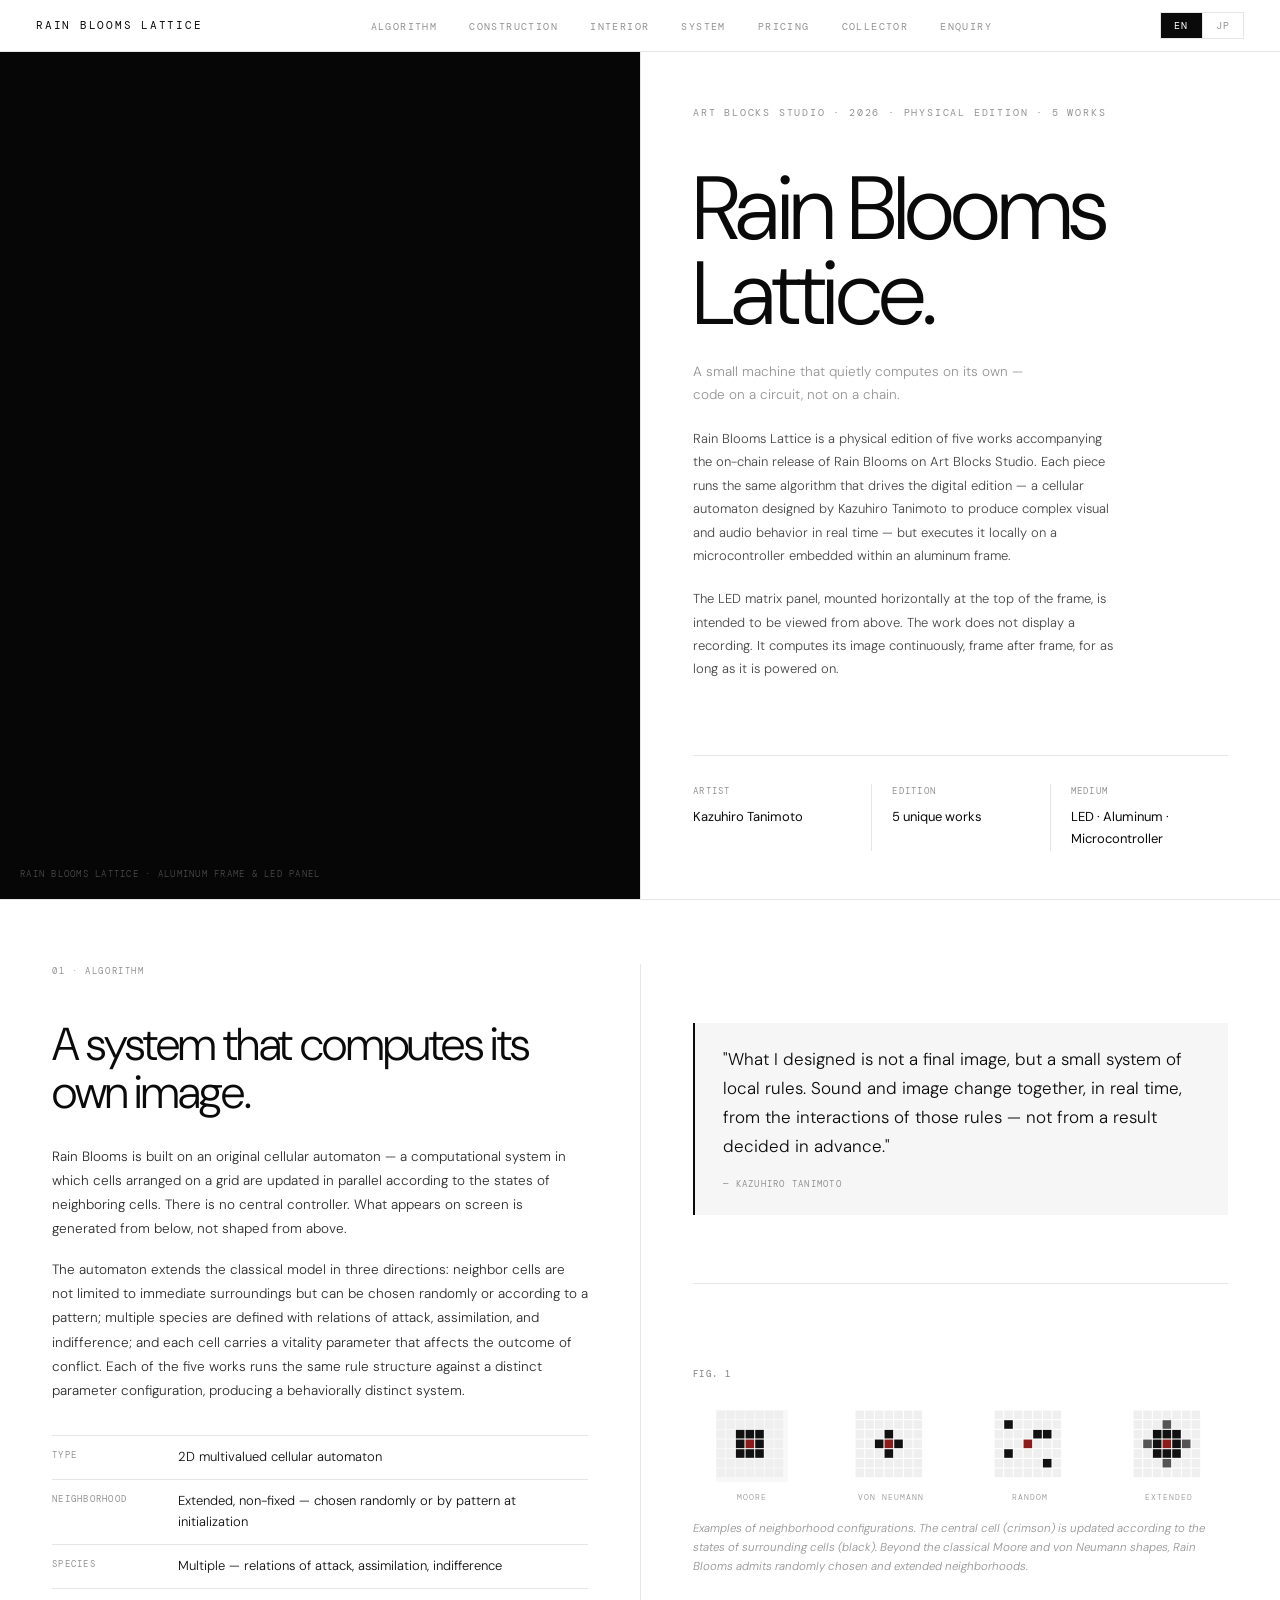
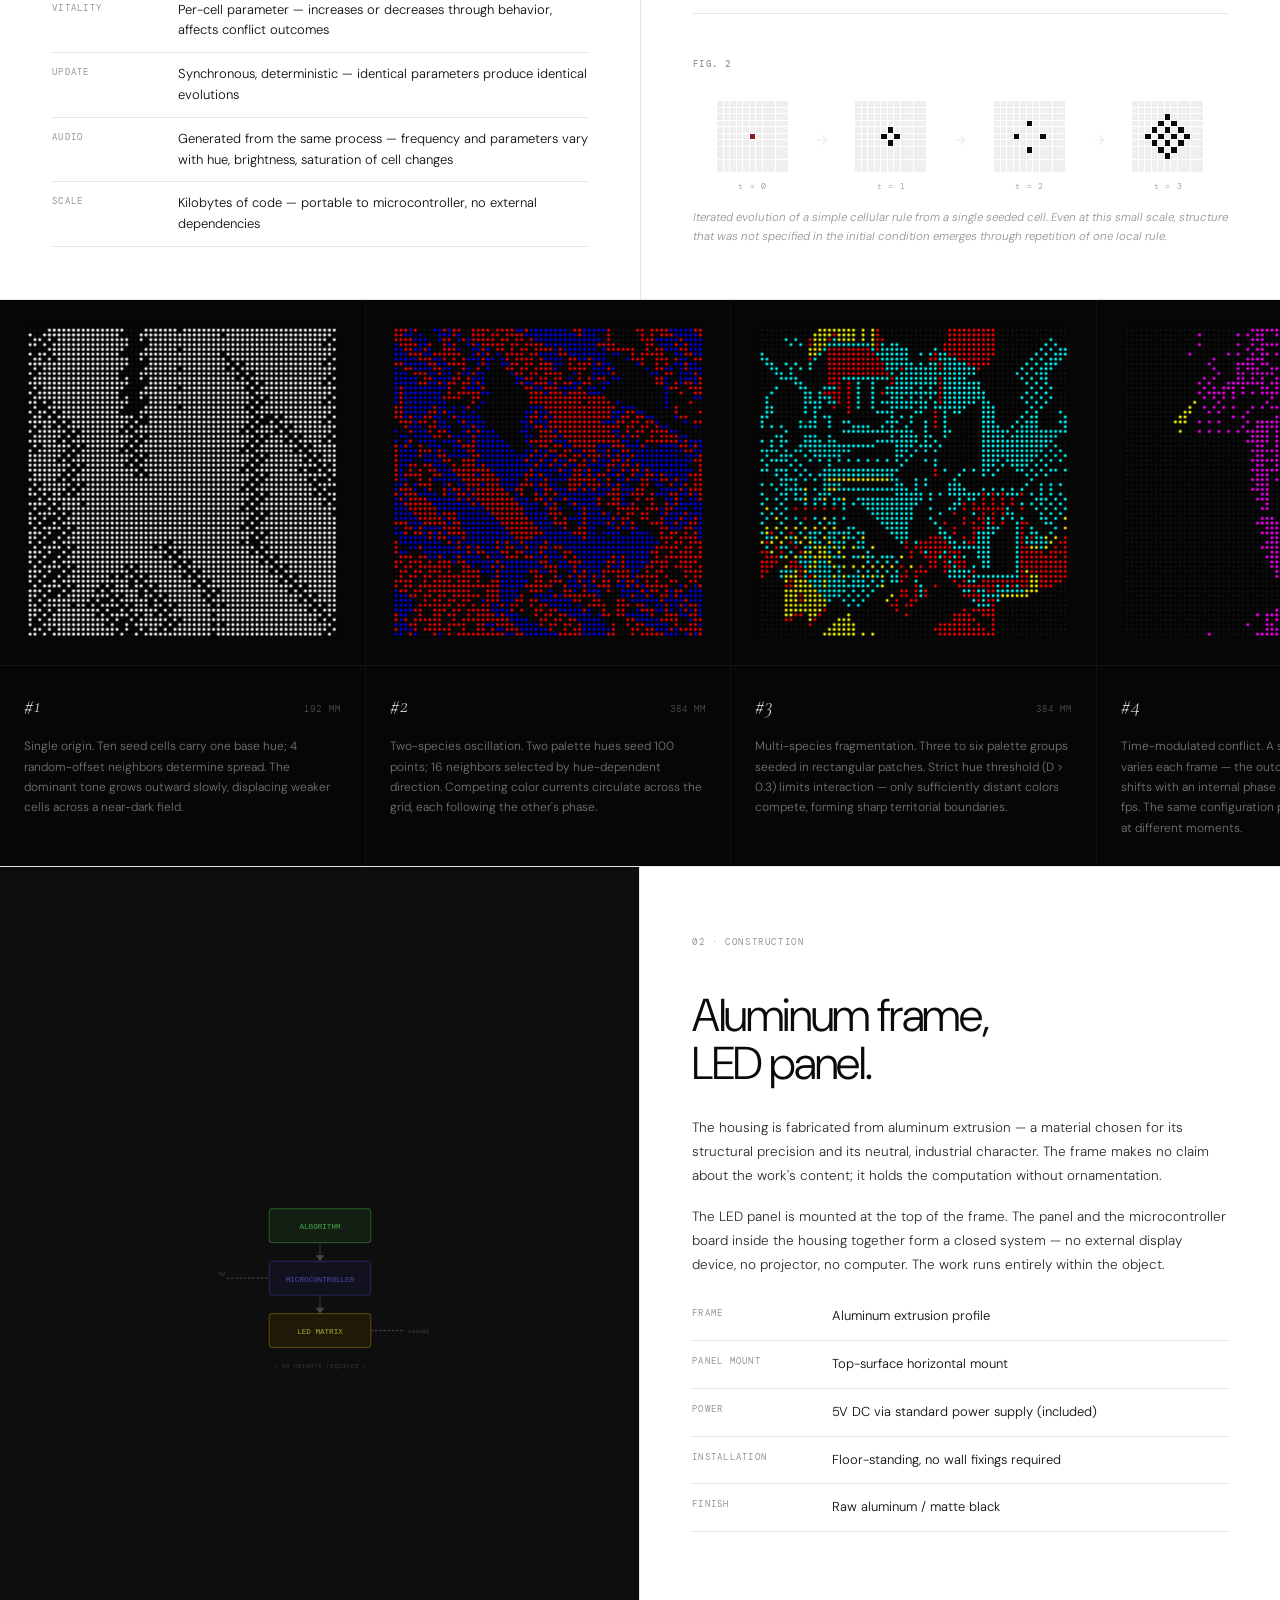
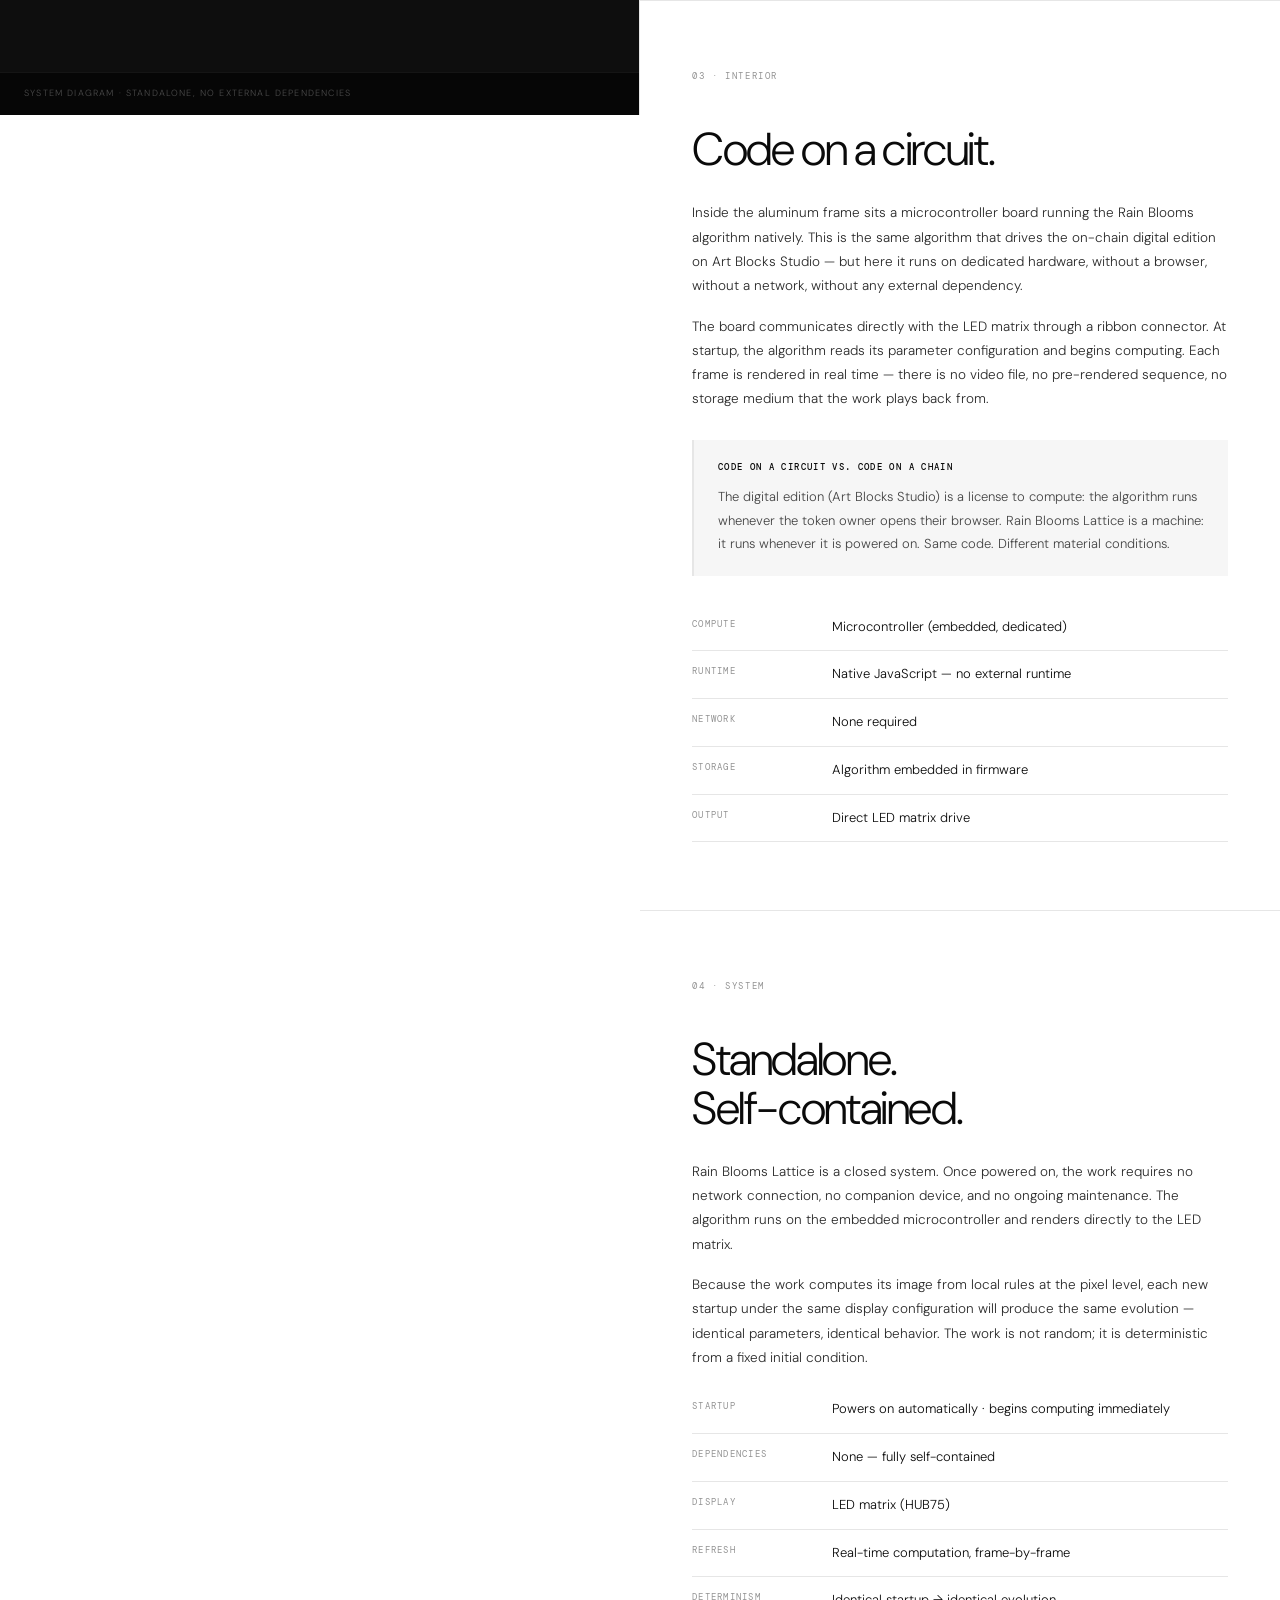
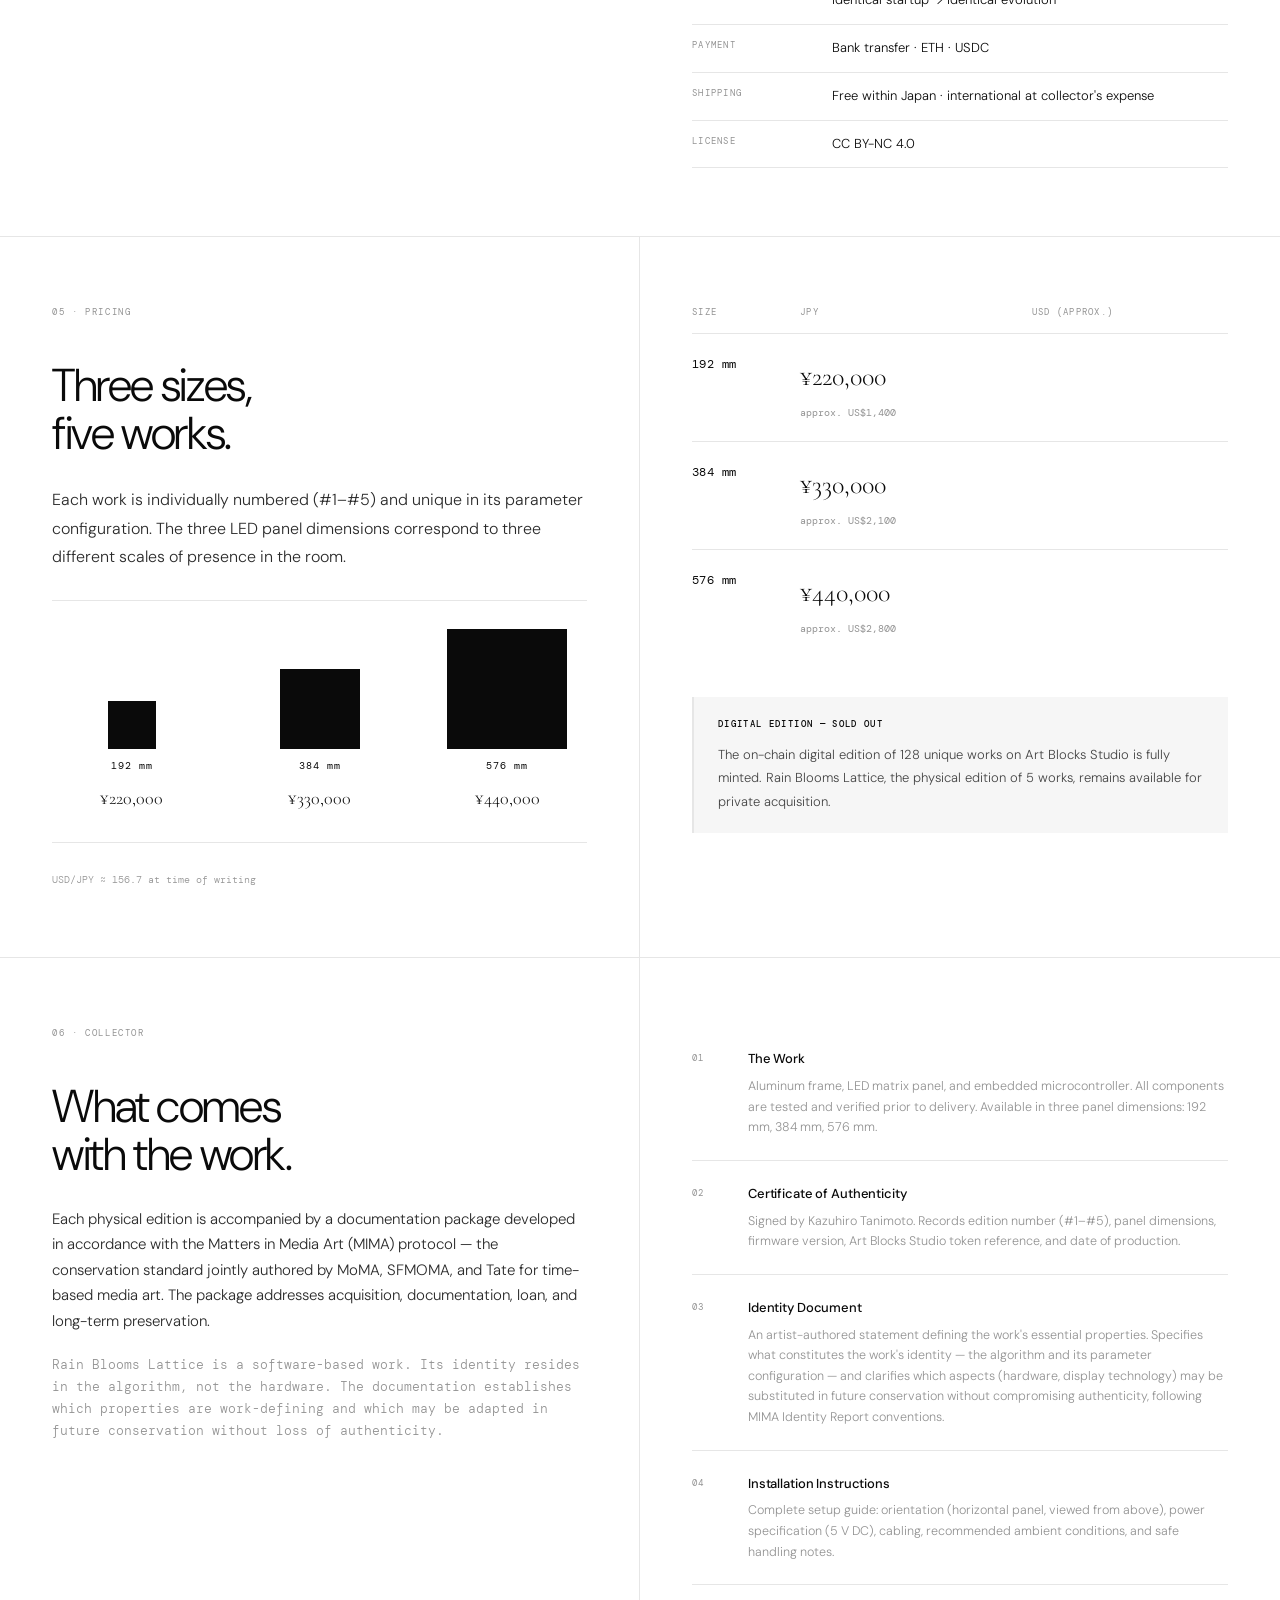
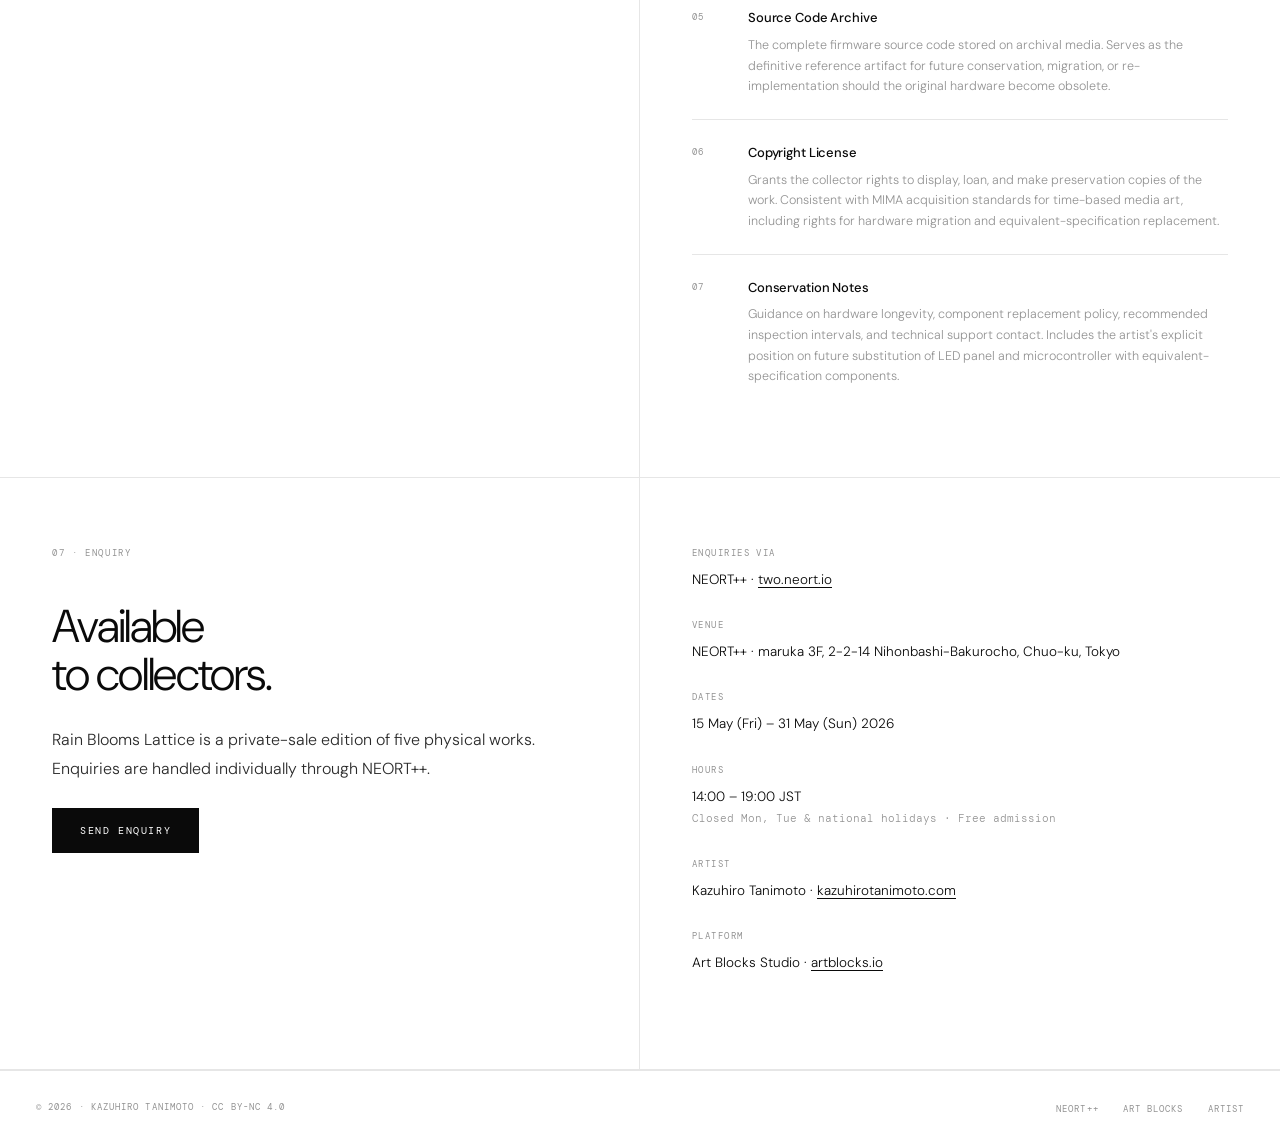
==== index.html @ 887c367a "Add Collector section with MIMA-based documentation package New section (06) between Pricing and Enq" ====
<!DOCTYPE html>
<html lang="en">
<head>
  <meta charset="UTF-8">
  <meta name="viewport" content="width=device-width, initial-scale=1.0">
  <title>Rain Blooms Lattice — Kazuhiro Tanimoto</title>
  <link rel="preconnect" href="https://fonts.googleapis.com">
  <link rel="preconnect" href="https://fonts.gstatic.com" crossorigin>
  <link href="https://fonts.googleapis.com/css2?family=Cormorant+Garamond:ital,wght@0,300;0,400;1,300;1,400&family=DM+Sans:wght@300;400;500&family=DM+Mono:wght@400;500&family=Noto+Sans+JP:wght@300;400;500&display=swap" rel="stylesheet">
  <style>
    *, *::before, *::after { box-sizing: border-box; margin: 0; padding: 0; }

    :root {
      --bg:     #ffffff;
      --fg:     #0a0a0a;
      --muted:  #939393;
      --border: #e6e6e6;
      --panel:  #f6f6f6;
      --dark:   #060606;
      --serif:  'Cormorant Garamond', 'Noto Serif JP', Georgia, serif;
      --sans:   'DM Sans', 'Noto Sans JP', system-ui, sans-serif;
      --mono:   'DM Mono', 'Courier New', monospace;
      --nav-h:  52px;
      --float-pad: 28px; /* padding around floating square */
    }

    html { scroll-behavior: smooth; }
    body {
      background: var(--bg);
      color: var(--fg);
      font-family: var(--sans);
      font-size: 14px;
      font-weight: 300;
      line-height: 1.75;
      -webkit-font-smoothing: antialiased;
    }
    html[lang="ja"] body { font-family: 'Noto Sans JP', 'DM Sans', sans-serif; }
    html[lang="ja"] p    { line-height: 1.95; }

    /* ── NAV ─────────────────────────────────── */
    nav {
      position: fixed;
      inset: 0 0 auto;
      z-index: 200;
      height: var(--nav-h);
      display: flex;
      align-items: center;
      justify-content: space-between;
      padding: 0 36px;
      background: var(--bg);
      border-bottom: 1px solid var(--border);
    }
    .nav-brand {
      font-family: var(--mono);
      font-size: 11px;
      font-weight: 400;
      letter-spacing: 0.16em;
      text-transform: uppercase;
      color: var(--fg);
    }
    .nav-center {
      display: flex;
      gap: 32px;
      list-style: none;
    }
    .nav-center a {
      font-family: var(--mono);
      font-size: 10px;
      font-weight: 400;
      letter-spacing: 0.14em;
      text-transform: uppercase;
      color: var(--muted);
      text-decoration: none;
      transition: color 0.2s;
    }
    .nav-center a:hover { color: var(--fg); }

    /* Language toggle */
    .lang-toggle {
      display: flex;
      border: 1px solid var(--border);
    }
    .lang-btn {
      font-family: var(--mono);
      font-size: 10px;
      font-weight: 400;
      letter-spacing: 0.12em;
      background: none;
      border: none;
      padding: 6px 13px;
      cursor: pointer;
      color: var(--muted);
      transition: background 0.15s, color 0.15s;
    }
    .lang-btn + .lang-btn { border-left: 1px solid var(--border); }
    .lang-btn.active      { background: var(--fg); color: #fff; }
    .lang-btn:not(.active):hover { background: var(--panel); color: var(--fg); }

    /* ── HERO ────────────────────────────────── */
    .hero {
      margin-top: var(--nav-h);
      min-height: calc(100svh - var(--nav-h));
      display: grid;
      grid-template-columns: 1fr 1fr;
      border-bottom: 1px solid var(--border);
    }
    .hero-visual {
      background: var(--dark);
      position: relative;
      overflow: hidden;
      display: flex;
      align-items: center;
      justify-content: center;
    }
    /* Hero video */
    .hero-video {
      position: absolute;
      top: 50%;
      left: 50%;
      transform: translate(-50%, -50%);
      min-width: 100%;
      min-height: 100%;
      width: auto;
      height: auto;
      opacity: 0.92;
    }
    #heroLedCanvas { display: none; }
    .hero-visual-label {
      position: absolute;
      bottom: 16px;
      left: 20px;
      font-family: var(--mono);
      font-size: 9px;
      letter-spacing: 0.14em;
      text-transform: uppercase;
      color: rgba(255,255,255,0.28);
    }

    /* ── ALGORITHM / 5 WORKS ─────────────────── */
    .algo-section {
      border-bottom: 1px solid var(--border);
    }
    .algo-header {
      display: grid;
      grid-template-columns: 1fr 1fr;
      /* No horizontal padding on the container — each column handles its own */
      padding: 64px 0 0;
      border-bottom: 1px solid var(--border);
    }
    .algo-header-left {
      padding: 0 52px 52px 52px;
    }
    .algo-header-right {
      padding: 0 52px 52px 52px;
      border-left: 1px solid var(--border);
      display: flex;
      flex-direction: column;
      justify-content: flex-end;
    }
    /* Horizontal scroll of 5 works */
    .algo-scroll-wrap {
      overflow-x: auto;
      overflow-y: hidden;
      scrollbar-width: none;
      -webkit-overflow-scrolling: touch;
      cursor: grab;
      user-select: none;
    }
    .algo-scroll-wrap:active { cursor: grabbing; }
    .algo-scroll-wrap::-webkit-scrollbar { display: none; }
    .algo-track {
      display: flex;
      width: max-content;
    }
    .algo-work {
      flex-shrink: 0;
      width: calc(100vw / 3.5);
      background: var(--dark);
      position: relative;
      border-right: 1px solid rgba(255,255,255,0.04);
      display: flex;
      flex-direction: column;
    }
    .algo-work-canvas-area {
      width: 100%;
      aspect-ratio: 1;
      position: relative;
      flex-shrink: 0;
    }
    /* Floating square: canvas centered with padding so it floats in black */
    .algo-work-canvas-area canvas {
      position: absolute;
      display: block;
      width: calc(100% - var(--float-pad) * 2);
      aspect-ratio: 1;
      top: 50%;
      left: 50%;
      transform: translate(-50%, -50%);
    }
    .algo-work-footer {
      padding: 20px 24px 28px;
      border-top: 1px solid rgba(255,255,255,0.06);
      flex-shrink: 0;
    }
    .algo-work-meta {
      display: flex;
      align-items: baseline;
      justify-content: space-between;
      margin-bottom: 12px;
    }
    .algo-work-num {
      font-family: var(--serif);
      font-size: 22px;
      font-weight: 300;
      font-style: italic;
      color: rgba(255,255,255,0.85);
    }
    .algo-work-label {
      font-family: var(--mono);
      font-size: 9px;
      letter-spacing: 0.12em;
      text-transform: uppercase;
      color: rgba(255,255,255,0.3);
    }
    .algo-work-desc {
      font-family: var(--sans);
      font-size: 12px;
      font-weight: 300;
      line-height: 1.7;
      color: rgba(255,255,255,0.45);
      margin: 0;
    }
    html[lang="ja"] .algo-work-desc { font-family: 'Noto Sans JP', sans-serif; font-size: 11.5px; }
    /* 5 algorithm descriptions */
    .algo-descriptions {
      margin-top: 40px;
      border-top: 1px solid var(--border);
    }
    .algo-desc-row {
      display: grid;
      grid-template-columns: 36px 1fr;
      gap: 16px;
      align-items: baseline;
      padding: 14px 0;
      border-bottom: 1px solid var(--border);
    }
    .algo-desc-num {
      font-family: var(--serif);
      font-size: 15px;
      font-weight: 300;
      font-style: italic;
      color: var(--muted);
      flex-shrink: 0;
    }
    .algo-desc-text {
      font-family: var(--sans);
      font-size: 13px;
      font-weight: 300;
      color: #3a3a3a;
      line-height: 1.65;
    }
    html[lang="ja"] .algo-desc-text { font-family: 'Noto Sans JP', sans-serif; font-size: 12.5px; }

    /* ── ALGORITHM KEY POINTS ───────────────── */
    .algo-keypoints {
      margin-top: 32px;
      border-top: 1px solid var(--border);
    }
    .algo-kp-row {
      display: grid;
      grid-template-columns: 110px 1fr;
      gap: 16px;
      padding: 11px 0;
      border-bottom: 1px solid var(--border);
    }
    .algo-kp-key {
      font-family: var(--mono);
      font-size: 9px;
      font-weight: 400;
      letter-spacing: 0.14em;
      text-transform: uppercase;
      color: var(--muted);
      padding-top: 1px;
      flex-shrink: 0;
    }
    .algo-kp-val {
      font-family: var(--sans);
      font-size: 13px;
      font-weight: 300;
      color: var(--fg);
      line-height: 1.6;
    }
    html[lang="ja"] .algo-kp-val { font-family: 'Noto Sans JP', sans-serif; font-size: 12.5px; }

    /* ── ALGORITHM FIGURES ───────────────────── */
    .algo-fig-block {
      padding: 0;
    }
    .algo-fig-block + .algo-fig-block {
      margin-top: 36px;
      padding-top: 36px;
      border-top: 1px solid var(--border);
    }
    .fig-tag {
      display: inline-block;
      font-family: var(--mono);
      font-size: 9px;
      font-weight: 500;
      letter-spacing: 0.16em;
      text-transform: uppercase;
      color: var(--muted);
      margin-bottom: 28px;
    }
    /* FIG.1: 4 neighborhood grids in a row */
    .fig1-grids {
      display: flex;
      gap: 20px;
      align-items: flex-start;
      margin-bottom: 16px;
    }
    .fig1-item {
      display: flex;
      flex-direction: column;
      align-items: center;
      gap: 8px;
      flex: 1;
    }
    .fig1-item svg { display: block; width: 100%; max-width: 72px; }
    .fig1-item-label {
      font-family: var(--mono);
      font-size: 8px;
      letter-spacing: 0.12em;
      text-transform: uppercase;
      color: var(--muted);
      text-align: center;
    }
    /* FIG.2: evolution sequence */
    .fig2-sequence {
      display: flex;
      align-items: center;
      gap: 0;
      margin-bottom: 16px;
      overflow: hidden;
    }
    .fig2-step {
      display: flex;
      flex-direction: column;
      align-items: center;
      gap: 6px;
      flex: 1;
    }
    .fig2-step canvas {
      display: block;
      width: 100%;
      max-width: 72px;
      aspect-ratio: 1;
      image-rendering: pixelated;
    }
    .fig2-step-label {
      font-family: var(--mono);
      font-size: 8px;
      letter-spacing: 0.10em;
      color: var(--muted);
    }
    .fig2-arrow {
      font-size: 14px;
      color: var(--border);
      flex-shrink: 0;
      padding: 0 4px;
      padding-bottom: 14px; /* align with canvas center */
    }
    .fig-caption-text {
      font-family: var(--sans);
      font-size: 11.5px;
      font-weight: 300;
      color: var(--muted);
      line-height: 1.65;
      font-style: italic;
    }
    @media (max-width: 900px) {
      .algo-figs { grid-template-columns: 1fr; }
      .algo-fig-block { padding: 40px 24px; }
      .algo-fig-block + .algo-fig-block { border-left: none; border-top: 1px solid var(--border); }
    }

    .hero-content {
      display: flex;
      flex-direction: column;
      justify-content: space-between;
      padding: 52px 52px 48px;
      border-left: 1px solid var(--border);
    }
    .hero-eyebrow {
      font-family: var(--mono);
      font-size: 10px;
      font-weight: 400;
      letter-spacing: 0.18em;
      text-transform: uppercase;
      color: var(--muted);
      margin-bottom: 44px;
    }
    .hero-title {
      font-family: var(--sans);
      font-size: clamp(64px, 7vw, 112px);
      font-weight: 300;
      line-height: 0.95;
      letter-spacing: -0.03em;
    }
    .hero-title em { font-style: normal; font-weight: 300; }
    .hero-sub {
      font-family: var(--sans);
      font-size: 13.5px;
      font-weight: 300;
      color: var(--muted);
      margin-top: 24px;
      max-width: 360px;
      line-height: 1.75;
    }
    html[lang="ja"] .hero-sub { font-family: 'Noto Sans JP', sans-serif; }
    .hero-desc {
      font-family: var(--sans);
      font-size: 13px;
      font-weight: 300;
      color: #444;
      line-height: 1.8;
      margin-top: 20px;
      max-width: 420px;
    }
    html[lang="ja"] .hero-desc { font-family: 'Noto Sans JP', sans-serif; font-size: 12.5px; }
    .hero-stats {
      display: grid;
      grid-template-columns: repeat(3, 1fr);
      border-top: 1px solid var(--border);
      padding-top: 28px;
    }
    .stat + .stat { border-left: 1px solid var(--border); padding-left: 20px; }
    .stat-label {
      font-family: var(--mono);
      font-size: 9px;
      font-weight: 400;
      letter-spacing: 0.14em;
      text-transform: uppercase;
      color: var(--muted);
      margin-bottom: 6px;
    }
    .stat-value { font-family: var(--sans); font-size: 13px; font-weight: 400; }

    /* ── STICKY SPLIT ────────────────────────── */
    .split-wrap {
      display: grid;
      grid-template-columns: 1fr 1fr;
      border-bottom: 1px solid var(--border);
    }
    .split-left {
      position: sticky;
      top: var(--nav-h);
      height: calc(100svh - var(--nav-h));
      overflow: hidden;
      border-right: 1px solid var(--border);
    }
    .split-image {
      position: absolute;
      inset: 0;
      opacity: 0;
      transition: opacity 0.45s ease;
      background: #060606;
    }
    .split-image.active { opacity: 1; }

    /* Floating square: padding so canvas floats in black */
    .split-image canvas {
      position: absolute;
      display: block;
      width: calc(100% - var(--float-pad) * 2);
      aspect-ratio: 1;
      top: 50%;
      left: 50%;
      transform: translate(-50%, -50%);
    }
    .img-placeholder {
      position: absolute;
      inset: 0;
      display: flex;
      align-items: center;
      justify-content: center;
    }
    .split-image-caption {
      position: absolute;
      bottom: 0; left: 0; right: 0;
      padding: 13px 24px;
      border-top: 1px solid rgba(255,255,255,0.06);
      font-size: 9px;
      letter-spacing: 0.13em;
      text-transform: uppercase;
      color: rgba(255,255,255,0.28);
      background: #060606;
    }

    /* ── CONTENT SECTIONS ────────────────────── */
    .content-section {
      padding: 68px 52px;
      border-bottom: 1px solid var(--border);
    }
    .content-section:last-child { border-bottom: none; }

    .sec-label {
      font-family: var(--mono);
      font-size: 9px;
      font-weight: 400;
      letter-spacing: 0.18em;
      text-transform: uppercase;
      color: var(--muted);
      margin-bottom: 40px;
    }
    h2 {
      font-family: var(--sans);
      font-size: clamp(34px, 3.6vw, 56px);
      font-weight: 300;
      line-height: 1.05;
      letter-spacing: -0.03em;
      margin-bottom: 28px;
    }
    html[lang="ja"] h2 {
      font-family: 'Noto Sans JP', sans-serif;
      font-size: clamp(26px, 2.8vw, 42px);
      letter-spacing: -0.01em;
      font-weight: 300;
    }
    h2 em { font-style: normal; font-weight: 300; }
    html[lang="ja"] h2 em { font-style: normal; }
    p {
      font-family: var(--sans);
      margin-bottom: 16px;
      font-size: 13.5px;
      font-weight: 300;
      line-height: 1.8;
      color: #2a2a2a;
    }
    html[lang="ja"] p { font-family: 'Noto Sans JP', sans-serif; font-size: 13px; }
    p:last-child { margin-bottom: 0; }

    .spec-row {
      display: grid;
      grid-template-columns: 140px 1fr;
      border-bottom: 1px solid var(--border);
      padding: 12px 0;
      font-size: 13px;
    }
    .spec-row:first-child { border-top: 1px solid var(--border); }
    .spec-key {
      font-family: var(--mono);
      font-size: 9px;
      font-weight: 400;
      letter-spacing: 0.14em;
      text-transform: uppercase;
      color: var(--muted);
      padding-top: 1px;
    }
    .spec-row span:last-child { font-family: var(--sans); font-weight: 300; color: var(--fg); }

    .note-box {
      background: var(--panel);
      border-left: 2px solid var(--border);
      padding: 20px 24px;
      margin: 28px 0;
    }
    .note-box-label {
      font-family: var(--mono);
      font-size: 9px;
      font-weight: 500;
      letter-spacing: 0.15em;
      text-transform: uppercase;
      color: var(--fg);
      margin-bottom: 10px;
    }
    .note-box p { font-size: 13px; margin-bottom: 0; color: #444; }

    blockquote {
      border-left: 2px solid var(--fg);
      padding: 22px 28px;
      background: var(--panel);
      margin: 28px 0;
    }
    blockquote p {
      font-family: var(--sans);
      font-size: 17px;
      font-weight: 300;
      font-style: normal;
      line-height: 1.7;
      color: var(--fg);
    }
    html[lang="ja"] blockquote p {
      font-family: 'Noto Sans JP', sans-serif;
      font-size: 14px;
      font-style: normal;
    }
    blockquote cite {
      display: block;
      margin-top: 16px;
      font-family: var(--mono);
      font-size: 9px;
      font-weight: 400;
      letter-spacing: 0.14em;
      text-transform: uppercase;
      color: var(--muted);
      font-style: normal;
    }

    .neighbor-grid {
      display: grid;
      grid-template-columns: repeat(4, 1fr);
      gap: 12px;
      margin: 28px 0;
    }
    .neighbor-item { text-align: center; }
    .neighbor-canvas { display: block; margin: 0 auto 8px; }
    .neighbor-label {
      font-family: var(--mono);
      font-size: 9px;
      font-weight: 400;
      letter-spacing: 0.10em;
      text-transform: uppercase;
      color: var(--muted);
    }

    /* ── PRICING ─────────────────────────────── */
    .pricing-section {
      display: grid;
      grid-template-columns: 1fr 1fr;
      border-bottom: 1px solid var(--border);
    }
    .pricing-left { padding: 68px 52px; border-right: 1px solid var(--border); }
    .pricing-right { padding: 68px 52px; }

    .size-diagram {
      display: flex;
      align-items: flex-end;
      gap: 28px;
      padding: 28px 0;
      border-top: 1px solid var(--border);
      border-bottom: 1px solid var(--border);
      margin: 28px 0;
    }
    .size-item { display: flex; flex-direction: column; align-items: center; gap: 8px; flex: 1; }
    .size-box { background: var(--fg); }
    .size-label-mm { font-family: var(--mono); font-size: 10px; font-weight: 400; letter-spacing: 0.10em; color: var(--fg); }
    .size-label-price { font-family: var(--serif); font-size: 18px; font-weight: 300; color: var(--fg); }

    .price-table { width: 100%; border-collapse: collapse; }
    .price-table thead th {
      font-family: var(--mono);
      font-size: 9px;
      font-weight: 400;
      letter-spacing: 0.14em;
      text-transform: uppercase;
      color: var(--muted);
      text-align: left;
      padding-bottom: 12px;
      border-bottom: 1px solid var(--border);
    }
    .price-table tbody tr { border-bottom: 1px solid var(--border); }
    .price-table tbody tr:last-child { border-bottom: none; }
    .price-table td { padding: 20px 0; vertical-align: top; font-family: var(--sans); font-size: 13px; font-weight: 300; }
    .price-table td:first-child { font-family: var(--mono); font-size: 12px; font-weight: 400; letter-spacing: 0.04em; }
    .price-big { font-family: var(--serif); font-size: 26px; font-weight: 300; color: var(--fg); }
    .price-small { font-family: var(--mono); font-size: 10px; font-weight: 400; color: var(--muted); margin-top: 4px; }

    /* ── COLLECTOR ───────────────────────────── */
    .collector-section {
      display: grid;
      grid-template-columns: 1fr 1fr;
      border-bottom: 1px solid var(--border);
    }
    .collector-left { padding: 68px 52px; border-right: 1px solid var(--border); }
    .collector-right { padding: 68px 52px; }
    .collector-items { display: flex; flex-direction: column; gap: 0; }
    .collector-item {
      padding: 22px 0;
      border-bottom: 1px solid var(--border);
      display: grid;
      grid-template-columns: 36px 1fr;
      gap: 0 20px;
    }
    .collector-item:last-child { border-bottom: none; }
    .collector-item-num {
      font-family: var(--mono);
      font-size: 9px;
      font-weight: 400;
      color: var(--muted);
      letter-spacing: 0.08em;
      padding-top: 3px;
    }
    .collector-item-body {}
    .collector-item-title {
      font-family: var(--sans);
      font-size: 13px;
      font-weight: 500;
      letter-spacing: -0.01em;
      color: var(--fg);
      margin-bottom: 5px;
    }
    .collector-item-desc {
      font-family: var(--sans);
      font-size: 12.5px;
      font-weight: 300;
      line-height: 1.65;
      color: var(--muted);
    }
    html[lang="ja"] .collector-item-title,
    html[lang="ja"] .collector-item-desc { font-family: 'Noto Sans JP', sans-serif; }

    /* ── ENQUIRY ─────────────────────────────── */
    .enquiry-section {
      display: grid;
      grid-template-columns: 1fr 1fr;
      border-bottom: 1px solid var(--border);
    }
    .enquiry-left { padding: 68px 52px; border-right: 1px solid var(--border); }
    .enquiry-right { padding: 68px 52px; }

    .field { margin-bottom: 28px; }
    .field-label {
      font-family: var(--mono);
      font-size: 9px;
      font-weight: 400;
      letter-spacing: 0.16em;
      text-transform: uppercase;
      color: var(--muted);
      margin-bottom: 7px;
    }
    .field-val { font-family: var(--sans); font-size: 13.5px; font-weight: 300; line-height: 1.6; }
    .field-val a { color: var(--fg); text-underline-offset: 3px; }
    .field-val a:hover { color: var(--muted); }

    .cta {
      display: inline-block;
      background: var(--fg);
      color: #fff;
      font-family: var(--mono);
      font-size: 10px;
      font-weight: 400;
      letter-spacing: 0.16em;
      text-transform: uppercase;
      text-decoration: none;
      padding: 14px 28px;
      margin-top: 8px;
      transition: background 0.2s;
    }
    .cta:hover { background: #333; }

    /* ── FOOTER ──────────────────────────────── */
    footer {
      padding: 24px 36px;
      display: flex;
      align-items: center;
      justify-content: space-between;
      border-top: 1px solid var(--border);
    }
    .footer-copy { font-family: var(--mono); font-size: 9px; font-weight: 400; letter-spacing: 0.12em; text-transform: uppercase; color: var(--muted); }
    .footer-links { display: flex; gap: 24px; list-style: none; }
    .footer-links a { font-family: var(--mono); font-size: 9px; font-weight: 400; letter-spacing: 0.12em; text-transform: uppercase; color: var(--muted); text-decoration: none; }
    .footer-links a:hover { color: var(--fg); }

    /* ── MOBILE ──────────────────────────────── */
    @media (max-width: 900px) {
      nav { padding: 0 20px; }
      .nav-center { display: none; }
      .hero, .split-wrap, .pricing-section, .collector-section, .enquiry-section { grid-template-columns: 1fr; }
      .split-left { position: relative; height: 80vw; border-right: none; border-bottom: 1px solid var(--border); }
      .hero-content, .content-section, .pricing-left, .pricing-right, .collector-left, .collector-right, .enquiry-left, .enquiry-right { padding: 48px 24px; }
      .hero-visual { min-height: 70vw; }
      .hero-content { border-left: none; border-top: 1px solid var(--border); }
      .pricing-left { border-right: none; border-bottom: 1px solid var(--border); }
      .collector-left { border-right: none; border-bottom: 1px solid var(--border); }
      .enquiry-left { border-right: none; border-bottom: 1px solid var(--border); }
      .algo-header { grid-template-columns: 1fr; padding: 48px 24px 40px; }
      .algo-header-right { border-left: none; border-top: 1px solid var(--border); padding: 28px 0 0; margin-top: 28px; }
      .algo-work { width: min(80vw, 380px); }
      .algo-scroll-hint { padding: 14px 24px; }
      footer { flex-direction: column; gap: 14px; padding: 24px; }
    }
  </style>
</head>
<body>

<!-- NAV -->
<nav>
  <span class="nav-brand">Rain Blooms Lattice</span>
  <ul class="nav-center">
    <li><a href="#algorithm" data-i18n="nav.algorithm">Algorithm</a></li>
    <li><a href="#construction" data-i18n="nav.construction">Construction</a></li>
    <li><a href="#interior" data-i18n="nav.interior">Interior</a></li>
    <li><a href="#system" data-i18n="nav.system">System</a></li>
    <li><a href="#pricing" data-i18n="nav.pricing">Pricing</a></li>
    <li><a href="#collector" data-i18n="nav.collector">Collector</a></li>
    <li><a href="#enquiry" data-i18n="nav.enquiry">Enquiry</a></li>
  </ul>
  <div class="lang-toggle">
    <button class="lang-btn active" onclick="setLang('en')">EN</button>
    <button class="lang-btn" onclick="setLang('ja')">JP</button>
  </div>
</nav>

<!-- HERO: Physical appearance of the sculpture -->
<section class="hero">
  <div class="hero-visual">
    <video class="hero-video" autoplay muted loop playsinline preload="auto">
      <source src="hero.mp4" type="video/mp4">
    </video>
    <canvas id="heroLedCanvas" style="display:none;"></canvas>
    <div class="hero-visual-label" data-i18n="hero.caption">Rain Blooms Lattice · aluminum frame & LED panel</div>
  </div>
  <div class="hero-content">
    <div>
      <div class="hero-eyebrow" data-i18n="hero.eyebrow">Art Blocks Studio · 2026 · Physical Edition · 5 works</div>
      <h1 class="hero-title">Rain Blooms<br><em>Lattice</em>.</h1>
      <p class="hero-sub" data-i18n="hero.sub">A small machine that quietly computes on its own — code on a circuit, not on a chain.</p>
      <p class="hero-desc" data-i18n="hero.desc.1">Rain Blooms Lattice is a physical edition of five works accompanying the on-chain release of Rain Blooms on Art Blocks Studio. Each piece runs the same algorithm that drives the digital edition — a cellular automaton designed by Kazuhiro Tanimoto to produce complex visual and audio behavior in real time — but executes it locally on a microcontroller embedded within an aluminum frame.</p>
      <p class="hero-desc" data-i18n="hero.desc.2">The LED matrix panel, mounted horizontally at the top of the frame, is intended to be viewed from above. The work does not display a recording. It computes its image continuously, frame after frame, for as long as it is powered on.</p>
    </div>
    <div class="hero-stats">
      <div class="stat">
        <div class="stat-label" data-i18n="hero.stat.artist">Artist</div>
        <div class="stat-value">Kazuhiro Tanimoto</div>
      </div>
      <div class="stat">
        <div class="stat-label" data-i18n="hero.stat.edition">Edition</div>
        <div class="stat-value" data-i18n="hero.stat.editionVal">5 unique works</div>
      </div>
      <div class="stat">
        <div class="stat-label" data-i18n="hero.stat.medium">Medium</div>
        <div class="stat-value" data-i18n="hero.stat.mediumVal">LED · Aluminum · Microcontroller</div>
      </div>
    </div>
  </div>
</section>

<!-- ALGORITHM: 5 works horizontal scroll -->
<section class="algo-section" id="algorithm">
  <div class="algo-header">
    <div class="algo-header-left">
      <div class="sec-label">01 · <span data-i18n="nav.algorithm">Algorithm</span></div>
      <h2 data-i18n="s5.h2">A system that <em>computes its own image.</em></h2>
      <p data-i18n="algo.overview.1">Rain Blooms is built on an original cellular automaton — a computational system in which cells arranged on a grid are updated in parallel according to the states of neighboring cells. There is no central controller supervising the whole system. What appears on screen is generated from below, not shaped from above.</p>
      <p data-i18n="algo.overview.2">The automaton extends the classical model in three directions: neighbor cells are not limited to immediate surroundings but can be chosen randomly or according to a pattern; multiple species are defined with relations of attack, assimilation, and indifference; and each cell carries a vitality parameter that affects the outcome of conflict. Each of the five works runs the same rule structure against a distinct parameter configuration, producing a behaviorally distinct system.</p>

      <div class="algo-keypoints">
        <div class="algo-kp-row"><span class="algo-kp-key" data-i18n="kp.type">Type</span><span class="algo-kp-val" data-i18n="kp.typeVal">2D multivalued cellular automaton</span></div>
        <div class="algo-kp-row"><span class="algo-kp-key" data-i18n="kp.neighborhood">Neighborhood</span><span class="algo-kp-val" data-i18n="kp.neighborhoodVal">Extended, non-fixed — chosen randomly or by pattern at initialization</span></div>
        <div class="algo-kp-row"><span class="algo-kp-key" data-i18n="kp.species">Species</span><span class="algo-kp-val" data-i18n="kp.speciesVal">Multiple — relations of attack, assimilation, indifference</span></div>
        <div class="algo-kp-row"><span class="algo-kp-key" data-i18n="kp.vitality">Vitality</span><span class="algo-kp-val" data-i18n="kp.vitalityVal">Per-cell parameter — increases or decreases through behavior, affects conflict outcomes</span></div>
        <div class="algo-kp-row"><span class="algo-kp-key" data-i18n="kp.update">Update</span><span class="algo-kp-val" data-i18n="kp.updateVal">Synchronous, deterministic — identical parameters produce identical evolutions</span></div>
        <div class="algo-kp-row"><span class="algo-kp-key" data-i18n="kp.audio">Audio</span><span class="algo-kp-val" data-i18n="kp.audioVal">Generated from the same process — frequency and parameters vary with hue, brightness, saturation of cell changes</span></div>
        <div class="algo-kp-row"><span class="algo-kp-key" data-i18n="kp.scale">Scale</span><span class="algo-kp-val" data-i18n="kp.scaleVal">Kilobytes of code — portable to microcontroller, no external dependencies</span></div>
      </div>
    </div>
    <div class="algo-header-right">
      <blockquote>
        <p data-i18n="s5.quote">"What I designed is not a final image, but a small system of local rules. Sound and image change together, in real time, from the interactions of those rules — not from a result decided in advance."</p>
        <cite>— Kazuhiro Tanimoto</cite>
      </blockquote>

      <div style="margin-top:40px;border-top:1px solid var(--border);padding-top:36px;">
      <!-- FIG.1: Neighborhood configurations -->
      <div class="algo-fig-block" style="margin-top:40px;padding:0;border:none;">
      <span class="fig-tag">FIG. 1</span>
      <div class="fig1-grids">

        <!-- MOORE -->
        <div class="fig1-item">
          <svg viewBox="0 0 67 67" fill="none" xmlns="http://www.w3.org/2000/svg">
            <rect width="67" height="67" fill="#f8f8f8"/>
            <!-- empty grid: all 49 cells light -->
            <!-- Row 0 -->
            <rect x="0.5" y="0.5" width="8" height="8" fill="#efefef"/><rect x="9.5" y="0.5" width="8" height="8" fill="#efefef"/><rect x="18.5" y="0.5" width="8" height="8" fill="#efefef"/><rect x="27.5" y="0.5" width="8" height="8" fill="#efefef"/><rect x="36.5" y="0.5" width="8" height="8" fill="#efefef"/><rect x="45.5" y="0.5" width="8" height="8" fill="#efefef"/><rect x="54.5" y="0.5" width="8" height="8" fill="#efefef"/>
            <!-- Row 1 -->
            <rect x="0.5" y="9.5" width="8" height="8" fill="#efefef"/><rect x="9.5" y="9.5" width="8" height="8" fill="#efefef"/><rect x="18.5" y="9.5" width="8" height="8" fill="#efefef"/><rect x="27.5" y="9.5" width="8" height="8" fill="#efefef"/><rect x="36.5" y="9.5" width="8" height="8" fill="#efefef"/><rect x="45.5" y="9.5" width="8" height="8" fill="#efefef"/><rect x="54.5" y="9.5" width="8" height="8" fill="#efefef"/>
            <!-- Row 2: Moore active -->
            <rect x="0.5" y="18.5" width="8" height="8" fill="#efefef"/><rect x="9.5" y="18.5" width="8" height="8" fill="#efefef"/><rect x="18.5" y="18.5" width="8" height="8" fill="#111"/><rect x="27.5" y="18.5" width="8" height="8" fill="#111"/><rect x="36.5" y="18.5" width="8" height="8" fill="#111"/><rect x="45.5" y="18.5" width="8" height="8" fill="#efefef"/><rect x="54.5" y="18.5" width="8" height="8" fill="#efefef"/>
            <!-- Row 3: center -->
            <rect x="0.5" y="27.5" width="8" height="8" fill="#efefef"/><rect x="9.5" y="27.5" width="8" height="8" fill="#efefef"/><rect x="18.5" y="27.5" width="8" height="8" fill="#111"/><rect x="27.5" y="27.5" width="8" height="8" fill="#8b1c1c"/><rect x="36.5" y="27.5" width="8" height="8" fill="#111"/><rect x="45.5" y="27.5" width="8" height="8" fill="#efefef"/><rect x="54.5" y="27.5" width="8" height="8" fill="#efefef"/>
            <!-- Row 4: Moore active -->
            <rect x="0.5" y="36.5" width="8" height="8" fill="#efefef"/><rect x="9.5" y="36.5" width="8" height="8" fill="#efefef"/><rect x="18.5" y="36.5" width="8" height="8" fill="#111"/><rect x="27.5" y="36.5" width="8" height="8" fill="#111"/><rect x="36.5" y="36.5" width="8" height="8" fill="#111"/><rect x="45.5" y="36.5" width="8" height="8" fill="#efefef"/><rect x="54.5" y="36.5" width="8" height="8" fill="#efefef"/>
            <!-- Row 5 -->
            <rect x="0.5" y="45.5" width="8" height="8" fill="#efefef"/><rect x="9.5" y="45.5" width="8" height="8" fill="#efefef"/><rect x="18.5" y="45.5" width="8" height="8" fill="#efefef"/><rect x="27.5" y="45.5" width="8" height="8" fill="#efefef"/><rect x="36.5" y="45.5" width="8" height="8" fill="#efefef"/><rect x="45.5" y="45.5" width="8" height="8" fill="#efefef"/><rect x="54.5" y="45.5" width="8" height="8" fill="#efefef"/>
            <!-- Row 6 -->
            <rect x="0.5" y="54.5" width="8" height="8" fill="#efefef"/><rect x="9.5" y="54.5" width="8" height="8" fill="#efefef"/><rect x="18.5" y="54.5" width="8" height="8" fill="#efefef"/><rect x="27.5" y="54.5" width="8" height="8" fill="#efefef"/><rect x="36.5" y="54.5" width="8" height="8" fill="#efefef"/><rect x="45.5" y="54.5" width="8" height="8" fill="#efefef"/><rect x="54.5" y="54.5" width="8" height="8" fill="#efefef"/>
          </svg>
          <span class="fig1-item-label">Moore</span>
        </div>

        <!-- VON NEUMANN -->
        <div class="fig1-item">
          <svg viewBox="0 0 67 67" fill="none" xmlns="http://www.w3.org/2000/svg">
            <!-- all empty -->
            <rect x="0.5" y="0.5" width="8" height="8" fill="#efefef"/><rect x="9.5" y="0.5" width="8" height="8" fill="#efefef"/><rect x="18.5" y="0.5" width="8" height="8" fill="#efefef"/><rect x="27.5" y="0.5" width="8" height="8" fill="#efefef"/><rect x="36.5" y="0.5" width="8" height="8" fill="#efefef"/><rect x="45.5" y="0.5" width="8" height="8" fill="#efefef"/><rect x="54.5" y="0.5" width="8" height="8" fill="#efefef"/>
            <rect x="0.5" y="9.5" width="8" height="8" fill="#efefef"/><rect x="9.5" y="9.5" width="8" height="8" fill="#efefef"/><rect x="18.5" y="9.5" width="8" height="8" fill="#efefef"/><rect x="27.5" y="9.5" width="8" height="8" fill="#efefef"/><rect x="36.5" y="9.5" width="8" height="8" fill="#efefef"/><rect x="45.5" y="9.5" width="8" height="8" fill="#efefef"/><rect x="54.5" y="9.5" width="8" height="8" fill="#efefef"/>
            <rect x="0.5" y="18.5" width="8" height="8" fill="#efefef"/><rect x="9.5" y="18.5" width="8" height="8" fill="#efefef"/><rect x="18.5" y="18.5" width="8" height="8" fill="#efefef"/><rect x="27.5" y="18.5" width="8" height="8" fill="#111"/><rect x="36.5" y="18.5" width="8" height="8" fill="#efefef"/><rect x="45.5" y="18.5" width="8" height="8" fill="#efefef"/><rect x="54.5" y="18.5" width="8" height="8" fill="#efefef"/>
            <rect x="0.5" y="27.5" width="8" height="8" fill="#efefef"/><rect x="9.5" y="27.5" width="8" height="8" fill="#efefef"/><rect x="18.5" y="27.5" width="8" height="8" fill="#111"/><rect x="27.5" y="27.5" width="8" height="8" fill="#8b1c1c"/><rect x="36.5" y="27.5" width="8" height="8" fill="#111"/><rect x="45.5" y="27.5" width="8" height="8" fill="#efefef"/><rect x="54.5" y="27.5" width="8" height="8" fill="#efefef"/>
            <rect x="0.5" y="36.5" width="8" height="8" fill="#efefef"/><rect x="9.5" y="36.5" width="8" height="8" fill="#efefef"/><rect x="18.5" y="36.5" width="8" height="8" fill="#efefef"/><rect x="27.5" y="36.5" width="8" height="8" fill="#111"/><rect x="36.5" y="36.5" width="8" height="8" fill="#efefef"/><rect x="45.5" y="36.5" width="8" height="8" fill="#efefef"/><rect x="54.5" y="36.5" width="8" height="8" fill="#efefef"/>
            <rect x="0.5" y="45.5" width="8" height="8" fill="#efefef"/><rect x="9.5" y="45.5" width="8" height="8" fill="#efefef"/><rect x="18.5" y="45.5" width="8" height="8" fill="#efefef"/><rect x="27.5" y="45.5" width="8" height="8" fill="#efefef"/><rect x="36.5" y="45.5" width="8" height="8" fill="#efefef"/><rect x="45.5" y="45.5" width="8" height="8" fill="#efefef"/><rect x="54.5" y="45.5" width="8" height="8" fill="#efefef"/>
            <rect x="0.5" y="54.5" width="8" height="8" fill="#efefef"/><rect x="9.5" y="54.5" width="8" height="8" fill="#efefef"/><rect x="18.5" y="54.5" width="8" height="8" fill="#efefef"/><rect x="27.5" y="54.5" width="8" height="8" fill="#efefef"/><rect x="36.5" y="54.5" width="8" height="8" fill="#efefef"/><rect x="45.5" y="54.5" width="8" height="8" fill="#efefef"/><rect x="54.5" y="54.5" width="8" height="8" fill="#efefef"/>
          </svg>
          <span class="fig1-item-label">Von Neumann</span>
        </div>

        <!-- RANDOM -->
        <div class="fig1-item">
          <svg viewBox="0 0 67 67" fill="none" xmlns="http://www.w3.org/2000/svg">
            <rect x="0.5" y="0.5" width="8" height="8" fill="#efefef"/><rect x="9.5" y="0.5" width="8" height="8" fill="#efefef"/><rect x="18.5" y="0.5" width="8" height="8" fill="#efefef"/><rect x="27.5" y="0.5" width="8" height="8" fill="#efefef"/><rect x="36.5" y="0.5" width="8" height="8" fill="#efefef"/><rect x="45.5" y="0.5" width="8" height="8" fill="#efefef"/><rect x="54.5" y="0.5" width="8" height="8" fill="#efefef"/>
            <rect x="0.5" y="9.5" width="8" height="8" fill="#efefef"/><rect x="9.5" y="9.5" width="8" height="8" fill="#111"/><rect x="18.5" y="9.5" width="8" height="8" fill="#efefef"/><rect x="27.5" y="9.5" width="8" height="8" fill="#efefef"/><rect x="36.5" y="9.5" width="8" height="8" fill="#efefef"/><rect x="45.5" y="9.5" width="8" height="8" fill="#efefef"/><rect x="54.5" y="9.5" width="8" height="8" fill="#efefef"/>
            <rect x="0.5" y="18.5" width="8" height="8" fill="#efefef"/><rect x="9.5" y="18.5" width="8" height="8" fill="#efefef"/><rect x="18.5" y="18.5" width="8" height="8" fill="#efefef"/><rect x="27.5" y="18.5" width="8" height="8" fill="#efefef"/><rect x="36.5" y="18.5" width="8" height="8" fill="#111"/><rect x="45.5" y="18.5" width="8" height="8" fill="#111"/><rect x="54.5" y="18.5" width="8" height="8" fill="#efefef"/>
            <rect x="0.5" y="27.5" width="8" height="8" fill="#efefef"/><rect x="9.5" y="27.5" width="8" height="8" fill="#efefef"/><rect x="18.5" y="27.5" width="8" height="8" fill="#efefef"/><rect x="27.5" y="27.5" width="8" height="8" fill="#8b1c1c"/><rect x="36.5" y="27.5" width="8" height="8" fill="#efefef"/><rect x="45.5" y="27.5" width="8" height="8" fill="#efefef"/><rect x="54.5" y="27.5" width="8" height="8" fill="#efefef"/>
            <rect x="0.5" y="36.5" width="8" height="8" fill="#efefef"/><rect x="9.5" y="36.5" width="8" height="8" fill="#111"/><rect x="18.5" y="36.5" width="8" height="8" fill="#efefef"/><rect x="27.5" y="36.5" width="8" height="8" fill="#efefef"/><rect x="36.5" y="36.5" width="8" height="8" fill="#efefef"/><rect x="45.5" y="36.5" width="8" height="8" fill="#efefef"/><rect x="54.5" y="36.5" width="8" height="8" fill="#efefef"/>
            <rect x="0.5" y="45.5" width="8" height="8" fill="#efefef"/><rect x="9.5" y="45.5" width="8" height="8" fill="#efefef"/><rect x="18.5" y="45.5" width="8" height="8" fill="#efefef"/><rect x="27.5" y="45.5" width="8" height="8" fill="#efefef"/><rect x="36.5" y="45.5" width="8" height="8" fill="#efefef"/><rect x="45.5" y="45.5" width="8" height="8" fill="#111"/><rect x="54.5" y="45.5" width="8" height="8" fill="#efefef"/>
            <rect x="0.5" y="54.5" width="8" height="8" fill="#efefef"/><rect x="9.5" y="54.5" width="8" height="8" fill="#efefef"/><rect x="18.5" y="54.5" width="8" height="8" fill="#efefef"/><rect x="27.5" y="54.5" width="8" height="8" fill="#efefef"/><rect x="36.5" y="54.5" width="8" height="8" fill="#efefef"/><rect x="45.5" y="54.5" width="8" height="8" fill="#efefef"/><rect x="54.5" y="54.5" width="8" height="8" fill="#efefef"/>
          </svg>
          <span class="fig1-item-label">Random</span>
        </div>

        <!-- EXTENDED -->
        <div class="fig1-item">
          <svg viewBox="0 0 67 67" fill="none" xmlns="http://www.w3.org/2000/svg">
            <rect x="0.5" y="0.5" width="8" height="8" fill="#efefef"/><rect x="9.5" y="0.5" width="8" height="8" fill="#efefef"/><rect x="18.5" y="0.5" width="8" height="8" fill="#efefef"/><rect x="27.5" y="0.5" width="8" height="8" fill="#efefef"/><rect x="36.5" y="0.5" width="8" height="8" fill="#efefef"/><rect x="45.5" y="0.5" width="8" height="8" fill="#efefef"/><rect x="54.5" y="0.5" width="8" height="8" fill="#efefef"/>
            <!-- row 1: extended top (col 3) -->
            <rect x="0.5" y="9.5" width="8" height="8" fill="#efefef"/><rect x="9.5" y="9.5" width="8" height="8" fill="#efefef"/><rect x="18.5" y="9.5" width="8" height="8" fill="#efefef"/><rect x="27.5" y="9.5" width="8" height="8" fill="#555"/><rect x="36.5" y="9.5" width="8" height="8" fill="#efefef"/><rect x="45.5" y="9.5" width="8" height="8" fill="#efefef"/><rect x="54.5" y="9.5" width="8" height="8" fill="#efefef"/>
            <!-- row 2: Moore -->
            <rect x="0.5" y="18.5" width="8" height="8" fill="#efefef"/><rect x="9.5" y="18.5" width="8" height="8" fill="#efefef"/><rect x="18.5" y="18.5" width="8" height="8" fill="#111"/><rect x="27.5" y="18.5" width="8" height="8" fill="#111"/><rect x="36.5" y="18.5" width="8" height="8" fill="#111"/><rect x="45.5" y="18.5" width="8" height="8" fill="#efefef"/><rect x="54.5" y="18.5" width="8" height="8" fill="#efefef"/>
            <!-- row 3: center + Moore + extended L/R -->
            <rect x="0.5" y="27.5" width="8" height="8" fill="#efefef"/><rect x="9.5" y="27.5" width="8" height="8" fill="#555"/><rect x="18.5" y="27.5" width="8" height="8" fill="#111"/><rect x="27.5" y="27.5" width="8" height="8" fill="#8b1c1c"/><rect x="36.5" y="27.5" width="8" height="8" fill="#111"/><rect x="45.5" y="27.5" width="8" height="8" fill="#555"/><rect x="54.5" y="27.5" width="8" height="8" fill="#efefef"/>
            <!-- row 4: Moore -->
            <rect x="0.5" y="36.5" width="8" height="8" fill="#efefef"/><rect x="9.5" y="36.5" width="8" height="8" fill="#efefef"/><rect x="18.5" y="36.5" width="8" height="8" fill="#111"/><rect x="27.5" y="36.5" width="8" height="8" fill="#111"/><rect x="36.5" y="36.5" width="8" height="8" fill="#111"/><rect x="45.5" y="36.5" width="8" height="8" fill="#efefef"/><rect x="54.5" y="36.5" width="8" height="8" fill="#efefef"/>
            <!-- row 5: extended bottom -->
            <rect x="0.5" y="45.5" width="8" height="8" fill="#efefef"/><rect x="9.5" y="45.5" width="8" height="8" fill="#efefef"/><rect x="18.5" y="45.5" width="8" height="8" fill="#efefef"/><rect x="27.5" y="45.5" width="8" height="8" fill="#555"/><rect x="36.5" y="45.5" width="8" height="8" fill="#efefef"/><rect x="45.5" y="45.5" width="8" height="8" fill="#efefef"/><rect x="54.5" y="45.5" width="8" height="8" fill="#efefef"/>
            <rect x="0.5" y="54.5" width="8" height="8" fill="#efefef"/><rect x="9.5" y="54.5" width="8" height="8" fill="#efefef"/><rect x="18.5" y="54.5" width="8" height="8" fill="#efefef"/><rect x="27.5" y="54.5" width="8" height="8" fill="#efefef"/><rect x="36.5" y="54.5" width="8" height="8" fill="#efefef"/><rect x="45.5" y="54.5" width="8" height="8" fill="#efefef"/><rect x="54.5" y="54.5" width="8" height="8" fill="#efefef"/>
          </svg>
          <span class="fig1-item-label">Extended</span>
        </div>

      </div>
      <p class="fig-caption-text" data-i18n="fig1.caption">Examples of neighborhood configurations. The central cell (crimson) is updated according to the states of surrounding cells (black). Beyond the classical Moore and von Neumann shapes, Rain Blooms admits randomly chosen and extended neighborhoods.</p>
    </div>

    <!-- FIG.2: Iterated evolution -->
    <div class="algo-fig-block">
      <span class="fig-tag">FIG. 2</span>
      <div class="fig2-sequence">
        <div class="fig2-step"><canvas id="fig2c0" width="88" height="88"></canvas><span class="fig2-step-label">t = 0</span></div>
        <span class="fig2-arrow">→</span>
        <div class="fig2-step"><canvas id="fig2c1" width="88" height="88"></canvas><span class="fig2-step-label">t = 1</span></div>
        <span class="fig2-arrow">→</span>
        <div class="fig2-step"><canvas id="fig2c2" width="88" height="88"></canvas><span class="fig2-step-label">t = 2</span></div>
        <span class="fig2-arrow">→</span>
        <div class="fig2-step"><canvas id="fig2c3" width="88" height="88"></canvas><span class="fig2-step-label">t = 3</span></div>
      </div>
      <p class="fig-caption-text" data-i18n="fig2.caption">Iterated evolution of a simple cellular rule from a single seeded cell. Even at this small scale, structure that was not specified in the initial condition emerges through repetition of one local rule.</p>
    </div>
      </div><!-- /fig-wrapper -->

    </div><!-- /algo-header-right -->
  </div><!-- /algo-header -->

  <!-- Horizontal scroll: 5 works -->
  <div class="algo-scroll-wrap" id="algoScrollWrap">
    <div class="algo-track">

      <div class="algo-work">
        <div class="algo-work-canvas-area"><canvas id="work1Canvas"></canvas></div>
        <div class="algo-work-footer">
          <div class="algo-work-meta">
            <span class="algo-work-num">#1</span>
            <span class="algo-work-label" data-i18n="algo.size.sm">192 mm</span>
          </div>
          <p class="algo-work-desc" data-i18n="algo.desc.1">Single origin. Ten seed cells carry one base hue; 4 random-offset neighbors determine spread. The dominant tone grows outward slowly, displacing weaker cells across a near-dark field.</p>
        </div>
      </div>

      <div class="algo-work">
        <div class="algo-work-canvas-area"><canvas id="work2Canvas"></canvas></div>
        <div class="algo-work-footer">
          <div class="algo-work-meta">
            <span class="algo-work-num">#2</span>
            <span class="algo-work-label" data-i18n="algo.size.md">384 mm</span>
          </div>
          <p class="algo-work-desc" data-i18n="algo.desc.2">Two-species oscillation. Two palette hues seed 100 points; 16 neighbors selected by hue-dependent direction. Competing color currents circulate across the grid, each following the other's phase.</p>
        </div>
      </div>

      <div class="algo-work">
        <div class="algo-work-canvas-area"><canvas id="work3Canvas"></canvas></div>
        <div class="algo-work-footer">
          <div class="algo-work-meta">
            <span class="algo-work-num">#3</span>
            <span class="algo-work-label" data-i18n="algo.size.md">384 mm</span>
          </div>
          <p class="algo-work-desc" data-i18n="algo.desc.3">Multi-species fragmentation. Three to six palette groups seeded in rectangular patches. Strict hue threshold (D &gt; 0.3) limits interaction — only sufficiently distant colors compete, forming sharp territorial boundaries.</p>
        </div>
      </div>

      <div class="algo-work">
        <div class="algo-work-canvas-area"><canvas id="work4Canvas"></canvas></div>
        <div class="algo-work-footer">
          <div class="algo-work-meta">
            <span class="algo-work-num">#4</span>
            <span class="algo-work-label" data-i18n="algo.size.lg">576 mm</span>
          </div>
          <p class="algo-work-desc" data-i18n="algo.desc.4">Time-modulated conflict. A sinusoidal energy function P varies each frame — the outcome of every encounter shifts with an internal phase accumulator, running at 7 fps. The same configuration produces different winners at different moments.</p>
        </div>
      </div>

      <div class="algo-work">
        <div class="algo-work-canvas-area"><canvas id="work5Canvas"></canvas></div>
        <div class="algo-work-footer">
          <div class="algo-work-meta">
            <span class="algo-work-num">#5</span>
            <span class="algo-work-label" data-i18n="algo.size.lg">576 mm</span>
          </div>
          <p class="algo-work-desc" data-i18n="algo.desc.5">Color assimilation. 32 neighbors, dual phase accumulators, proximity-sensitive blending — similar saturation and brightness merge gradually via lerp; hue-distant cells compete. Boundaries dissolve into layered gradients over time.</p>
        </div>
      </div>

    </div>
  </div>
</section>

<!-- STICKY SPLIT -->
<div class="split-wrap">
  <div class="split-left" id="splitLeft">

    <!-- 1: Construction – frame diagram (first visible) -->
    <div class="split-image" data-img="construction">
      <div class="img-placeholder" style="background:#131313;">
        <svg viewBox="0 0 200 360" width="160" fill="none" xmlns="http://www.w3.org/2000/svg">
          <!-- LED panel top -->
          <rect x="18" y="8" width="164" height="164" fill="#111" stroke="#444" stroke-width="1.5"/>
          <rect x="28" y="18" width="144" height="144" fill="#0a0a0a"/>
          <rect x="28" y="18" width="144" height="144" fill="url(#pg)" opacity="0.7"/>
          <defs>
            <radialGradient id="pg" cx="50%" cy="50%" r="50%">
              <stop offset="0%" stop-color="#2a7a5a" stop-opacity="0.8"/>
              <stop offset="50%" stop-color="#1a3860" stop-opacity="0.4"/>
              <stop offset="100%" stop-color="#000" stop-opacity="0"/>
            </radialGradient>
          </defs>
          <!-- left leg -->
          <rect x="28" y="172" width="14" height="176" fill="#2e2e2e" stroke="#444" stroke-width="0.5"/>
          <!-- right leg -->
          <rect x="158" y="172" width="14" height="176" fill="#2e2e2e" stroke="#444" stroke-width="0.5"/>
          <!-- cross braces -->
          <rect x="28" y="232" width="144" height="9" fill="#252525" stroke="#444" stroke-width="0.5"/>
          <rect x="28" y="300" width="144" height="9" fill="#252525" stroke="#444" stroke-width="0.5"/>
          <!-- feet -->
          <rect x="20" y="346" width="30" height="6" rx="1" fill="#3a3a3a"/>
          <rect x="150" y="346" width="30" height="6" rx="1" fill="#3a3a3a"/>
          <!-- dimension arrow left -->
          <line x1="5" y1="8" x2="5" y2="172" stroke="#555" stroke-width="0.5" stroke-dasharray="2 2"/>
          <line x1="1" y1="8" x2="9" y2="8" stroke="#555" stroke-width="0.5"/>
          <line x1="1" y1="172" x2="9" y2="172" stroke="#555" stroke-width="0.5"/>
          <text x="3" y="95" fill="#555" font-family="JetBrains Mono,monospace" font-size="6" text-anchor="middle" transform="rotate(-90,3,95)">192–576 mm</text>
          <!-- label -->
          <text x="100" y="358" fill="#444" font-family="JetBrains Mono,monospace" font-size="7" text-anchor="middle" letter-spacing="1">ALUMINUM FRAME</text>
        </svg>
      </div>
      <div class="split-image-caption" data-i18n="img.construction">Aluminum frame · floor-standing · three heights</div>
    </div>

    <!-- 4: Interior – back side photo -->
    <div class="split-image" data-img="interior">
      <img src="interior.jpg" alt="Rain Blooms Lattice — back panel" style="position:absolute;top:50%;left:50%;transform:translate(-50%,-50%);width:72%;height:auto;display:block;">
      <div class="split-image-caption" data-i18n="img.interior">Interior · microcontroller & LED driver board</div>
    </div>

    <!-- 4: System – block diagram -->
    <div class="split-image" data-img="system">
      <div class="img-placeholder" style="background:#0e0e0e;">
        <svg viewBox="0 0 260 210" width="220" fill="none" xmlns="http://www.w3.org/2000/svg">
          <rect x="70" y="8" width="120" height="40" rx="3" fill="#121f12" stroke="#2e6e2e" stroke-width="1"/>
          <text x="130" y="32" fill="#4aaa4a" font-family="JetBrains Mono,monospace" font-size="9" text-anchor="middle">ALGORITHM</text>
          <line x1="130" y1="48" x2="130" y2="66" stroke="#444" stroke-width="1"/>
          <polygon points="125,63 135,63 130,70" fill="#444"/>
          <rect x="70" y="70" width="120" height="40" rx="3" fill="#12121f" stroke="#2e2e6e" stroke-width="1"/>
          <text x="130" y="94" fill="#4a4aaa" font-family="JetBrains Mono,monospace" font-size="9" text-anchor="middle">MICROCONTROLLER</text>
          <line x1="130" y1="110" x2="130" y2="128" stroke="#444" stroke-width="1"/>
          <polygon points="125,125 135,125 130,132" fill="#444"/>
          <rect x="70" y="132" width="120" height="40" rx="3" fill="#1f1a08" stroke="#6e5a0e" stroke-width="1"/>
          <text x="130" y="156" fill="#aaaa3a" font-family="JetBrains Mono,monospace" font-size="9" text-anchor="middle">LED MATRIX</text>
          <!-- 5V -->
          <line x1="20" y1="90" x2="70" y2="90" stroke="#555" stroke-width="1" stroke-dasharray="3 2"/>
          <text x="18" y="87" fill="#444" font-family="JetBrains Mono,monospace" font-size="7" text-anchor="end">5V</text>
          <!-- output -->
          <line x1="190" y1="152" x2="230" y2="152" stroke="#555" stroke-width="1" stroke-dasharray="3 2"/>
          <text x="234" y="155" fill="#444" font-family="JetBrains Mono,monospace" font-size="7">visual</text>
          <!-- no network -->
          <text x="130" y="196" fill="#333" font-family="JetBrains Mono,monospace" font-size="8" text-anchor="middle">— no network required —</text>
        </svg>
      </div>
      <div class="split-image-caption" data-i18n="img.system">System diagram · standalone, no external dependencies</div>
    </div>

  </div><!-- /split-left -->

  <div class="split-right">

    <!-- 02 CONSTRUCTION -->
    <div class="content-section" id="construction" data-section="construction">
      <div class="sec-label">02 · <span data-i18n="nav.construction">Construction</span></div>
      <h2 data-i18n="s3.h2">Aluminum frame,<br><em>LED panel.</em></h2>
      <p data-i18n="s3.p1">The housing is fabricated from aluminum extrusion — a material chosen for its structural precision and its neutral, industrial character. The frame makes no claim about the work's content; it holds the computation without ornamentation.</p>
      <p data-i18n="s3.p2">The LED panel is mounted at the top of the frame. The panel and the microcontroller board inside the housing together form a closed system — no external display device, no projector, no computer. The work runs entirely within the object.</p>
      <div class="spec-row"><span class="spec-key" data-i18n="spec.frame">Frame</span><span data-i18n="spec.frameVal2">Aluminum extrusion profile</span></div>
      <div class="spec-row"><span class="spec-key" data-i18n="spec.mount">Panel mount</span><span data-i18n="spec.mountVal">Top-surface horizontal mount</span></div>
      <div class="spec-row"><span class="spec-key" data-i18n="spec.power">Power</span><span data-i18n="spec.powerVal">5V DC via standard power supply (included)</span></div>
      <div class="spec-row"><span class="spec-key" data-i18n="spec.install">Installation</span><span data-i18n="spec.installVal">Floor-standing, no wall fixings required</span></div>
      <div class="spec-row"><span class="spec-key" data-i18n="spec.finish">Finish</span><span data-i18n="spec.finishVal">Raw aluminum / matte black</span></div>
    </div>

    <!-- 03 INTERIOR -->
    <div class="content-section" id="interior" data-section="interior">
      <div class="sec-label">03 · <span data-i18n="nav.interior">Interior</span></div>
      <h2 data-i18n="s4.h2">Code on a <em>circuit.</em></h2>
      <p data-i18n="s4.p1">Inside the aluminum frame sits a microcontroller board running the Rain Blooms algorithm natively. This is the same algorithm that drives the on-chain digital edition on Art Blocks Studio — but here it runs on dedicated hardware, without a browser, without a network, without any external dependency.</p>
      <p data-i18n="s4.p2">The board communicates directly with the LED matrix through a ribbon connector. At startup, the algorithm reads its parameter configuration and begins computing. Each frame is rendered in real time — there is no video file, no pre-rendered sequence, no storage medium that the work plays back from.</p>
      <div class="note-box">
        <div class="note-box-label" data-i18n="s4.note.label">Code on a circuit vs. code on a chain</div>
        <p data-i18n="s4.note.body">The digital edition (Art Blocks Studio) is a license to compute: the algorithm runs whenever the token owner opens their browser. Rain Blooms Lattice is a machine: it runs whenever it is powered on. Same code. Different material conditions.</p>
      </div>
      <div class="spec-row"><span class="spec-key" data-i18n="spec.compute">Compute</span><span data-i18n="spec.computeVal">Microcontroller (embedded, dedicated)</span></div>
      <div class="spec-row"><span class="spec-key" data-i18n="spec.runtime">Runtime</span><span data-i18n="spec.runtimeVal">Native JavaScript — no external runtime</span></div>
      <div class="spec-row"><span class="spec-key" data-i18n="spec.network">Network</span><span data-i18n="spec.networkVal">None required</span></div>
      <div class="spec-row"><span class="spec-key" data-i18n="spec.storage">Storage</span><span data-i18n="spec.storageVal">Algorithm embedded in firmware</span></div>
      <div class="spec-row"><span class="spec-key" data-i18n="spec.output">Output</span><span data-i18n="spec.outputVal">Direct LED matrix drive</span></div>
    </div>

    <!-- 04 SYSTEM -->
    <div class="content-section" id="system" data-section="system">
      <div class="sec-label">04 · <span data-i18n="nav.system">System</span></div>
      <h2 data-i18n="s6.h2">Standalone.<br><em>Self-contained.</em></h2>
      <p data-i18n="s6.p1">Rain Blooms Lattice is a closed system. Once powered on, the work requires no network connection, no companion device, and no ongoing maintenance. The algorithm runs on the embedded microcontroller and renders directly to the LED matrix.</p>
      <p data-i18n="s6.p2">Because the work computes its image from local rules at the pixel level, each new startup under the same display configuration will produce the same evolution — identical parameters, identical behavior. The work is not random; it is deterministic from a fixed initial condition.</p>
      <div class="spec-row"><span class="spec-key" data-i18n="spec.startup">Startup</span><span data-i18n="spec.startupVal">Powers on automatically · begins computing immediately</span></div>
      <div class="spec-row"><span class="spec-key" data-i18n="spec.deps">Dependencies</span><span data-i18n="spec.depsVal">None — fully self-contained</span></div>
      <div class="spec-row"><span class="spec-key" data-i18n="spec.display">Display</span><span>LED matrix (HUB75)</span></div>
      <div class="spec-row"><span class="spec-key" data-i18n="spec.refresh">Refresh</span><span data-i18n="spec.refreshVal">Real-time computation, frame-by-frame</span></div>
      <div class="spec-row"><span class="spec-key" data-i18n="spec.determinism">Determinism</span><span data-i18n="spec.determinismVal">Identical startup → identical evolution</span></div>
      <div class="spec-row"><span class="spec-key" data-i18n="spec.payment">Payment</span><span data-i18n="spec.paymentVal">Bank transfer · ETH · USDC</span></div>
      <div class="spec-row"><span class="spec-key" data-i18n="spec.shipping">Shipping</span><span data-i18n="spec.shippingVal">Free within Japan · international at collector's expense</span></div>
      <div class="spec-row"><span class="spec-key">License</span><span>CC BY-NC 4.0</span></div>
    </div>

  </div><!-- /split-right -->
</div>

<!-- PRICING -->
<section class="pricing-section" id="pricing">
  <div class="pricing-left">
    <div class="sec-label">05 · <span data-i18n="nav.pricing">Pricing</span></div>
    <h2 data-i18n="p.h2">Three sizes,<br><em>five works.</em></h2>
    <p style="font-size:16px;" data-i18n="p.desc">Each work is individually numbered (#1–#5) and unique in its parameter configuration. The three LED panel dimensions correspond to three different scales of presence in the room.</p>
    <div class="size-diagram">
      <div class="size-item">
        <div class="size-box" style="width:48px;height:48px;"></div>
        <div class="size-label-mm">192 mm</div>
        <div class="size-label-price">¥220,000</div>
      </div>
      <div class="size-item">
        <div class="size-box" style="width:80px;height:80px;"></div>
        <div class="size-label-mm">384 mm</div>
        <div class="size-label-price">¥330,000</div>
      </div>
      <div class="size-item">
        <div class="size-box" style="width:120px;height:120px;"></div>
        <div class="size-label-mm">576 mm</div>
        <div class="size-label-price">¥440,000</div>
      </div>
    </div>
    <p style="font-family:var(--mono);font-size:10px;color:var(--muted);" data-i18n="p.rate">USD/JPY ≈ 156.7 at time of writing</p>
  </div>
  <div class="pricing-right">
    <table class="price-table">
      <thead>
        <tr>
          <th data-i18n="th.size">Size</th>
          <th>JPY</th>
          <th data-i18n="th.usd">USD (approx.)</th>
        </tr>
      </thead>
      <tbody>
        <tr>
          <td>192 mm</td>
          <td><div class="price-big">¥220,000</div><div class="price-small">approx. US$1,400</div></td>
          <td></td>
        </tr>
        <tr>
          <td>384 mm</td>
          <td><div class="price-big">¥330,000</div><div class="price-small">approx. US$2,100</div></td>
          <td></td>
        </tr>
        <tr>
          <td>576 mm</td>
          <td><div class="price-big">¥440,000</div><div class="price-small">approx. US$2,800</div></td>
          <td></td>
        </tr>
      </tbody>
    </table>
    <div class="note-box" style="margin-top:40px;">
      <div class="note-box-label" data-i18n="p.note.label">Digital Edition — Sold Out</div>
      <p data-i18n="p.note.body">The on-chain digital edition of 128 unique works on Art Blocks Studio is fully minted. Rain Blooms Lattice, the physical edition of 5 works, remains available for private acquisition.</p>
    </div>
  </div>
</section>

<!-- COLLECTOR PACKAGE -->
<section class="collector-section" id="collector">
  <div class="collector-left">
    <div class="sec-label">06 · <span data-i18n="nav.collector">Collector</span></div>
    <h2 data-i18n="col.h2">What comes<br><em>with the work.</em></h2>
    <p style="font-size:15px;line-height:1.7;margin-top:24px;" data-i18n="col.desc">Each physical edition is accompanied by a documentation package developed in accordance with the Matters in Media Art (MIMA) protocol — the conservation standard jointly authored by MoMA, SFMOMA, and Tate for time-based media art. The package addresses acquisition, documentation, loan, and long-term preservation.</p>
    <p style="font-size:13px;font-family:var(--mono);color:var(--muted);margin-top:20px;line-height:1.7;" data-i18n="col.note">Rain Blooms Lattice is a software-based work. Its identity resides in the algorithm, not the hardware. The documentation establishes which properties are work-defining and which may be adapted in future conservation without loss of authenticity.</p>
  </div>
  <div class="collector-right">
    <div class="collector-items">

      <div class="collector-item">
        <div class="collector-item-num">01</div>
        <div class="collector-item-body">
          <div class="collector-item-title" data-i18n="col.i1.title">The Work</div>
          <div class="collector-item-desc" data-i18n="col.i1.desc">Aluminum frame, LED matrix panel, and embedded microcontroller. All components are tested and verified prior to delivery. Available in three panel dimensions: 192 mm, 384 mm, 576 mm.</div>
        </div>
      </div>

      <div class="collector-item">
        <div class="collector-item-num">02</div>
        <div class="collector-item-body">
          <div class="collector-item-title" data-i18n="col.i2.title">Certificate of Authenticity</div>
          <div class="collector-item-desc" data-i18n="col.i2.desc">Signed by Kazuhiro Tanimoto. Records edition number (#1–#5), panel dimensions, firmware version, Art Blocks Studio token reference, and date of production.</div>
        </div>
      </div>

      <div class="collector-item">
        <div class="collector-item-num">03</div>
        <div class="collector-item-body">
          <div class="collector-item-title" data-i18n="col.i3.title">Identity Document</div>
          <div class="collector-item-desc" data-i18n="col.i3.desc">An artist-authored statement defining the work's essential properties. Specifies what constitutes the work's identity — the algorithm and its parameter configuration — and clarifies which aspects (hardware, display technology) may be substituted in future conservation without compromising authenticity, following MIMA Identity Report conventions.</div>
        </div>
      </div>

      <div class="collector-item">
        <div class="collector-item-num">04</div>
        <div class="collector-item-body">
          <div class="collector-item-title" data-i18n="col.i4.title">Installation Instructions</div>
          <div class="collector-item-desc" data-i18n="col.i4.desc">Complete setup guide: orientation (horizontal panel, viewed from above), power specification (5 V DC), cabling, recommended ambient conditions, and safe handling notes.</div>
        </div>
      </div>

      <div class="collector-item">
        <div class="collector-item-num">05</div>
        <div class="collector-item-body">
          <div class="collector-item-title" data-i18n="col.i5.title">Source Code Archive</div>
          <div class="collector-item-desc" data-i18n="col.i5.desc">The complete firmware source code stored on archival media. Serves as the definitive reference artifact for future conservation, migration, or re-implementation should the original hardware become obsolete.</div>
        </div>
      </div>

      <div class="collector-item">
        <div class="collector-item-num">06</div>
        <div class="collector-item-body">
          <div class="collector-item-title" data-i18n="col.i6.title">Copyright License</div>
          <div class="collector-item-desc" data-i18n="col.i6.desc">Grants the collector rights to display, loan, and make preservation copies of the work. Consistent with MIMA acquisition standards for time-based media art, including rights for hardware migration and equivalent-specification replacement.</div>
        </div>
      </div>

      <div class="collector-item">
        <div class="collector-item-num">07</div>
        <div class="collector-item-body">
          <div class="collector-item-title" data-i18n="col.i7.title">Conservation Notes</div>
          <div class="collector-item-desc" data-i18n="col.i7.desc">Guidance on hardware longevity, component replacement policy, recommended inspection intervals, and technical support contact. Includes the artist's explicit position on future substitution of LED panel and microcontroller with equivalent-specification components.</div>
        </div>
      </div>

    </div>
  </div>
</section>

<!-- ENQUIRY -->
<section class="enquiry-section" id="enquiry">
  <div class="enquiry-left">
    <div class="sec-label">07 · <span data-i18n="nav.enquiry">Enquiry</span></div>
    <h2 data-i18n="e.h2">Available<br><em>to collectors.</em></h2>
    <p style="font-size:16px;" data-i18n="e.desc">Rain Blooms Lattice is a private-sale edition of five physical works. Enquiries are handled individually through NEORT++.</p>
    <a href="mailto:info@neort.io" class="cta" data-i18n="e.cta">Send enquiry</a>
  </div>
  <div class="enquiry-right">
    <div class="field">
      <div class="field-label" data-i18n="e.via">Enquiries via</div>
      <div class="field-val">NEORT++ · <a href="https://two.neort.io/en/exhibitions/rain_blooms">two.neort.io</a></div>
    </div>
    <div class="field">
      <div class="field-label" data-i18n="e.venue">Venue</div>
      <div class="field-val" data-i18n="e.venueVal">NEORT++ · maruka 3F, 2-2-14 Nihonbashi-Bakurocho, Chuo-ku, Tokyo</div>
    </div>
    <div class="field">
      <div class="field-label" data-i18n="e.dates">Dates</div>
      <div class="field-val" data-i18n="e.datesVal">15 May (Fri) – 31 May (Sun) 2026</div>
    </div>
    <div class="field">
      <div class="field-label" data-i18n="e.hours">Hours</div>
      <div class="field-val">14:00 – 19:00 JST<br><span style="font-family:var(--mono);font-size:11px;color:var(--muted);" data-i18n="e.closed">Closed Mon, Tue & national holidays · Free admission</span></div>
    </div>
    <div class="field">
      <div class="field-label" data-i18n="e.artist">Artist</div>
      <div class="field-val">Kazuhiro Tanimoto · <a href="https://kazuhirotanimoto.com">kazuhirotanimoto.com</a></div>
    </div>
    <div class="field">
      <div class="field-label" data-i18n="e.platform">Platform</div>
      <div class="field-val">Art Blocks Studio · <a href="https://artblocks.io">artblocks.io</a></div>
    </div>
  </div>
</section>

<footer>
  <span class="footer-copy">© 2026 · Kazuhiro Tanimoto · CC BY-NC 4.0</span>
  <ul class="footer-links">
    <li><a href="https://two.neort.io/en/exhibitions/rain_blooms">NEORT++</a></li>
    <li><a href="https://artblocks.io">Art Blocks</a></li>
    <li><a href="https://kazuhirotanimoto.com" data-i18n="footer.artist">Artist</a></li>
  </ul>
</footer>

<script>
// ── Translations ──────────────────────────────────────
const T = {
  en: {
    'nav.appearance': 'Appearance',
    'nav.construction': 'Construction',
    'nav.algorithm': 'Algorithm',
    'nav.system': 'System',
    'nav.pricing': 'Pricing',
    'nav.collector': 'Collector',
    'nav.enquiry': 'Enquiry',
    'col.h2': 'What comes<br><em>with the work.</em>',
    'col.desc': 'Each physical edition is accompanied by a documentation package developed in accordance with the Matters in Media Art (MIMA) protocol — the conservation standard jointly authored by MoMA, SFMOMA, and Tate for time-based media art. The package addresses acquisition, documentation, loan, and long-term preservation.',
    'col.note': 'Rain Blooms Lattice is a software-based work. Its identity resides in the algorithm, not the hardware. The documentation establishes which properties are work-defining and which may be adapted in future conservation without loss of authenticity.',
    'col.i1.title': 'The Work',
    'col.i1.desc': 'Aluminum frame, LED matrix panel, and embedded microcontroller. All components are tested and verified prior to delivery. Available in three panel dimensions: 192 mm, 384 mm, 576 mm.',
    'col.i2.title': 'Certificate of Authenticity',
    'col.i2.desc': 'Signed by Kazuhiro Tanimoto. Records edition number (#1–#5), panel dimensions, firmware version, Art Blocks Studio token reference, and date of production.',
    'col.i3.title': 'Identity Document',
    'col.i3.desc': 'An artist-authored statement defining the work\'s essential properties. Specifies what constitutes the work\'s identity — the algorithm and its parameter configuration — and clarifies which aspects (hardware, display technology) may be substituted in future conservation without compromising authenticity, following MIMA Identity Report conventions.',
    'col.i4.title': 'Installation Instructions',
    'col.i4.desc': 'Complete setup guide: orientation (horizontal panel, viewed from above), power specification (5 V DC), cabling, recommended ambient conditions, and safe handling notes.',
    'col.i5.title': 'Source Code Archive',
    'col.i5.desc': 'The complete firmware source code stored on archival media. Serves as the definitive reference artifact for future conservation, migration, or re-implementation should the original hardware become obsolete.',
    'col.i6.title': 'Copyright License',
    'col.i6.desc': 'Grants the collector rights to display, loan, and make preservation copies of the work. Consistent with MIMA acquisition standards for time-based media art, including rights for hardware migration and equivalent-specification replacement.',
    'col.i7.title': 'Conservation Notes',
    'col.i7.desc': 'Guidance on hardware longevity, component replacement policy, recommended inspection intervals, and technical support contact. Includes the artist\'s explicit position on future substitution of LED panel and microcontroller with equivalent-specification components.',
    'nav.viewing': 'Viewing',
    'nav.interior': 'Interior',
    'hero.caption': 'Live simulation · cellular automaton',
    'hero.eyebrow': 'Art Blocks Studio · 2026 · Physical Edition · 5 works',
    'hero.sub': 'A small machine that quietly computes on its own — code on a circuit, not on a chain.',
    'hero.stat.artist': 'Artist',
    'hero.stat.edition': 'Edition',
    'hero.stat.editionVal': '5 unique works',
    'hero.stat.medium': 'Medium',
    'hero.stat.mediumVal': 'LED · Aluminum · Microcontroller',
    'img.appearance': 'Rain Blooms Lattice · LED panel surface · live computation',
    'img.topdown': 'Top-down view · viewed like a basin from above',
    'img.construction': 'Aluminum frame · floor-standing · three heights',
    'img.interior': 'Interior · microcontroller & LED driver board',
    'img.algorithm': 'Cellular automaton · multi-species · real-time',
    'img.system': 'System diagram · standalone, no external dependencies',
    's1.h2': 'The work on its <em>surface.</em>',
    's1.p1': 'Rain Blooms Lattice is a floor-standing sculpture — an aluminum frame mounting an LED matrix panel at its top. The frame stands directly on the floor and is intended to be viewed from above, like a small basin in which the system is computing itself.',
    's1.p2': 'The LED surface is the work. It is not a screen playing a video — it is a computational process running live. Each moment of the image is computed directly by the microcontroller inside the frame, frame after frame, in real time.',
    's1.p3': 'The panel glows with dense, shifting color — patterns of cells interacting, proliferating, collapsing. The image is never repeated and never recorded. It exists only as the system runs.',
    's2.h2': 'Viewed from <em>above.</em>',
    's2.p1': 'Unlike a wall-hung screen, Rain Blooms Lattice sits on the floor with its panel facing upward. The viewer stands over the work and looks down into a field of computation — a posture that recalls looking into a tide pool or a petri dish in which something is growing.',
    's2.p2': 'Three heights are offered across the edition — Rain Blooms Lattice #1 through #5 — corresponding to three different LED panel sizes. Height and panel size scale together, so the proportions of the piece remain consistent across the edition.',
    's2.note.label': 'On the viewing posture',
    's2.note.body': 'The artist designed the upward-facing orientation deliberately: to position the viewer as an observer of a process, not a reader of a surface. The work does not face you — you look into it.',
    's3.h2': 'Aluminum frame,<br><em>LED panel.</em>',
    's3.p1': 'The housing is fabricated from aluminum extrusion — a material chosen for its structural precision and its neutral, industrial character. The frame makes no claim about the work\'s content; it holds the computation without ornamentation.',
    's3.p2': 'The LED panel is mounted at the top of the frame. The panel and the microcontroller board inside the housing together form a closed system — no external display device, no projector, no computer. The work runs entirely within the object.',
    's4.h2': 'Code on a <em>circuit.</em>',
    's4.p1': 'Inside the aluminum frame sits a microcontroller board running the Rain Blooms algorithm natively. This is the same algorithm that drives the on-chain digital edition on Art Blocks Studio — but here it runs on dedicated hardware, without a browser, without a network, without any external dependency.',
    's4.p2': 'The board communicates directly with the LED matrix through a ribbon connector. At startup, the algorithm reads its parameter configuration and begins computing. Each frame is rendered in real time — there is no video file, no pre-rendered sequence, no storage medium that the work plays back from.',
    's4.note.label': 'Code on a circuit vs. code on a chain',
    's4.note.body': 'The digital edition (Art Blocks Studio) is a license to compute: the algorithm runs whenever the token owner opens their browser. Rain Blooms Lattice is a machine: it runs whenever it is powered on. Same code. Different material conditions.',
    's5.h2': 'A system that <em>computes its own image.</em>',
    's5.quote': '"What I designed is not a final image, but a small system of local rules. Sound and image change together, in real time, from the interactions of those rules — not from a result decided in advance."',
    's5.p1': 'Rain Blooms is built on an original cellular automaton — a computational system in which cells arranged on a grid are updated in parallel according to the states of neighboring cells. There is no central controller. Complex phenomena arise from the repeated application of one local rule set.',
    's5.p2': 'The cellular automaton in Rain Blooms extends the classical model in several ways:',
    's5.note.label': 'Determinism',
    's5.note.body': 'Within each configuration the process is fully <strong>deterministic</strong>: identical conditions produce identical evolutions. Variation across the edition comes from differences in the underlying parameter sets, not from runtime randomness.',
    's6.h2': 'Standalone.<br><em>Self-contained.</em>',
    's6.p1': 'Rain Blooms Lattice is a closed system. Once powered on, the work requires no network connection, no companion device, and no ongoing maintenance. The algorithm runs on the embedded microcontroller and renders directly to the LED matrix.',
    's6.p2': 'Because the work computes its image from local rules at the pixel level, each new startup under the same display configuration will produce the same evolution — identical parameters, identical behavior. The work is not random; it is deterministic from a fixed initial condition.',
    'spec.surface': 'Surface', 'spec.surfaceVal': 'LED matrix panel',
    'spec.sizes': 'Sizes', 'spec.frame': 'Frame',
    'spec.frameVal': 'Aluminum extrusion, floor-standing', 'spec.frameVal2': 'Aluminum extrusion profile',
    'spec.lifespan': 'Lifespan', 'spec.lifespanVal': '100,000+ hour LED rated lifespan',
    'spec.orientation': 'Orientation', 'spec.orientationVal': 'Horizontal, top surface, viewed from above',
    'spec.size1': '192 mm panel · lowest height', 'spec.size2': '384 mm panel · mid height', 'spec.size3': '576 mm panel · tallest height',
    'spec.mount': 'Panel mount', 'spec.mountVal': 'Top-surface horizontal mount',
    'spec.power': 'Power', 'spec.powerVal': '5V DC via standard power supply (included)',
    'spec.install': 'Installation', 'spec.installVal': 'Floor-standing, no wall fixings required',
    'spec.finish': 'Finish', 'spec.finishVal': 'Raw aluminum / matte black',
    'spec.compute': 'Compute', 'spec.computeVal': 'Microcontroller (embedded, dedicated)',
    'spec.runtime': 'Runtime', 'spec.runtimeVal': 'Native JavaScript — no external runtime',
    'spec.network': 'Network', 'spec.networkVal': 'None required',
    'spec.storage': 'Storage', 'spec.storageVal': 'Algorithm embedded in firmware',
    'spec.output': 'Output', 'spec.outputVal': 'Direct LED matrix drive',
    'spec.neighbors': 'Neighbors', 'spec.neighborsVal': 'Not limited to immediate surroundings — randomly chosen or patterned extended neighborhoods',
    'spec.species': 'Species', 'spec.speciesVal': 'Multiple species with relations including attack, assimilation, and indifference',
    'spec.vitality': 'Vitality', 'spec.vitalityVal': 'Each cell carries a vitality parameter affecting outcomes of conflict',
    'spec.injection': 'Injection', 'spec.injectionVal': 'Geometric shapes periodically introduced — immediately absorbed into the automaton',
    'spec.startup': 'Startup', 'spec.startupVal': 'Powers on automatically · begins computing immediately',
    'spec.deps': 'Dependencies', 'spec.depsVal': 'None — fully self-contained',
    'spec.display': 'Display', 'spec.refresh': 'Refresh', 'spec.refreshVal': 'Real-time computation, frame-by-frame',
    'spec.determinism': 'Determinism', 'spec.determinismVal': 'Identical startup → identical evolution',
    'spec.payment': 'Payment', 'spec.paymentVal': 'Bank transfer · ETH · USDC',
    'spec.shipping': 'Shipping', 'spec.shippingVal': 'Free within Japan · international at collector\'s expense',
    'p.h2': 'Three sizes,<br><em>five works.</em>',
    'p.desc': 'Each work is individually numbered (#1–#5) and unique in its parameter configuration. The three LED panel dimensions correspond to three different scales of presence in the room.',
    'p.rate': 'USD/JPY ≈ 156.7 at time of writing',
    'th.size': 'Size', 'th.usd': 'USD (approx.)',
    'p.note.label': 'Digital Edition — Sold Out',
    'p.note.body': 'The on-chain digital edition of 128 unique works on Art Blocks Studio is fully minted. Rain Blooms Lattice, the physical edition of 5 works, remains available for private acquisition.',
    'e.h2': 'Available<br><em>to collectors.</em>',
    'e.desc': 'Rain Blooms Lattice is a private-sale edition of five physical works. Enquiries are handled individually through NEORT++.',
    'e.cta': 'Send enquiry',
    'e.via': 'Enquiries via', 'e.venue': 'Venue',
    'e.venueVal': 'NEORT++ · maruka 3F, 2-2-14 Nihonbashi-Bakurocho, Chuo-ku, Tokyo',
    'e.dates': 'Dates', 'e.datesVal': '15 May (Fri) – 31 May (Sun) 2026',
    'e.hours': 'Hours', 'e.closed': 'Closed Mon, Tue & national holidays · Free admission',
    'e.artist': 'Artist', 'e.platform': 'Platform',
    'footer.artist': 'Artist',
    'algo.size.sm': '192 mm',
    'algo.size.md': '384 mm',
    'algo.size.lg': '576 mm',
    'algo.hint': 'scroll to view all 5 works',
    'hero.caption': 'Rain Blooms Lattice · aluminum frame & LED panel',
    'hero.desc.1': 'Rain Blooms Lattice is a physical edition of five works accompanying the on-chain release of Rain Blooms on Art Blocks Studio. Each piece runs the same algorithm that drives the digital edition — a cellular automaton designed by Kazuhiro Tanimoto to produce complex visual and audio behavior in real time — but executes it locally on a microcontroller embedded within an aluminum frame.',
    'hero.desc.2': 'The LED matrix panel, mounted horizontally at the top of the frame, is intended to be viewed from above. The work does not display a recording. It computes its image continuously, frame after frame, for as long as it is powered on.',
    'kp.type': 'Type', 'kp.typeVal': '2D multivalued cellular automaton',
    'kp.neighborhood': 'Neighborhood', 'kp.neighborhoodVal': 'Extended, non-fixed — chosen randomly or by pattern at initialization',
    'kp.species': 'Species', 'kp.speciesVal': 'Multiple — relations of attack, assimilation, indifference',
    'kp.vitality': 'Vitality', 'kp.vitalityVal': 'Per-cell parameter — increases or decreases through behavior, affects conflict outcomes',
    'kp.update': 'Update', 'kp.updateVal': 'Synchronous, deterministic — identical parameters produce identical evolutions',
    'kp.audio': 'Audio', 'kp.audioVal': 'Generated from the same process — frequency and parameters vary with hue, brightness, saturation of cell changes',
    'kp.scale': 'Scale', 'kp.scaleVal': 'Kilobytes of code — portable to microcontroller, no external dependencies',
    'fig1.caption': 'Examples of neighborhood configurations. The central cell (crimson) is updated according to the states of surrounding cells (black). Beyond the classical Moore and von Neumann shapes, Rain Blooms admits randomly chosen and extended neighborhoods.',
    'fig2.caption': 'Iterated evolution of a simple cellular rule from a single seeded cell. Even at this small scale, structure that was not specified in the initial condition emerges through repetition of one local rule.',
    'algo.overview.1': 'Rain Blooms is built on an original cellular automaton — a computational system in which cells arranged on a grid are updated in parallel according to the states of neighboring cells. There is no central controller. What appears on screen is generated from below, not shaped from above.',
    'algo.overview.2': 'The automaton extends the classical model in three directions: neighbor cells are not limited to immediate surroundings but can be chosen randomly or according to a pattern; multiple species are defined with relations of attack, assimilation, and indifference; and each cell carries a vitality parameter that affects the outcome of conflict. Each of the five works runs the same rule structure against a distinct parameter configuration, producing a behaviorally distinct system.',
    'algo.desc.1': 'Single origin. Ten seed cells carry one base hue; 4 random-offset neighbors determine spread. The dominant tone grows outward slowly, displacing weaker cells across a near-dark field.',
    'algo.desc.2': 'Two-species oscillation. Two palette hues seed 100 points; 16 neighbors selected by hue-dependent direction. Competing color currents circulate across the grid, each following the other\'s phase.',
    'algo.desc.3': 'Multi-species fragmentation. Three to six palette groups seeded in rectangular patches. Strict hue threshold (D > 0.3) limits interaction — only sufficiently distant colors compete, forming sharp territorial boundaries.',
    'algo.desc.4': 'Time-modulated conflict. A sinusoidal energy function P varies each frame — the outcome of every encounter shifts with an internal phase accumulator, running at 7 fps. The same configuration produces different winners at different moments.',
    'algo.desc.5': 'Color assimilation. 32 neighbors, dual phase accumulators, proximity-sensitive blending — similar saturation and brightness merge gradually via lerp; hue-distant cells compete. Boundaries dissolve into layered gradients over time.',
  },
  ja: {
    'nav.appearance': '外観',
    'nav.construction': '構造',
    'nav.algorithm': 'アルゴリズム',
    'nav.system': 'システム',
    'nav.pricing': '価格',
    'nav.collector': 'コレクター',
    'nav.enquiry': 'お問い合わせ',
    'col.h2': '作品とともに<br><em>届くもの。</em>',
    'col.desc': 'Rain Blooms Latticeの各フィジカルエディションには、MoMA・SFMOMA・テートが共同策定したタイムベース・メディアアートの保存標準「Matters in Media Art（MIMA）」プロトコルに準拠したドキュメンテーション・パッケージが付属します。取得・ドキュメンテーション・貸借・長期保存の4段階に対応しています。',
    'col.note': 'Rain Blooms Latticeはソフトウェアベースの作品です。作品の同一性はハードウェアではなくアルゴリズムに宿ります。付属文書は、作品を定義する本質的特性と、将来の保存・修復において真正性を損なわずに変更可能な範囲を明示します。',
    'col.i1.title': '作品本体',
    'col.i1.desc': 'アルミフレーム、LEDマトリクスパネル、組み込みマイコン一式。納品前に全コンポーネントの動作確認済み。パネルサイズは192 mm・384 mm・576 mmの3種。',
    'col.i2.title': '真正性証明書',
    'col.i2.desc': '谷本和寛による直筆署名入り。エディション番号（#1〜#5）、パネル寸法、ファームウェアバージョン、Art Blocks Studioトークン参照番号、製作年月日を記載。',
    'col.i3.title': '作品同一性文書（Identity Document）',
    'col.i3.desc': 'アーティストが著作した作品の本質的特性を定義する文書。作品の同一性を構成するもの——アルゴリズムとそのパラメータ設定——を明示し、将来の保存において真正性を損なわずに代替・変更可能な要素（ハードウェア、表示技術等）の範囲をMIMAのIdentity Report規約に基づき記述。',
    'col.i4.title': '展示インストラクション',
    'col.i4.desc': '完全な設置ガイド：設置方向（水平設置・上面から鑑賞）、電源仕様（DC 5V）、配線、推奨鑑賞環境、取り扱い注意事項を収録。',
    'col.i5.title': 'ソースコードアーカイブ',
    'col.i5.desc': 'ファームウェアの完全なソースコードを保存メディアに収録。オリジナルのハードウェアが将来的に陳腐化した際の保存・マイグレーション・再実装のための一次資料として機能。',
    'col.i6.title': '著作権ライセンス',
    'col.i6.desc': '展示・貸出・保存目的の複製に関するコレクターの権利を定める。MIMAのタイムベース・メディアアート取得標準に準拠し、ハードウェアの移行・同等仕様部品への交換権を含む。',
    'col.i7.title': '保存ノート',
    'col.i7.desc': 'ハードウェアの耐久性、部品交換方針、推奨点検インターバル、テクニカルサポート連絡先に関するガイダンス。LEDパネルおよびマイコンを将来的に同等仕様のコンポーネントへ交換することについてのアーティストの明示的な見解を含む。',
    'nav.viewing': '鑑賞',
    'nav.interior': '内部',
    'hero.caption': 'ライブシミュレーション · セルオートマトン',
    'hero.eyebrow': 'Art Blocks Studio · 2026 · フィジカルエディション · 5作品',
    'hero.sub': 'ひっそりと自律計算するマシン——チェーン上のコードではなく、回路上のコード。',
    'hero.stat.artist': 'アーティスト',
    'hero.stat.edition': 'エディション',
    'hero.stat.editionVal': '5点（固有）',
    'hero.stat.medium': 'メディウム',
    'hero.stat.mediumVal': 'LED · アルミ · マイコン',
    'img.appearance': 'Rain Blooms Lattice · LEDパネル表面 · リアルタイム計算',
    'img.topdown': '上面視点 · 水盤のように上から覗き込む',
    'img.construction': 'アルミフレーム · 自立型 · 3サイズ',
    'img.interior': '内部 · マイコン基板とLEDドライバ',
    'img.algorithm': 'セルオートマトン · 多種 · リアルタイム',
    'img.system': 'システム構成図 · スタンドアロン、外部依存なし',
    's1.h2': '<em>表面</em>における作品。',
    's1.p1': 'Rain Blooms Latticeは床置き型の彫刻作品です——アルミフレームの上面にLEDマトリクスパネルを搭載しています。フレームは直接床に置かれ、上から覗き込むように鑑賞します。まるでシステムが自律計算している小さな水盤のように。',
    's1.p2': 'LED表面そのものが作品です。映像を再生しているスクリーンではありません——コンピューテーションがリアルタイムで走り続けているプロセスです。画像の各フレームは、フレーム内部のマイコンがリアルタイムで直接計算します。',
    's1.p3': 'パネルは密で変化し続ける色彩で輝きます——セルが相互作用し、増殖し、崩壊するパターン。その画像は繰り返されることなく、記録されることもなく、システムが動き続ける間だけ存在します。',
    's2.h2': '<em>上から</em>鑑賞する。',
    's2.p1': '壁掛けスクリーンとは異なり、Rain Blooms Latticeは床に置かれ、パネルを上向きにしています。鑑賞者は作品の上に立ち、コンピューテーションの広がりを俯瞰します——潮だまりやペトリ皿を覗き込むような姿勢です。',
    's2.p2': 'エディション全体で3つの高さが提供されます——Rain Blooms Lattice #1から#5——それぞれ異なるサイズのLEDパネルに対応しています。高さとパネルサイズは比例して変化するため、作品全体のプロポーションはエディション全体で統一されています。',
    's2.note.label': '鑑賞姿勢について',
    's2.note.body': 'アーティストは上向きの配置を意図的に設計しました。鑑賞者を表面の「読み手」ではなく、プロセスの「観察者」として位置づけるために。作品はあなたに向き合いません——あなたが中を覗き込むのです。',
    's3.h2': 'アルミフレーム、<br><em>LEDパネル。</em>',
    's3.p1': 'ハウジングはアルミ押出材で製作されています——構造的精度とニュートラルな工業的性格のために選ばれた素材です。フレームは作品の内容について何も主張しません。装飾なしに計算を保持するだけです。',
    's3.p2': 'LEDパネルはフレーム上部に取り付けられています。パネルとハウジング内部のマイコン基板が合わさって閉じたシステムを形成します——外部ディスプレイデバイス、プロジェクター、コンピューターは不要です。作品はオブジェクトの中で完全に動作します。',
    's4.h2': '回路上の<em>コード。</em>',
    's4.p1': 'アルミフレームの内部には、Rain Bloomsのアルゴリズムをネイティブで実行するマイコン基板が収められています。これはArt Blocks StudioのオンチェインデジタルエディションをDriveするのと同じアルゴリズムです——しかしここでは専用ハードウェア上で動作し、ブラウザも、ネットワークも、外部依存も一切必要ありません。',
    's4.p2': '基板はリボンコネクターを通じてLEDマトリクスと直接通信します。起動時に、アルゴリズムはパラメーター設定を読み込み、計算を開始します。各フレームはリアルタイムでレンダリングされます——映像ファイルも、事前レンダリングされたシーケンスも、再生用ストレージも存在しません。',
    's4.note.label': '回路上のコード vs. チェーン上のコード',
    's4.note.body': 'デジタルエディション（Art Blocks Studio）は計算するためのライセンスです：トークン保有者がブラウザを開くたびにアルゴリズムが実行されます。Rain Blooms Latticeはマシンです：電源が入るたびに動作します。同じコード。異なる物質的条件。',
    's5.h2': '<em>自らのイメージを計算する</em>システム。',
    's5.quote': '「私がデザインしたのは完成した画像ではなく、ローカルルールの小さなシステムです。サウンドとイメージはリアルタイムで、それらのルールの相互作用から変化します——事前に決定された結果からではなく。」',
    's5.p1': 'Rain Bloomsはオリジナルのセルオートマトンを基盤としています——グリッド上に配置されたセルが、隣接セルの状態に従って並列に更新される計算システムです。中央コントローラーは存在しません。複雑な現象は一つのローカルルールセットの繰り返し適用から生じます。',
    's5.p2': 'Rain Bloomsのセルオートマトンは古典的なモデルをいくつかの点で拡張しています：',
    's5.note.label': '決定論',
    's5.note.body': '各コンフィギュレーション内では、プロセスは完全に<strong>決定論的</strong>です：同一の条件は同一の進化を生み出します。エディション全体での変化は、ランタイムのランダム性からではなく、基礎となるパラメーターセットの差異から生じます。',
    's6.h2': 'スタンドアロン。<br><em>完全自己完結。</em>',
    's6.p1': 'Rain Blooms Latticeは閉じたシステムです。電源を入れれば、ネットワーク接続も、コンパニオンデバイスも、継続的なメンテナンスも不要です。アルゴリズムは内蔵マイコン上で実行され、LEDマトリクスへ直接レンダリングします。',
    's6.p2': '作品はピクセルレベルのローカルルールからイメージを計算するため、同じ表示設定での新しい起動ごとに同一の進化を生み出します——同一のパラメーター、同一の動作。作品はランダムではありません；固定された初期条件からの決定論的プロセスです。',
    'spec.surface': '表面', 'spec.surfaceVal': 'LEDマトリクスパネル',
    'spec.sizes': 'サイズ', 'spec.frame': 'フレーム',
    'spec.frameVal': 'アルミ押出材、床置き自立型', 'spec.frameVal2': 'アルミ押出材プロファイル',
    'spec.lifespan': '寿命', 'spec.lifespanVal': 'LED定格寿命 100,000時間以上',
    'spec.orientation': '配置', 'spec.orientationVal': '水平（上面、上から鑑賞）',
    'spec.size1': '192mmパネル · 最低高', 'spec.size2': '384mmパネル · 中高', 'spec.size3': '576mmパネル · 最高',
    'spec.mount': 'パネル取付', 'spec.mountVal': '上面水平マウント',
    'spec.power': '電源', 'spec.powerVal': '5V DC（電源アダプター付属）',
    'spec.install': '設置', 'spec.installVal': '床置き自立型、壁固定不要',
    'spec.finish': '仕上げ', 'spec.finishVal': 'ロウアルミニウム / マットブラック',
    'spec.compute': '演算', 'spec.computeVal': 'マイコン（組み込み、専用）',
    'spec.runtime': 'ランタイム', 'spec.runtimeVal': 'ネイティブJavaScript — 外部ランタイム不要',
    'spec.network': 'ネットワーク', 'spec.networkVal': '不要',
    'spec.storage': 'ストレージ', 'spec.storageVal': 'アルゴリズムはファームウェアに組み込み済み',
    'spec.output': '出力', 'spec.outputVal': 'LEDマトリクス直接ドライブ',
    'spec.neighbors': '近傍', 'spec.neighborsVal': '直近セルに限定されない——ランダムまたはパターン化された拡張近傍を選択',
    'spec.species': '種', 'spec.speciesVal': '複数の種が定義され、攻撃・同化・無関心などの関係を持つ',
    'spec.vitality': 'バイタリティ', 'spec.vitalityVal': '各セルが種間の競合結果に影響するバイタリティパラメーターを持つ',
    'spec.injection': '注入', 'spec.injectionVal': '幾何形状が定期的に導入——即座にオートマトンに吸収される',
    'spec.startup': '起動', 'spec.startupVal': '自動起動 · 即座に計算開始',
    'spec.deps': '依存関係', 'spec.depsVal': 'なし——完全自己完結',
    'spec.display': 'ディスプレイ', 'spec.refresh': 'リフレッシュ', 'spec.refreshVal': 'リアルタイム計算、フレームバイフレーム',
    'spec.determinism': '決定論', 'spec.determinismVal': '同一起動 → 同一進化',
    'spec.payment': '支払い', 'spec.paymentVal': '銀行振込 · ETH · USDC',
    'spec.shipping': '配送', 'spec.shippingVal': '国内送料無料 · 海外はコレクター負担',
    'p.h2': '3サイズ、<br><em>5点の作品。</em>',
    'p.desc': '各作品は個別に番号付け（#1–#5）され、パラメーター構成がユニークです。3つのLEDパネルサイズは、空間における3つの異なる存在感のスケールに対応します。',
    'p.rate': '参考レート：USD/JPY ≈ 156.7（執筆時点）',
    'th.size': 'サイズ', 'th.usd': 'USD（概算）',
    'p.note.label': 'デジタルエディション — 完売',
    'p.note.body': 'Art Blocks Studioでのオンチェインデジタルエディション（128点）は完全にミント済みです。フィジカルエディション Rain Blooms Lattice（5点）は引き続きプライベートセールにてご購入いただけます。',
    'e.h2': 'コレクター向けに<br><em>販売中。</em>',
    'e.desc': 'Rain Blooms Latticeは5点のフィジカルエディションのプライベートセールです。お問い合わせはNEORT++を通じて個別に承ります。',
    'e.cta': 'お問い合わせ',
    'e.via': 'お問い合わせ先', 'e.venue': '会場',
    'e.venueVal': 'NEORT++ · まるか3F、東京都中央区日本橋馬喰町2-2-14',
    'e.dates': '会期', 'e.datesVal': '2026年5月15日（金）– 5月31日（日）',
    'e.hours': '開館時間', 'e.closed': '月・火・祝日休館 · 入場無料',
    'e.artist': 'アーティスト', 'e.platform': 'プラットフォーム',
    'footer.artist': 'アーティスト',
    'algo.size.sm': '192 mm',
    'algo.size.md': '384 mm',
    'algo.size.lg': '576 mm',
    'algo.hint': '← → スクロールして5点の作品を見る',
    'hero.caption': 'Rain Blooms Lattice · アルミフレーム & LEDパネル',
    'hero.desc.1': 'Rain Blooms LatticeはArt Blocks StudioでのRain Bloomsのオンチェーンリリースに伴うフィジカルエディション、5点の作品です。各作品はデジタルエディションと同じアルゴリズムを実行します——谷本和弘がリアルタイムで複雑な映像と音響の挙動を生み出すために設計したセルオートマトン——ただしアルミフレームに内蔵されたマイコン上でローカルに実行されます。',
    'hero.desc.2': 'フレーム上部に水平に取り付けられたLEDマトリクスパネルは、上から覗き込むように鑑賞されることを想定しています。この作品は映像を再生しません。電源が入っている限り、フレームごとに継続的にイメージを計算し続けます。',
    'kp.type': '種別', 'kp.typeVal': '2次元多値セルオートマトン',
    'kp.neighborhood': '近傍', 'kp.neighborhoodVal': '拡張・非固定——初期化時にランダムまたはパターンで選択',
    'kp.species': '種', 'kp.speciesVal': '複数——攻撃・同化・無関心の関係',
    'kp.vitality': 'バイタリティ', 'kp.vitalityVal': 'セルごとのパラメーター——挙動を通じて増減し、種間競合の結果に影響',
    'kp.update': '更新', 'kp.updateVal': '同期・決定論的——同一パラメーターは同一進化を生む',
    'kp.audio': '音響', 'kp.audioVal': '同一プロセスから生成——セル変化の色相・明度・彩度に応じて周波数等のパラメーターが変化',
    'kp.scale': 'スケール', 'kp.scaleVal': '数KB〜数十KBのコード——マイコンへの移植が可能、外部依存なし',
    'fig1.caption': '近傍配置の例。中心セル（深紅）は周囲のセル（黒）の状態に従って更新される。古典的なMooreおよびvon Neumann形状に加え、Rain Bloomsはランダムに選択された拡張近傍も採用する。',
    'fig2.caption': '単一のシードセルからの単純なセルルールの反復進化。この小さなスケールでも、初期条件で指定されていなかった構造が一つのローカルルールの繰り返しによって出現する。',
    'algo.overview.1': 'Rain Bloomsはオリジナルのセルオートマトンを基盤としている。グリッド上に配置されたセルが、隣接セルの状態に従って並列に更新される計算システムだ。中央コントローラーは存在しない。画面に現れるものは上から形作られるのではなく、下から生成される。',
    'algo.overview.2': 'オートマトンは古典的なモデルを3つの方向に拡張している。近傍セルは直近に限定されず、ランダムにまたはパターンに従って選択できる。攻撃・同化・無関心の関係を持つ複数の種が定義される。そして各セルは、種間の競合結果に影響するバイタリティパラメーターを持つ。5つの作品はそれぞれ同じルール構造を異なるパラメーター設定に対して実行し、挙動的に異なるシステムを生み出す。',
    'algo.desc.1': '単一起点。10のシードセルが一つの基本色相を持ち、4つのランダムオフセット近傍が拡散を決定する。支配的な色調がゆっくりと外側へ広がり、ほぼ暗黒のフィールド上で弱いセルを置き換えていく。',
    'algo.desc.2': '2色振動。2つのパレット色相が100点をシードし、16近傍を色相依存の方向で選択する。競合する色の流れがグリッドを循環し、互いの位相を追いかける。',
    'algo.desc.3': '多種断片化。3〜6のパレットグループを矩形パッチでシード。厳格な色相閾値（D &gt; 0.3）が相互作用を制限し、十分に離れた色同士のみが競合して鮮明な領域境界を形成する。',
    'algo.desc.4': '時間変調競合。正弦波エネルギー関数Pがフレームごとに変化——各衝突の結果が内部位相アキュムレータとともに変動し、7fpsで動作する。同じ設定でも異なる瞬間に異なる勝者を生む。',
    'algo.desc.5': '色同化。32近傍、2つの位相アキュムレータ、近接感応ブレンド——似た彩度・明度のセルはlerpで徐々に融合し、色相の離れたセルは競合する。境界は時間とともに重層グラデーションへと溶けていく。',
  }
};

// ── Language switcher ─────────────────────────────────
let currentLang = localStorage.getItem('rbl-lang') || 'en';

function setLang(lang) {
  currentLang = lang;
  localStorage.setItem('rbl-lang', lang);
  document.documentElement.lang = lang;

  // Update buttons
  document.querySelectorAll('.lang-btn').forEach(btn => {
    btn.classList.toggle('active', btn.textContent.toLowerCase() === lang ||
      (lang === 'ja' && btn.textContent === 'JP') ||
      (lang === 'en' && btn.textContent === 'EN'));
  });

  // Translate all i18n elements
  document.querySelectorAll('[data-i18n]').forEach(el => {
    const key = el.dataset.i18n;
    const val = T[lang][key];
    if (val !== undefined) el.innerHTML = val;
  });
}

// Apply on load
setLang(currentLang);

// ── Work Cellular Automata (actual algorithms per work) ──
(function(){
  // Shared utilities
  function mkRand(seed){
    return ()=>{
      seed|=0;seed=(seed+0x6d2b79f5)|0;
      let t=Math.imul(seed^(seed>>>15),1|seed);
      t^=t+Math.imul(t^(t>>>7),61|t);
      return((t^(t>>>14))>>>0)/4294967296;
    };
  }
  function rng(lo,hi,R){return lo+(hi-lo)*R();}
  function toHSV({r,g,b}){
    const mx=Math.max(r,g,b),mn=Math.min(r,g,b),q=mx-mn;
    let h=0,s=mx===0?0:q/mx;
    if(q>0){h=mx===r?(g-b)/q+(g<b?6:0):mx===g?(b-r)/q+2:(r-g)/q+4;h/=6;}
    return{h,s,v:mx};
  }
  function toRGB(h,s,v){
    const i=Math.floor(h*6),f=h*6-i,p=v*(1-s),q=v*(1-f*s),t=v*(1-(1-f)*s);
    return[{r:v,g:t,b:p},{r:q,g:v,b:p},{r:p,g:v,b:t},{r:p,g:q,b:v},{r:t,g:p,b:v},{r:v,g:p,b:q}][i%6];
  }
  function hdiff(a,b){const c=Math.abs(a-b);return Math.min(c,1-c);}
  function clamp(v,lo,hi){return Math.max(lo,Math.min(hi,v));}
  function quant6(v,bits){const m=(1<<bits)-1;return Math.round(Math.floor(clamp(v,0,1)*m)/m*255);}
  function quant7(v){return Math.round(Math.round(v/255*7)/7*255);}
  function dispCh(v,bits,mult){return Math.min(255,Math.round(quant7(quant6(v,bits))*mult));}
  function modRange(v,range){const r=Math.floor(range),d=r*2+1;return((((v+r)%d)+d)%d)-r;}
  const SIN=new Array(1024);for(let i=0;i<1024;i++)SIN[i]=Math.sin(i/1024*Math.PI*2);
  function sinLerp(a){
    const w=(a/(Math.PI*2)-Math.floor(a/(Math.PI*2)))*1024;
    const c=Math.floor(w),d=w-c,e=(c+1)&1023;
    return SIN[c&1023]+(SIN[e]-SIN[c&1023])*d;
  }
  function sin6(a){const s=sinLerp(a),s2=s*s;return s2*s2*s2;}
  function setupCv(canvas){
    const dpr=Math.min(devicePixelRatio||1,2);
    const rect=canvas.getBoundingClientRect();
    const css=Math.round(rect.width||canvas.offsetWidth||320);
    canvas.width=css*dpr;canvas.height=css*dpr;
    return{ctx:canvas.getContext('2d'),sz:css*dpr};
  }
  function dot(ctx,x,y,k,r,g,b){
    const rad=(k*Math.sqrt(1.2/Math.PI))/2;
    ctx.fillStyle=(r===0&&g===0&&b===0)?'rgb(16,16,16)':`rgb(${r},${g},${b})`;
    ctx.beginPath();ctx.arc(x*k+k/2,y*k+k/2,rad,0,Math.PI*2);ctx.fill();
  }
  function seedPatches(n,R,palettes,w,alpha0){
    const cv=document.createElement('canvas');cv.width=n;cv.height=n;
    const ctx=cv.getContext('2d');
    ctx.fillStyle=`rgba(0,0,0,${alpha0})`;ctx.fillRect(0,0,n,n);
    for(let i=0;i<w;i++){
      const W=Math.floor(rng(1,10,R)*3),H=Math.floor(rng(1,10,R)*3);
      const X=Math.floor(rng(0,n-W,R)),Y=Math.floor(rng(0,n-H,R));
      const P=palettes[Math.floor(rng(0,palettes.length,R))];
      const C=toRGB((P.h+rng(-P.rh,P.rh,R)+1)%1,clamp(P.s+rng(-P.rs,P.rs,R),0,1),clamp(P.v+rng(-P.rv,P.rv,R),0,1));
      ctx.fillStyle=`rgba(${Math.floor(C.r*255)},${Math.floor(C.g*255)},${Math.floor(C.b*255)},${rng(0,1,R)})`;
      ctx.clearRect(X,Y,W,H);ctx.fillRect(X,Y,W,H);
    }
    const I=cv.getContext('2d').getImageData(0,0,n,n).data;
    const g=new Array(n*n);
    for(let i=0;i<n*n;i++){const q=i*4;g[i]={r:I[q]/255,g:I[q+1]/255,b:I[q+2]/255,a:I[q+3]/255};}
    return g;
  }

  // ── Work 1 ──────────────────────────────────────────
  class Work1{
    constructor(cv){this.cv=cv;this._on=true;this._r();this._t=performance.now();requestAnimationFrame(this._f=this._f.bind(this));}
    _r(){
      const{ctx,sz}=setupCv(this.cv);this.ctx=ctx;this.sz=sz;
      const R=mkRand(Math.floor(Math.random()*1e9));
      const n=this.n=64,k=this.k=sz/n;
      const m=Math.floor(Math.pow(rng(1,2,R),2));
      this.o=Array.from({length:4},()=>[Math.floor(rng(0,m*2+1,R))-m,Math.floor(rng(0,m*2+1,R))-m]);
      const base=toRGB(0.5,0.01,1);
      this.g=new Array(n*n);
      for(let i=0;i<n*n;i++)this.g[i]={r:0,g:0,b:0,a:0.99};
      for(let i=0;i<10;i++){const x=Math.floor(rng(0,n,R)),y=Math.floor(rng(0,n,R));this.g[y*n+x]={r:base.r,g:base.g,b:base.b,a:1};}
      this.f=0;
    }
    _s(){
      const{n,g,o}=this;const a=new Array(n*n),hsv=new Array(n*n);
      for(let i=0;i<n*n;i++)hsv[i]=g[i].a>0?toHSV(g[i]):null;
      for(let y=n-1;y>=0;y--)for(let x=n-1;x>=0;x--){
        const e=y*n+x;let z={...g[e]};
        if(g[e].a>0){let h=hsv[e].h;
          for(let i=0;i<4;i++){const A=clamp(z.a,0,1),j=((y+o[i][1]+n)%n)*n+((x+o[i][0]+n)%n),N=g[j];
            if(N.a>0){const H=hsv[j],D=hdiff(h,H.h);if(D>0){if(A<clamp(N.a,0,1)){z.r=N.r;z.g=N.g;z.b=N.b;h=H.h;}else z.a+=N.a;}}
          }
        }a[e]=z;
      }this.g=a;
    }
    _d(){
      const{ctx,n,k,g,sz}=this;ctx.fillStyle='rgb(4,4,4)';ctx.fillRect(0,0,sz,sz);
      for(let i=0;i<n*n;i++){const c=g[i],b=clamp(c.a,0,1)*0.2;
        dot(ctx,i%n,Math.floor(i/n),k,dispCh(c.r*b,5,15),dispCh(c.g*b,6,15),dispCh(c.b*b,5,15));}
    }
    _f(now){if(!this._on)return;if(now-this._t>=100){this._s();this._d();if(++this.f>=60)this._r();this._t=now;}requestAnimationFrame(this._f);}
    destroy(){this._on=false;}
  }

  // ── Work 2 ──────────────────────────────────────────
  class Work2{
    constructor(cv){this.cv=cv;this._on=true;this._r();this._t=performance.now();requestAnimationFrame(this._f=this._f.bind(this));}
    _r(){
      const{ctx,sz}=setupCv(this.cv);this.ctx=ctx;this.sz=sz;
      const R=mkRand(Math.floor(Math.random()*1e9));
      const n=this.n=64,k=this.k=sz/n;
      const m=Math.floor(Math.pow(rng(1,2,R),2));
      this.o=Array.from({length:16},()=>[Math.floor(rng(0,m*2+1,R))-m,Math.floor(rng(0,m*2+1,R))-m]);
      const p=[{h:rng(0,1,R)},{h:rng(0,1,R)}];
      const cv2=document.createElement('canvas');cv2.width=n;cv2.height=n;
      const w=cv2.getContext('2d');w.fillStyle='rgba(0,0,0,0.5)';w.fillRect(0,0,n,n);
      for(let i=0;i<100;i++){
        const P=p[Math.floor(rng(0,2,R))],C=toRGB(P.h,1,1);
        const x=Math.floor(rng(0,n-1,R)),y=Math.floor(rng(0,n-1,R));
        w.clearRect(x,y,1,1);
        w.fillStyle=`rgba(${Math.floor(C.r*255)},${Math.floor(C.g*255)},${Math.floor(C.b*255)},1)`;
        w.fillRect(x,y,1,1);
      }
      const I=w.getImageData(0,0,n,n).data;
      this.g=new Array(n*n);
      for(let i=0;i<n*n;i++){const q=i*4;this.g[i]={r:I[q]/255,g:I[q+1]/255,b:I[q+2]/255,a:I[q+3]/255};}
      this.f=0;
    }
    _s(){
      const{n,g,o}=this;const a=new Array(n*n),b=new Array(n*n);
      for(let i=0;i<n*n;i++)b[i]=g[i].a>0?toHSV(g[i]):null;
      for(let y=n-1;y>=0;y--)for(let x=n-1;x>=0;x--){
        const e=y*n+x;let z={...g[e]};
        if(g[e].a>0){let h=b[e],H=h.h,S=h.s;
          for(let i=0;i<4;i++){
            const A=clamp(z.a,0,1),O=o[i+Math.floor((H*4)%4)*4];
            const M=sin6(H*58.7*i)+0.5+H*2,L=1+Math.floor((1-S)*4);
            const j=((y+modRange(Math.round(O[1]*M),L)+n)%n)*n+((x+modRange(Math.round(O[0]*M),L)+n)%n),N=g[j];
            if(N.a>0){const B=b[j],D=hdiff(H,B.h);
              if(D>0){if(A<clamp(N.a,0,1)){z.r=N.r;z.g=N.g;z.b=N.b;z.a-=0.004;h=B;H=h.h;S=h.s;}else z.a+=N.a;z.a+=D*0.1*N.a;}
            }
          }
          z.a=Math.min(1,Math.max(0.5,z.a-0.004));
        }a[e]=z;
      }this.g=a;
    }
    _d(){
      const{ctx,n,k,g,sz}=this;ctx.fillStyle='rgb(4,4,4)';ctx.fillRect(0,0,sz,sz);
      for(let i=0;i<n*n;i++){const c=g[i],b=clamp(c.a,0,1)*0.15;
        dot(ctx,i%n,Math.floor(i/n),k,dispCh(c.r*b,5,20),dispCh(c.g*b,6,20),dispCh(c.b*b,5,20));}
    }
    _f(now){if(!this._on)return;if(now-this._t>=100){this._s();this._d();if(++this.f>=60)this._r();this._t=now;}requestAnimationFrame(this._f);}
    destroy(){this._on=false;}
  }

  // ── Work 3 ──────────────────────────────────────────
  class Work3{
    constructor(cv){this.cv=cv;this._on=true;this._r();this._t=performance.now();requestAnimationFrame(this._f=this._f.bind(this));}
    _r(){
      const{ctx,sz}=setupCv(this.cv);this.ctx=ctx;this.sz=sz;
      const R=mkRand(Math.floor(Math.random()*1e9));
      const n=this.n=64,k=this.k=sz/n;
      const m=Math.floor(Math.pow(rng(1,2,R),2));
      this.o=Array.from({length:16},()=>[Math.floor(rng(0,m*2+1,R))-m,Math.floor(rng(0,m*2+1,R))-m]);
      const p=Array.from({length:Math.floor(rng(3,6,R))},()=>({h:rng(0,1,R),s:rng(0.7,1,R),v:rng(0.5,0.5,R),rh:rng(0.02,0.12,R),rs:rng(0.02,0.18,R),rv:rng(0.3,0.5,R)}));
      this.g=seedPatches(n,R,p,30,0.5);this.f=0;
    }
    _s(){
      const{n,g,o}=this;const a=new Array(n*n),b=new Array(n*n);
      for(let i=0;i<n*n;i++)b[i]=g[i].a>0?toHSV(g[i]):null;
      for(let y=n-1;y>=0;y--)for(let x=n-1;x>=0;x--){
        const e=y*n+x;let z={...g[e]};
        if(g[e].a>0){let h=b[e],H=h.h,S=h.s;
          for(let i=0;i<4;i++){
            const A=clamp(z.a,0,1),O=o[i+Math.floor((H*4)%4)*4];
            const M=sin6(H*58.7*i)+0.5+H*2,L=1+Math.floor((1-S)*4);
            const j=((y+modRange(Math.round(O[1]*M),L)+n)%n)*n+((x+modRange(Math.round(O[0]*M),L)+n)%n),N=g[j];
            if(N.a>0){const B=b[j],D=hdiff(H,B.h);
              if(D>0.3){if(A<clamp(N.a,0,1)){z.r=N.r;z.g=N.g;z.b=N.b;z.a-=0.004;h=B;H=h.h;S=h.s;}else z.a+=N.a;z.a+=D*0.1*N.a;}
            }
          }
          z.a=Math.min(1,Math.max(0.5,z.a-0.004));
        }a[e]=z;
      }this.g=a;
    }
    _d(){
      const{ctx,n,k,g,sz}=this;ctx.fillStyle='rgb(4,4,4)';ctx.fillRect(0,0,sz,sz);
      for(let i=0;i<n*n;i++){const c=g[i],b=clamp(c.a,0,1)*0.3;
        if(Math.max(c.r,c.g,c.b)*b<=0.1){dot(ctx,i%n,Math.floor(i/n),k,0,0,0);continue;}
        dot(ctx,i%n,Math.floor(i/n),k,dispCh(c.r*b,5,10),dispCh(c.g*b,6,10),dispCh(c.b*b,5,10));}
    }
    _f(now){if(!this._on)return;if(now-this._t>=100){this._s();this._d();if(++this.f>=100)this._r();this._t=now;}requestAnimationFrame(this._f);}
    destroy(){this._on=false;}
  }

  // ── Work 4 ──────────────────────────────────────────
  class Work4{
    constructor(cv){this.cv=cv;this._on=true;this._r();this._t=performance.now();requestAnimationFrame(this._f=this._f.bind(this));}
    _r(){
      const{ctx,sz}=setupCv(this.cv);this.ctx=ctx;this.sz=sz;
      const R=mkRand(Math.floor(Math.random()*1e9));
      const n=this.n=64,k=this.k=sz/n;
      const m=Math.floor(Math.pow(rng(1,1.3,R),2));
      this.o=Array.from({length:16},()=>[Math.floor(rng(0,m*2+1,R))-m,Math.floor(rng(0,m*2+1,R))-m]);
      this.u=Math.pow(10,rng(2,2,R));this.v=Math.pow(10,rng(2,2,R));
      const p=Array.from({length:Math.floor(rng(3,6,R))},()=>({h:rng(0,1,R),s:rng(0.7,1,R),v:rng(0.5,0.5,R),rh:rng(0.02,0.12,R),rs:rng(0.02,0.18,R),rv:rng(0.3,0.5,R)}));
      this.g=seedPatches(n,R,p,30,1.0);this.f=0;
    }
    _s(){
      const{n,g,o,u,v,f}=this;const T=f*0.00264+153.3694;
      const a=new Array(n*n),b=new Array(n*n);
      for(let i=0;i<n*n;i++)b[i]=g[i].a>0?toHSV(g[i]):null;
      for(let y=n-1;y>=0;y--)for(let x=n-1;x>=0;x--){
        const e=y*n+x;let z={...g[e]};
        if(g[e].a>0){let h=b[e],H=h.h,S=h.s,V=h.v;
          for(let i=0;i<4;i++){
            const A=clamp(z.a,0,1),O=o[i];
            const M=sin6(H*58.7*i+S*60.7+V*18.7)+0.5+H*2;
            const j=((y+Math.round(O[1]*M)+n)%n)*n+((x+Math.round(O[0]*M)+n)%n),N=g[j];
            if(N.a>0){const Bh=b[j],D=hdiff(H,Bh.h);
              if(D>0.05&&D<0.4){
                const L=sin6(Bh.h*5.87*(i*2)+Bh.s*6.07+Bh.v*1.87+T)+Math.floor((Bh.s+Bh.v)*1.5+1);
                const W2=H<0.5?v:u;
                const hd=Bh.h-H,hdw=hd-Math.floor(hd+0.5);
                const P=L*Math.pow(clamp(N.a,0,1),3)-M*A*A*A+sinLerp(hdw*Math.PI*6)*W2;
                if(P>0){z.r=N.r;z.g=N.g;z.b=N.b;z.a-=0.004;h=Bh;H=h.h;S=h.s;V=h.v;}else z.a+=N.a;
                z.a+=D*0.1*N.a;
              }
            }
          }
          z.a=Math.min(1,Math.max(0.5,z.a-0.004));
        }a[e]=z;
      }this.g=a;
    }
    _d(){
      const{ctx,n,k,g,sz}=this;ctx.fillStyle='rgb(4,4,4)';ctx.fillRect(0,0,sz,sz);
      for(let i=0;i<n*n;i++){const c=g[i],b=clamp(c.a,0,1)*0.3;
        if(Math.max(c.r,c.g,c.b)*b<=0.15){dot(ctx,i%n,Math.floor(i/n),k,0,0,0);continue;}
        dot(ctx,i%n,Math.floor(i/n),k,dispCh(c.r*b,5,10),dispCh(c.g*b,6,10),dispCh(c.b*b,5,10));}
    }
    _f(now){if(!this._on)return;if(now-this._t>=1000/7){this._s();this._d();if(++this.f>=100)this._r();this._t=now;}requestAnimationFrame(this._f);}
    destroy(){this._on=false;}
  }

  // ── Work 5 ──────────────────────────────────────────
  class Work5{
    constructor(cv){this.cv=cv;this._on=true;this._r();this._t=performance.now();requestAnimationFrame(this._f=this._f.bind(this));}
    _r(){
      const{ctx,sz}=setupCv(this.cv);this.ctx=ctx;this.sz=sz;
      const R=mkRand(Math.floor(Math.random()*1e9));
      const n=this.n=64,k=this.k=sz/n;
      const range=Math.pow(rng(1,2,R),2),mo=Math.floor(range);
      this.o=Array.from({length:32},()=>[Math.floor(rng(0,mo*2+1,R))-mo,Math.floor(rng(0,mo*2+1,R))-mo]);
      this.u=Math.pow(10,rng(2,2,R));this.v=Math.pow(10,rng(2,2,R));
      const p=Array.from({length:Math.floor(rng(3,6,R))},()=>({h:rng(0,1,R),s:rng(0.7,1,R),v:rng(0.5,0.5,R),rh:rng(0.02,0.12,R),rs:rng(0.02,0.18,R),rv:rng(0.3,0.5,R)}));
      this.g=seedPatches(n,R,p,30,1.0);this.f=0;
    }
    _s(){
      const{n,g,o,u,v,f}=this;const c0=f*0.00164+454.1654,d0=f*0.00264+153.3694;
      const a=new Array(n*n),bh=new Array(n*n);
      for(let i=0;i<n*n;i++)bh[i]=g[i].a>0?toHSV(g[i]):null;
      for(let y=n-1;y>=0;y--)for(let x=n-1;x>=0;x--){
        const e=y*n+x;let z={...g[e]};
        if(g[e].a>0){let h=bh[e],H=h.h,S=h.s,V=h.v;
          for(let i=0;i<4;i++){
            const A=clamp(z.a,0,1),[X2,Y2]=o[i+Math.floor((H*4)%4)*8]||o[i];
            const m=sin6(H*58.7*i+S*60.7+V*18.7+c0)+0.5,RL=1+Math.floor((1-S)*2);
            const j=((y+modRange(Math.round(Y2*m),RL)+n)%n)*n+((x+modRange(Math.round(X2*m),RL)+n)%n),N=g[j];
            if(N.a>0){const nb=bh[j],D=hdiff(H,nb.h),E=Math.abs(S-nb.s),F=Math.abs(V-nb.v);
              if(D>0.05&&D<0.4){
                const B2=clamp(N.a,0,1);
                const L=sin6(nb.h*5.87*(i*2)+nb.s*6.07+nb.v*1.87+d0)+Math.floor((nb.s+nb.v)*1.5+1);
                const W2=H<0.5?v:u,hd=nb.h-H,hdw=hd-Math.floor(hd+0.5);
                const P=L*B2*B2*B2-m*A*A*A+sinLerp(hdw*Math.PI*6)*W2;
                if(P>0){z.r=N.r;z.g=N.g;z.b=N.b;z.a-=0.004;h=nb;H=h.h;S=h.s;V=h.v;}
                else{
                  z.a+=N.a;
                  if(E<0.2||F<0.2||D>0.3){z.a+=N.a;z.r+=(N.r-z.r)*0.2;z.g+=(N.g-z.g)*0.2;z.b+=(N.b-z.b)*0.2;}
                  else{z.a+=N.a*0.1;z.r+=(N.r-z.r)*0.004;z.g+=(N.g-z.g)*0.004;z.b+=(N.b-z.b)*0.004;}
                  const nh=toHSV(z);H=nh.h;S=nh.s;V=nh.v;h=nh;
                }
                z.a+=D*0.1*N.a;
              }
            }
          }
          z.a=Math.min(1,Math.max(0.5,z.a-0.004));
        }a[e]=z;
      }this.g=a;
    }
    _d(){
      const{ctx,n,k,g,sz}=this;ctx.fillStyle='rgb(4,4,4)';ctx.fillRect(0,0,sz,sz);
      for(let i=0;i<n*n;i++){const c=g[i],b=clamp(c.a,0,1)*0.3;
        if(Math.max(c.r,c.g,c.b)*b<=0.1){dot(ctx,i%n,Math.floor(i/n),k,0,0,0);continue;}
        dot(ctx,i%n,Math.floor(i/n),k,dispCh(c.r*b,5,10),dispCh(c.g*b,6,10),dispCh(c.b*b,5,10));}
    }
    _f(now){if(!this._on)return;if(now-this._t>=100){this._s();this._d();if(++this.f>=100)this._r();this._t=now;}requestAnimationFrame(this._f);}
    destroy(){this._on=false;}
  }

  window._WorkClasses=[Work1,Work2,Work3,Work4,Work5];
  window._Work1=Work1;
})();

// ── Neighborhood diagrams ─────────────────────────────
function drawNeighborhood(canvas, type) {
  const ctx = canvas.getContext('2d');
  const S=8, cols=7, rows=7;
  const ox=(canvas.width-cols*S-(cols-1))/2;
  const oy=(canvas.height-rows*S-(rows-1))/2;
  const cx=3, cy=3;
  function isN(x,y){
    const dx=x-cx,dy=y-cy;
    if(!dx&&!dy)return false;
    if(type==='moore')return Math.abs(dx)<=1&&Math.abs(dy)<=1;
    if(type==='neumann')return(Math.abs(dx)+Math.abs(dy))===1;
    if(type==='random')return[[-1,-2],[2,-1],[1,2],[-2,1],[2,2],[-1,1]].some(([a,b])=>a===dx&&b===dy);
    if(type==='extended'){if(Math.abs(dx)<=1&&Math.abs(dy)<=1)return true;return[[-2,0],[2,0],[0,-2],[0,2]].some(([a,b])=>a===dx&&b===dy);}
    return false;
  }
  ctx.clearRect(0,0,canvas.width,canvas.height);
  for(let y=0;y<rows;y++) for(let x=0;x<cols;x++){
    const px=ox+x*9,py=oy+y*9;
    ctx.fillStyle=x===cx&&y===cy?'#0a0a0a':isN(x,y)?'#555':'#e0e0e0';
    ctx.fillRect(px,py,S,S);
  }
}

// ── Sticky switching via IntersectionObserver ─────────
const SECTION_IMAGE = {
  construction:'construction',
  interior:'interior',
  system:'system'
};

function activateImage(key) {
  document.querySelectorAll('.split-image').forEach(el => {
    el.classList.toggle('active', el.dataset.img===key);
  });
}

const observer = new IntersectionObserver(entries => {
  let best = null;
  entries.forEach(e => {
    if(e.isIntersecting && (!best || e.intersectionRatio > best.intersectionRatio)) best = e;
  });
  if(best){ const k=SECTION_IMAGE[best.target.dataset.section]; if(k) activateImage(k); }
}, { threshold:[0.15, 0.4], rootMargin:'-5% 0px -45% 0px' });

// ── Drag-to-scroll horizontal ─────────────────────────
function initDragScroll(el) {
  if (!el) return;
  let startX, scrollLeft, dragging = false;
  el.addEventListener('mousedown', e => {
    dragging = true; startX = e.pageX - el.offsetLeft; scrollLeft = el.scrollLeft;
  });
  el.addEventListener('mouseleave', () => dragging = false);
  el.addEventListener('mouseup',   () => dragging = false);
  el.addEventListener('mousemove', e => {
    if (!dragging) return;
    e.preventDefault();
    el.scrollLeft = scrollLeft - (e.pageX - el.offsetLeft - startX);
  });
}

// ── Init ──────────────────────────────────────────────
let automata = [];

function initAll() {
  automata.forEach(a=>a.destroy()); automata=[];

  // Hero LED canvas — uses Work1 algorithm
  const hled = document.getElementById('heroLedCanvas');
  if(hled) automata.push(new window._Work1(hled));

  // 5 algorithm works — each with its own algorithm
  const WC = window._WorkClasses;
  for(let i=1;i<=5;i++){
    const c = document.getElementById(`work${i}Canvas`);
    if(c) automata.push(new WC[i-1](c));
  }

  document.querySelectorAll('[data-section]').forEach(el=>observer.observe(el));
  initDragScroll(document.getElementById('algoScrollWrap'));

  // FIG.2: Draw 4 evolution states using simple totalistic rule
  // Rule: cell alive at t+1 if XOR of 4 von Neumann neighbors at t
  drawFig2();
}

function drawFig2() {
  const N = 11; // 11×11 grid
  const CS = 8; // cell size in canvas px (canvas is 88px = 11×8)
  const EMPTY = '#efefef', ALIVE = '#0a0a0a', CENTER = '#8b1c1c';

  // Compute states 0–3 using XOR rule (Rule 90 in 2D)
  function stepXOR(grid, n) {
    const next = Array.from({length:n}, () => new Array(n).fill(0));
    for (let y=0;y<n;y++) for (let x=0;x<n;x++) {
      const l=grid[y][(x-1+n)%n], r=grid[y][(x+1)%n];
      const u=grid[(y-1+n)%n][x], d=grid[(y+1)%n][x];
      next[y][x] = (l^r^u^d) & 1;
    }
    return next;
  }

  // Initial state: single center cell
  const states = [];
  let g = Array.from({length:N}, () => new Array(N).fill(0));
  const mid = Math.floor(N/2);
  g[mid][mid] = 1;
  states.push(g);
  for (let t=1;t<=3;t++) { g = stepXOR(g, N); states.push(g); }

  states.forEach((state, t) => {
    const canvas = document.getElementById('fig2c'+t);
    if (!canvas) return;
    const ctx = canvas.getContext('2d');
    ctx.clearRect(0,0,canvas.width,canvas.height);
    for (let y=0;y<N;y++) for (let x=0;x<N;x++) {
      const isCenter = (x===mid && y===mid && t===0);
      ctx.fillStyle = isCenter ? CENTER : state[y][x] ? ALIVE : EMPTY;
      ctx.fillRect(x*CS, y*CS, CS-1, CS-1);
    }
  });
}

window.addEventListener('DOMContentLoaded', () => {
  setTimeout(initAll, 100);
});
window.addEventListener('resize', ()=>{ clearTimeout(window._rt); window._rt=setTimeout(initAll,300); });

// ResizeObserver — reinit when hero or algo track resizes
const resizeObs = new ResizeObserver(() => {
  clearTimeout(window._ro);
  window._ro = setTimeout(initAll, 150);
});
['.hero-visual', '.algo-track'].forEach(sel => {
  const el = document.querySelector(sel);
  if (el) resizeObs.observe(el);
});
</script>
</body>
</html>
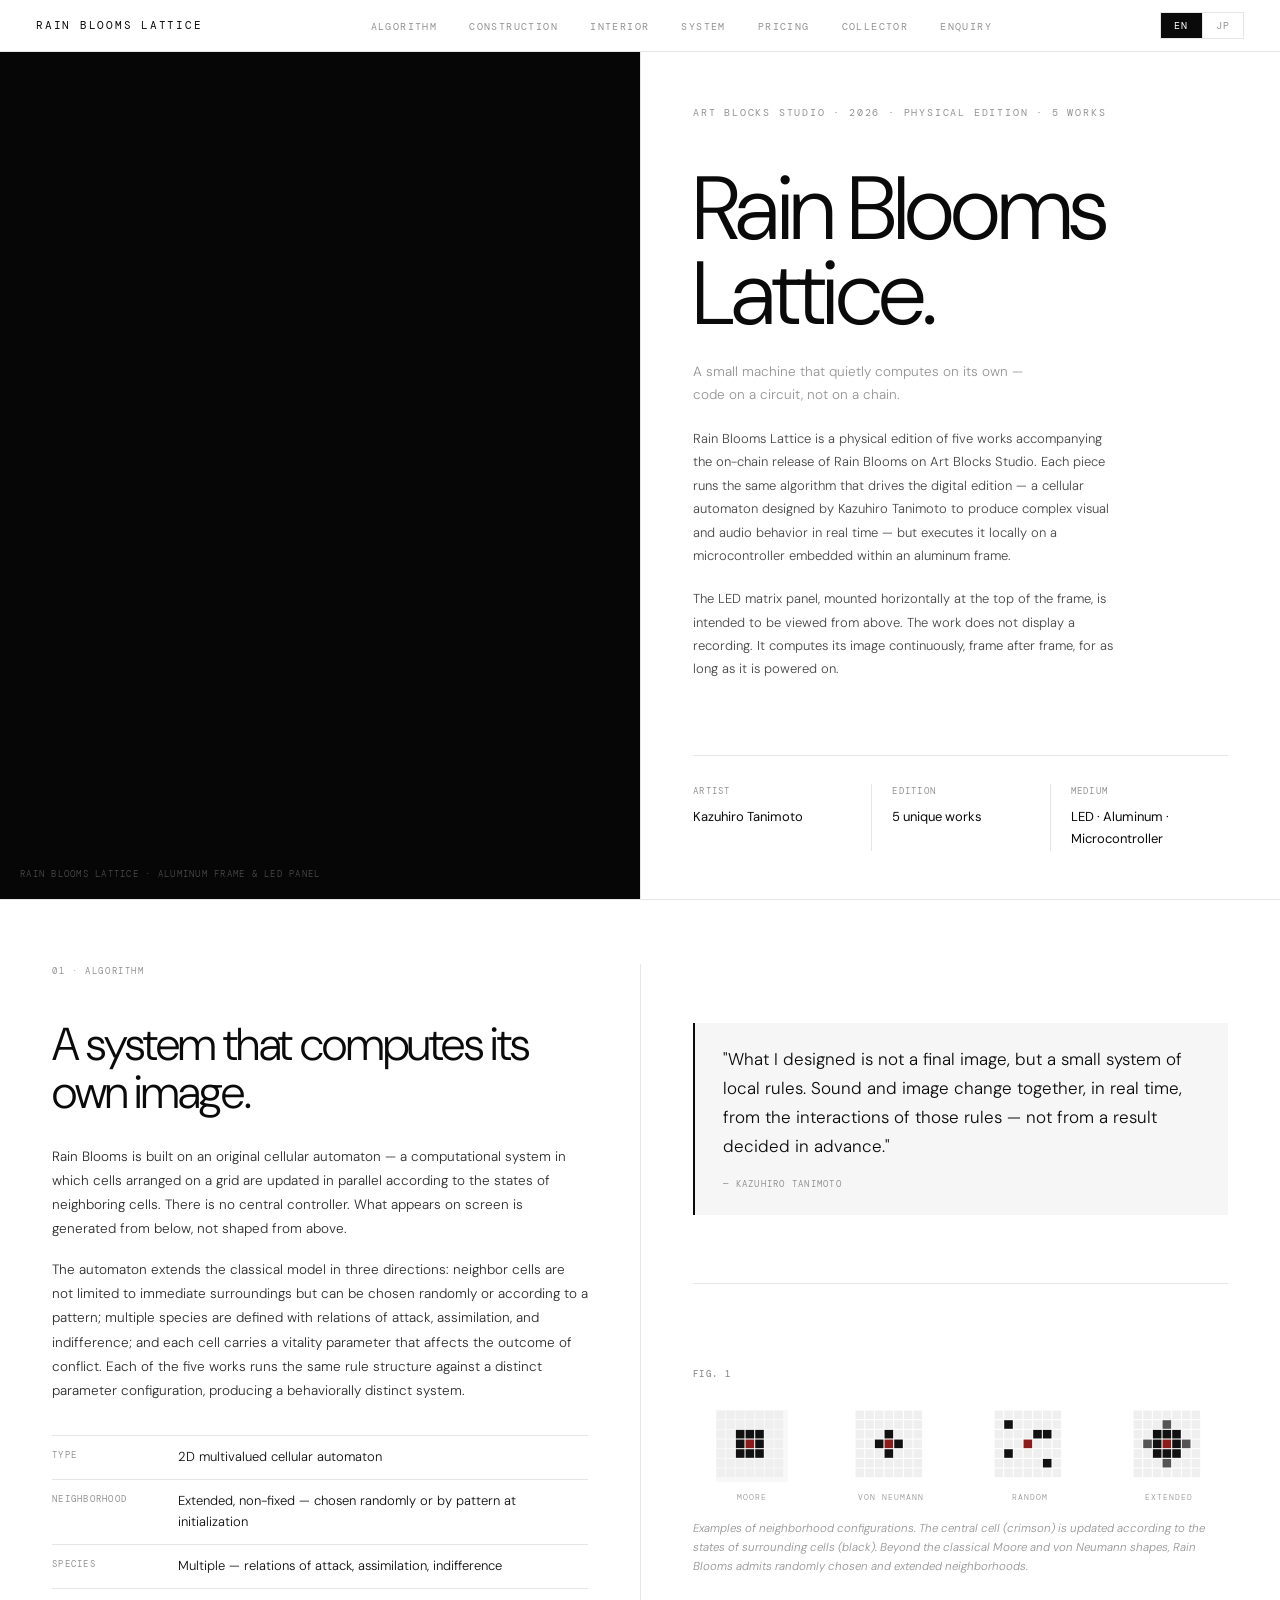
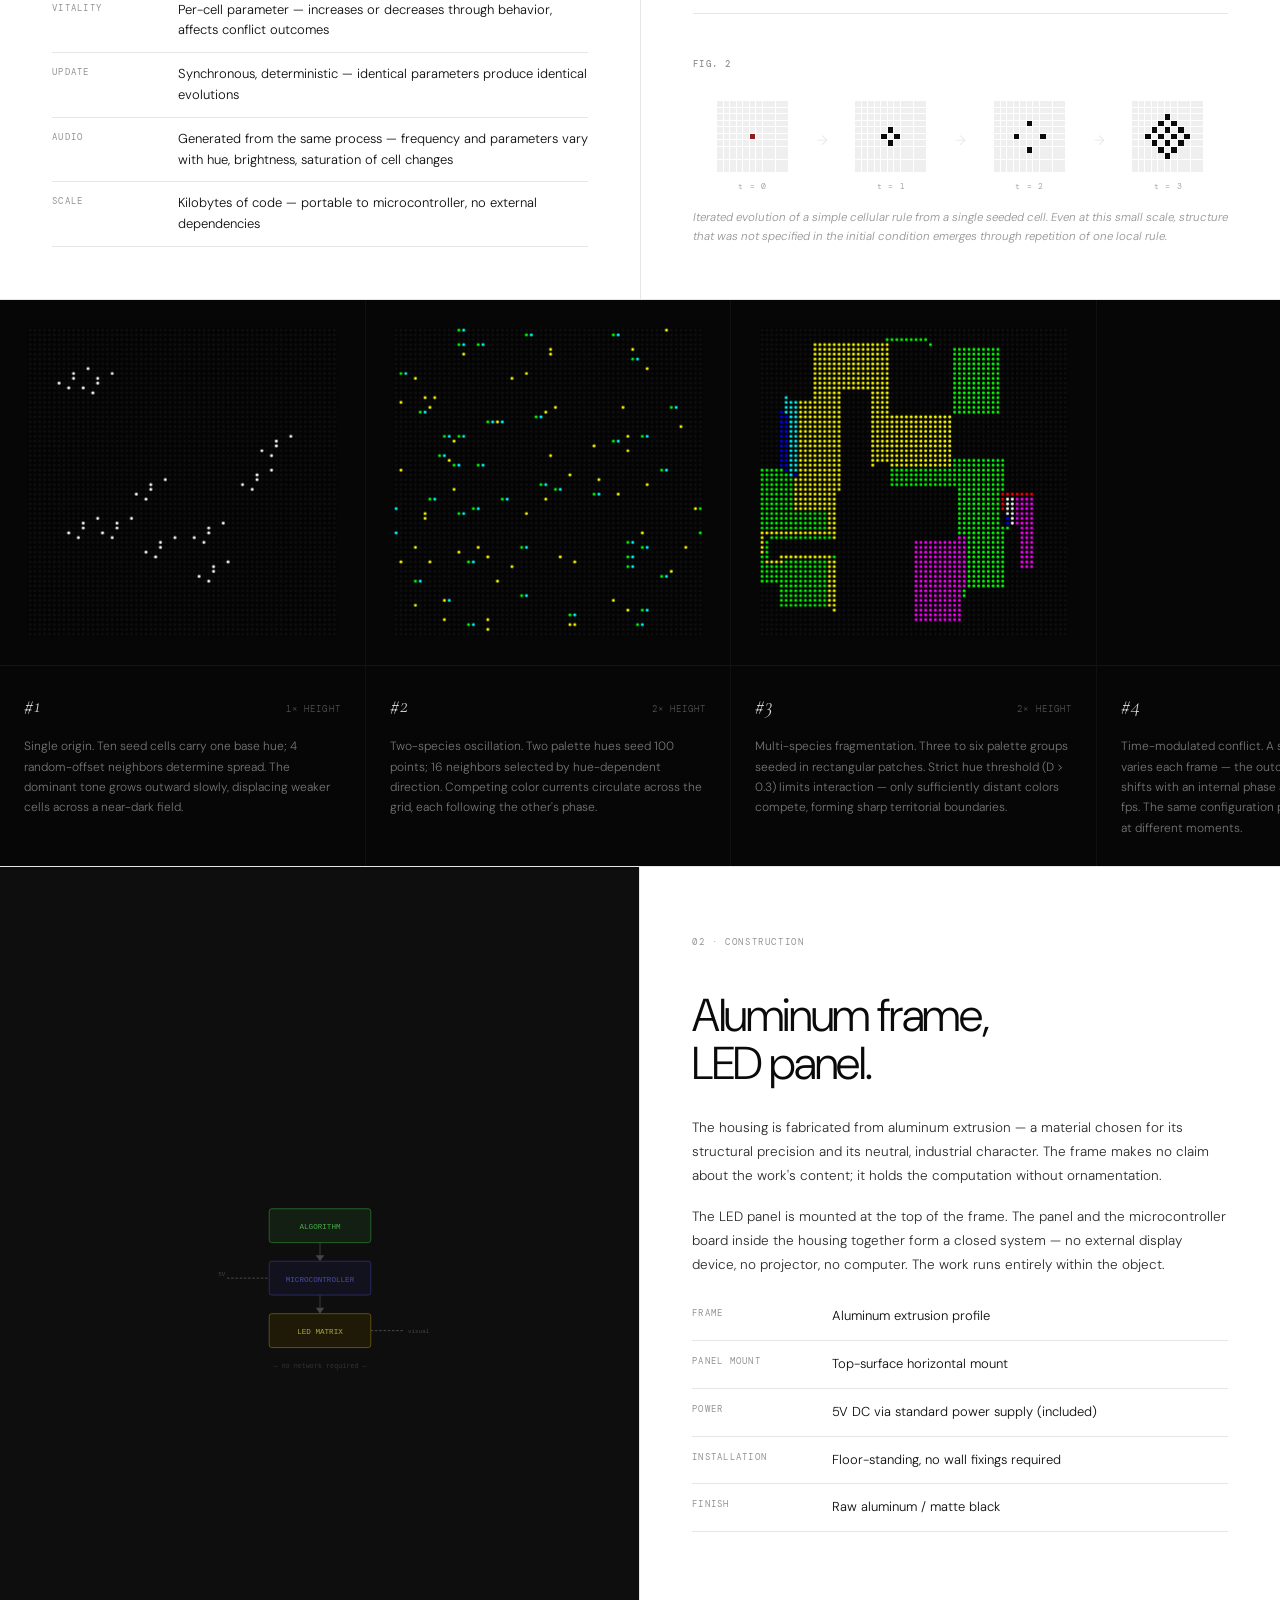
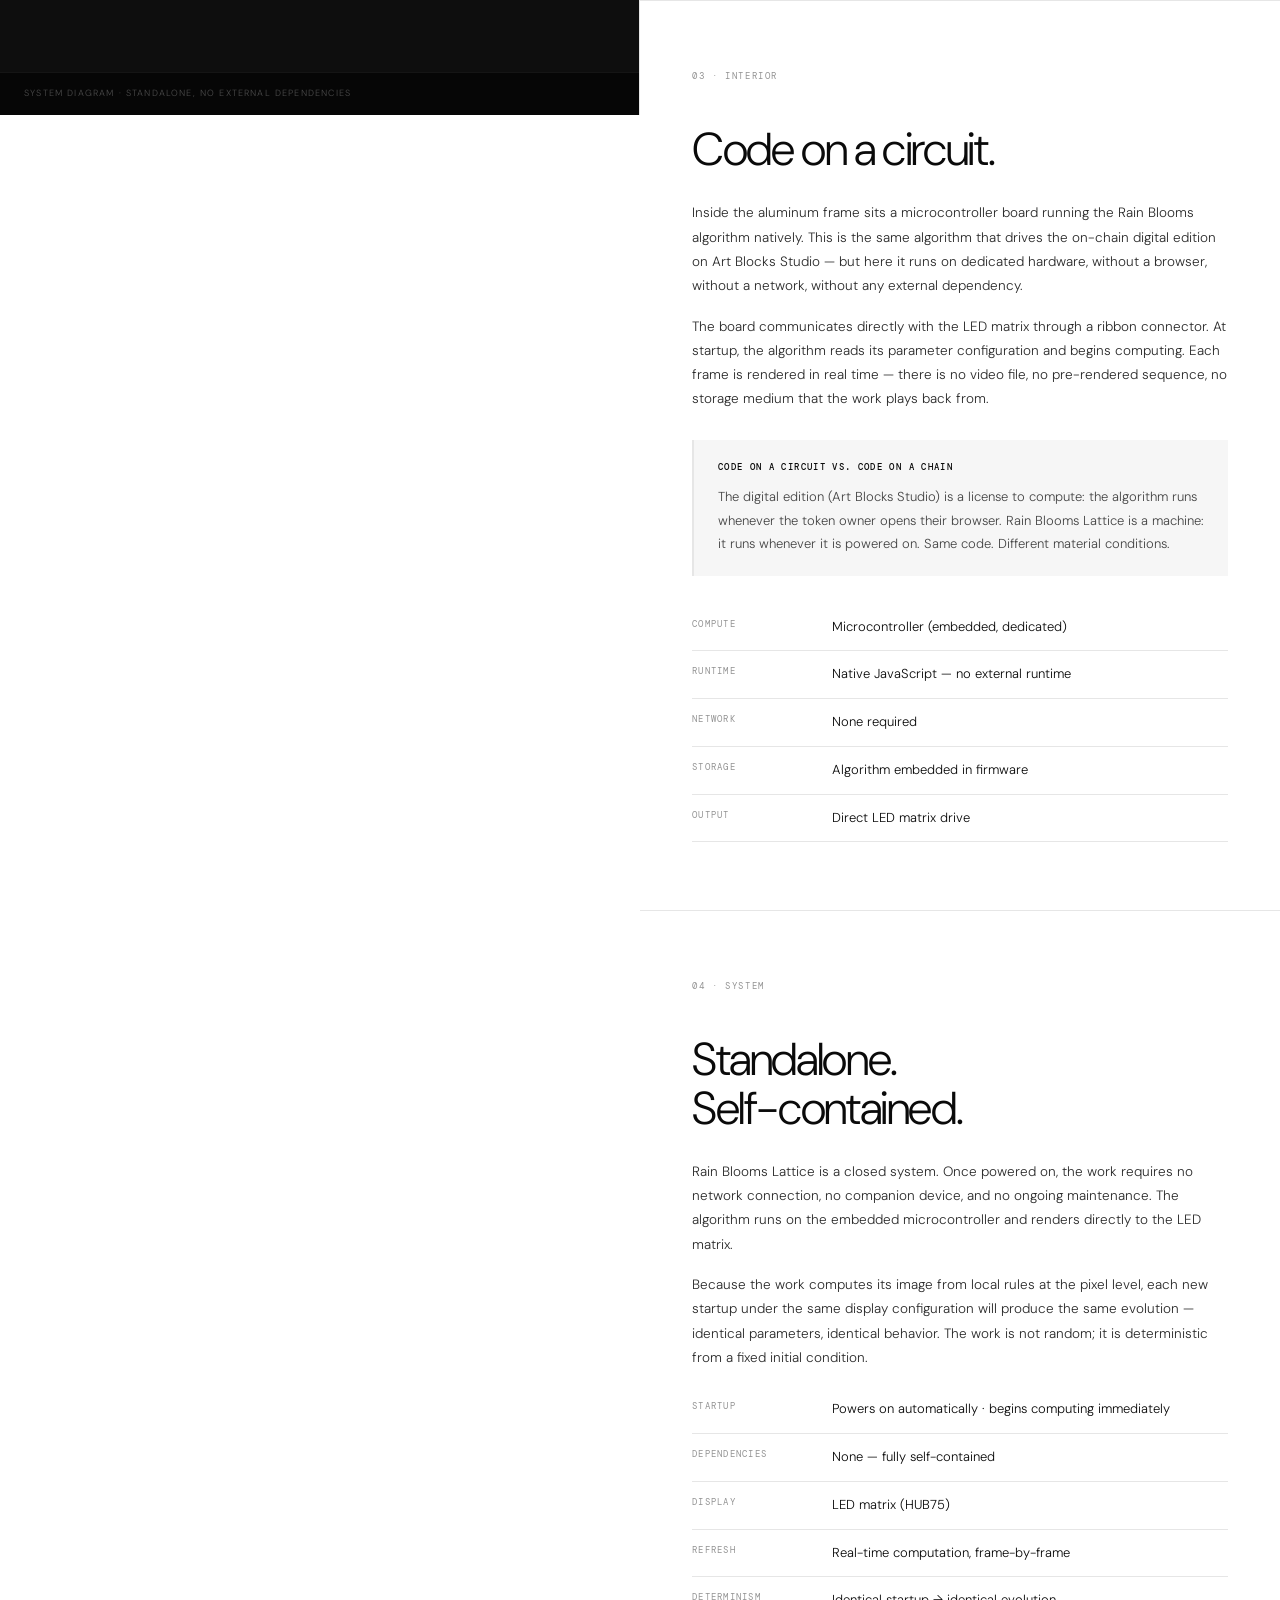
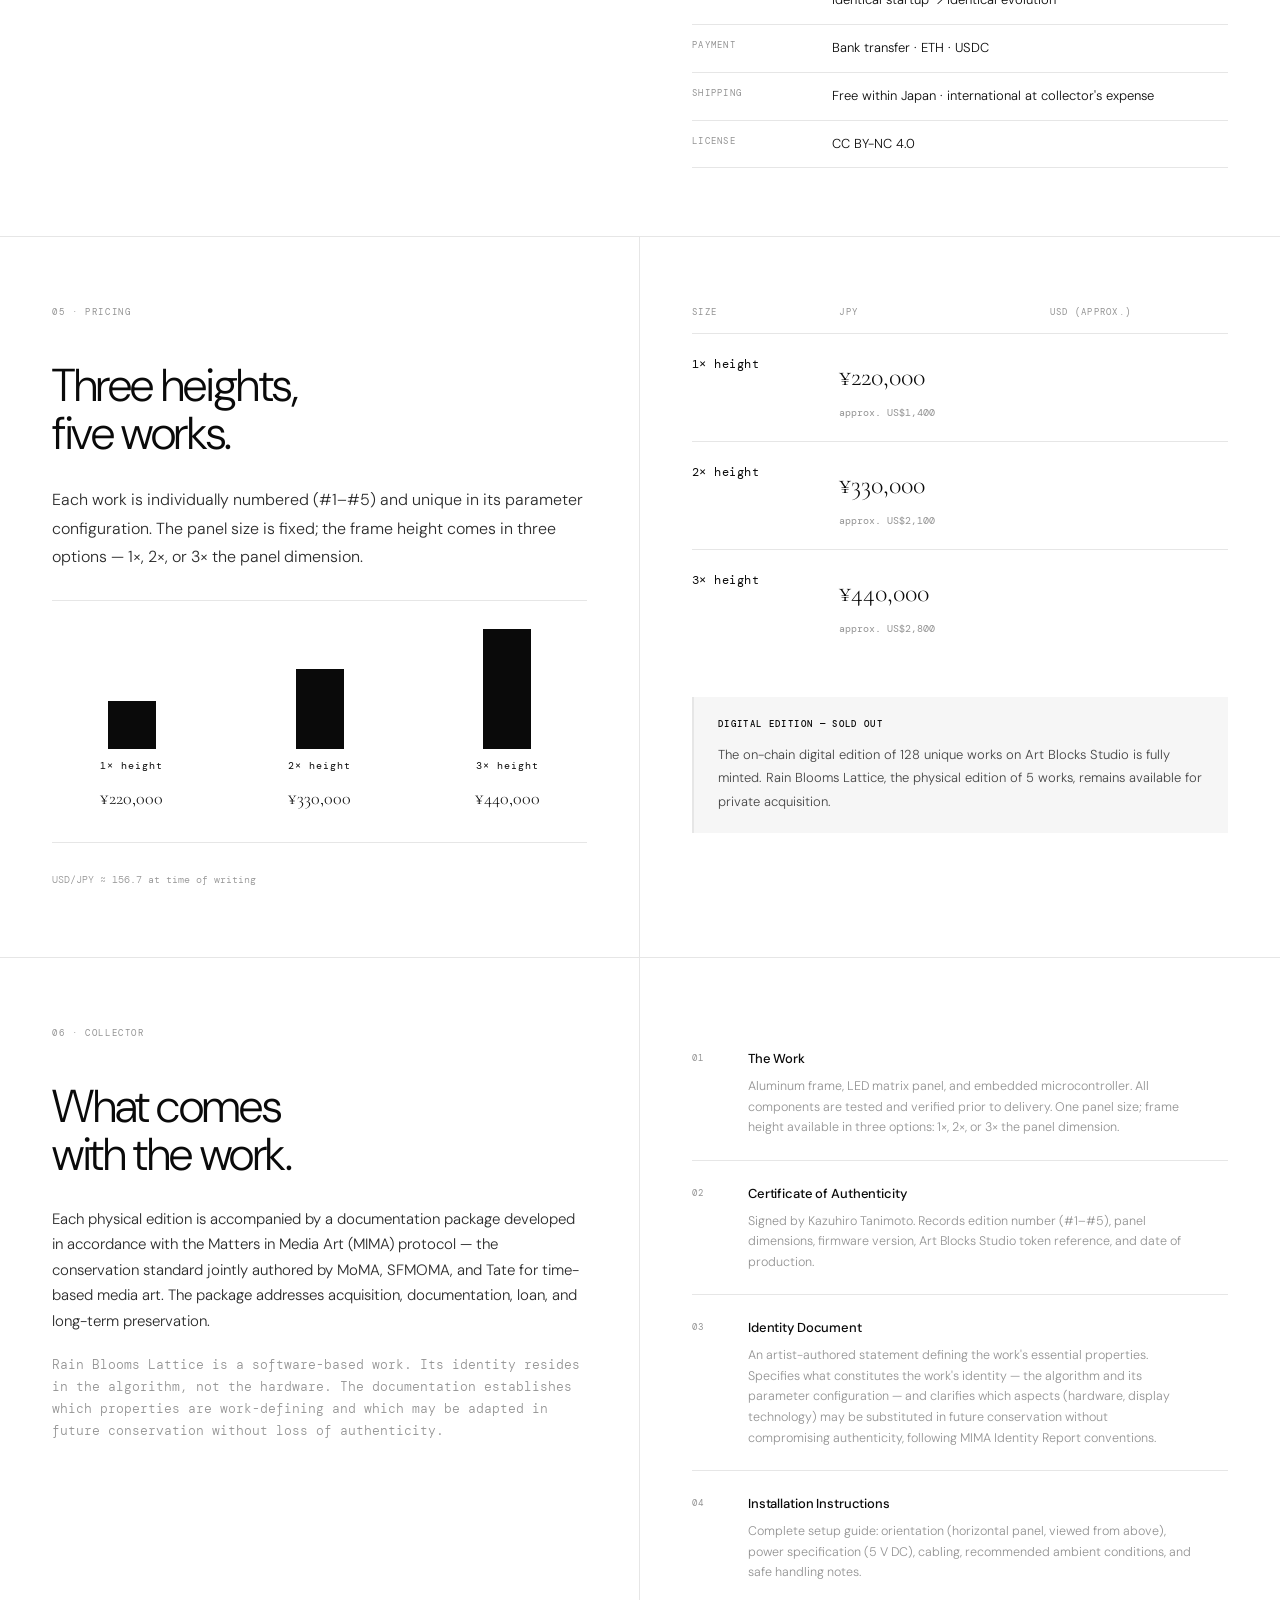
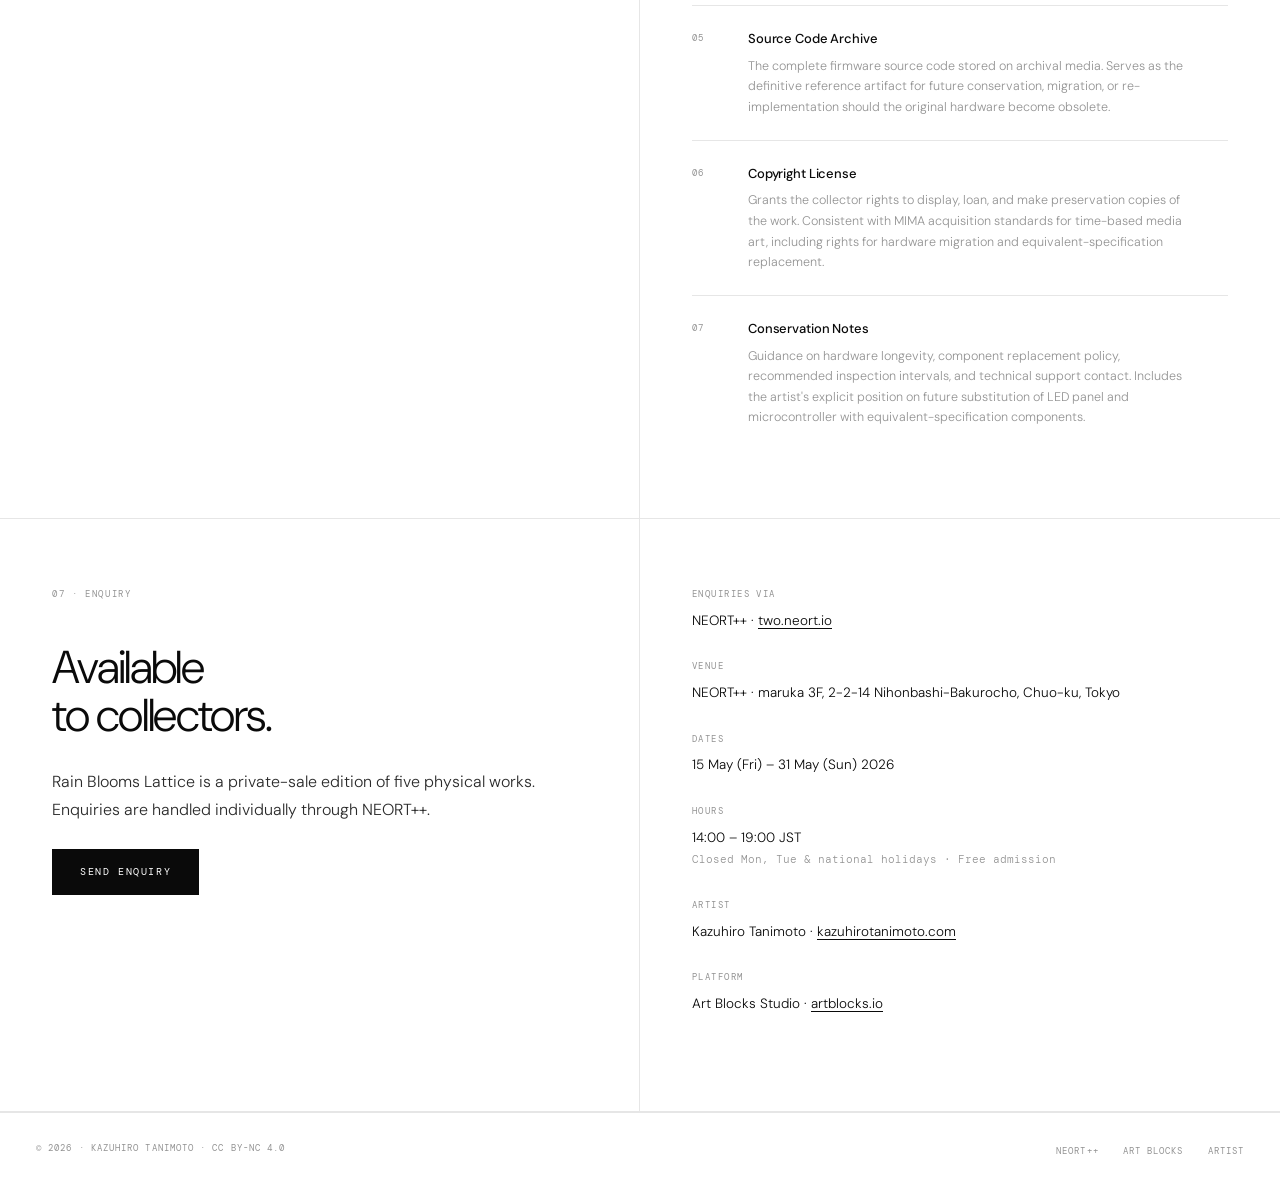
==== commit d832ec6b: "Add collector docs, update panel/height spec, fix artist name - Add bilingual HTML doc pages (02–07)" ====
--- a/index.html
+++ b/index.html
@@ -678,10 +678,14 @@
       padding: 22px 0;
       border-bottom: 1px solid var(--border);
       display: grid;
-      grid-template-columns: 36px 1fr;
+      grid-template-columns: 36px 1fr 16px;
       gap: 0 20px;
     }
     .collector-item:last-child { border-bottom: none; }
+    .collector-item-link { text-decoration: none; color: inherit; cursor: pointer; transition: background 0.15s; }
+    .collector-item-link:hover { background: #fafafa; }
+    .collector-item-link:hover .collector-item-arrow { opacity: 1; }
+    .collector-item-arrow { font-size: 13px; color: var(--muted); align-self: start; padding-top: 2px; opacity: 0; transition: opacity 0.15s; flex-shrink: 0; }
     .collector-item-num {
       font-family: var(--mono);
       font-size: 9px;
@@ -1056,7 +1060,7 @@
           <line x1="5" y1="8" x2="5" y2="172" stroke="#555" stroke-width="0.5" stroke-dasharray="2 2"/>
           <line x1="1" y1="8" x2="9" y2="8" stroke="#555" stroke-width="0.5"/>
           <line x1="1" y1="172" x2="9" y2="172" stroke="#555" stroke-width="0.5"/>
-          <text x="3" y="95" fill="#555" font-family="JetBrains Mono,monospace" font-size="6" text-anchor="middle" transform="rotate(-90,3,95)">192–576 mm</text>
+          <text x="3" y="95" fill="#555" font-family="JetBrains Mono,monospace" font-size="6" text-anchor="middle" transform="rotate(-90,3,95)">1×–3× panel</text>
           <!-- label -->
           <text x="100" y="358" fill="#444" font-family="JetBrains Mono,monospace" font-size="7" text-anchor="middle" letter-spacing="1">ALUMINUM FRAME</text>
         </svg>
@@ -1154,22 +1158,22 @@
 <section class="pricing-section" id="pricing">
   <div class="pricing-left">
     <div class="sec-label">05 · <span data-i18n="nav.pricing">Pricing</span></div>
-    <h2 data-i18n="p.h2">Three sizes,<br><em>five works.</em></h2>
-    <p style="font-size:16px;" data-i18n="p.desc">Each work is individually numbered (#1–#5) and unique in its parameter configuration. The three LED panel dimensions correspond to three different scales of presence in the room.</p>
+    <h2 data-i18n="p.h2">Three heights,<br><em>five works.</em></h2>
+    <p style="font-size:16px;" data-i18n="p.desc">Each work is individually numbered (#1–#5) and unique in its parameter configuration. The panel size is fixed; the frame height comes in three options — 1×, 2×, or 3× the panel dimension.</p>
     <div class="size-diagram">
       <div class="size-item">
         <div class="size-box" style="width:48px;height:48px;"></div>
-        <div class="size-label-mm">192 mm</div>
+        <div class="size-label-mm">1× <span data-i18n="p.height">height</span></div>
         <div class="size-label-price">¥220,000</div>
       </div>
       <div class="size-item">
-        <div class="size-box" style="width:80px;height:80px;"></div>
-        <div class="size-label-mm">384 mm</div>
+        <div class="size-box" style="width:48px;height:80px;"></div>
+        <div class="size-label-mm">2× <span data-i18n="p.height">height</span></div>
         <div class="size-label-price">¥330,000</div>
       </div>
       <div class="size-item">
-        <div class="size-box" style="width:120px;height:120px;"></div>
-        <div class="size-label-mm">576 mm</div>
+        <div class="size-box" style="width:48px;height:120px;"></div>
+        <div class="size-label-mm">3× <span data-i18n="p.height">height</span></div>
         <div class="size-label-price">¥440,000</div>
       </div>
     </div>
@@ -1186,17 +1190,17 @@
       </thead>
       <tbody>
         <tr>
-          <td>192 mm</td>
+          <td data-i18n="spec.size1">1× height</td>
           <td><div class="price-big">¥220,000</div><div class="price-small">approx. US$1,400</div></td>
           <td></td>
         </tr>
         <tr>
-          <td>384 mm</td>
+          <td data-i18n="spec.size2">2× height</td>
           <td><div class="price-big">¥330,000</div><div class="price-small">approx. US$2,100</div></td>
           <td></td>
         </tr>
         <tr>
-          <td>576 mm</td>
+          <td data-i18n="spec.size3">3× height</td>
           <td><div class="price-big">¥440,000</div><div class="price-small">approx. US$2,800</div></td>
           <td></td>
         </tr>
@@ -1228,53 +1232,59 @@
         </div>
       </div>
 
-      <div class="collector-item">
+      <a class="collector-item collector-item-link" href="docs/02_certificate_of_authenticity.html">
         <div class="collector-item-num">02</div>
         <div class="collector-item-body">
           <div class="collector-item-title" data-i18n="col.i2.title">Certificate of Authenticity</div>
           <div class="collector-item-desc" data-i18n="col.i2.desc">Signed by Kazuhiro Tanimoto. Records edition number (#1–#5), panel dimensions, firmware version, Art Blocks Studio token reference, and date of production.</div>
         </div>
-      </div>
-
-      <div class="collector-item">
+        <div class="collector-item-arrow">↗</div>
+      </a>
+
+      <a class="collector-item collector-item-link" href="docs/03_identity_document.html">
         <div class="collector-item-num">03</div>
         <div class="collector-item-body">
           <div class="collector-item-title" data-i18n="col.i3.title">Identity Document</div>
           <div class="collector-item-desc" data-i18n="col.i3.desc">An artist-authored statement defining the work's essential properties. Specifies what constitutes the work's identity — the algorithm and its parameter configuration — and clarifies which aspects (hardware, display technology) may be substituted in future conservation without compromising authenticity, following MIMA Identity Report conventions.</div>
         </div>
-      </div>
-
-      <div class="collector-item">
+        <div class="collector-item-arrow">↗</div>
+      </a>
+
+      <a class="collector-item collector-item-link" href="docs/04_installation_instructions.html">
         <div class="collector-item-num">04</div>
         <div class="collector-item-body">
           <div class="collector-item-title" data-i18n="col.i4.title">Installation Instructions</div>
           <div class="collector-item-desc" data-i18n="col.i4.desc">Complete setup guide: orientation (horizontal panel, viewed from above), power specification (5 V DC), cabling, recommended ambient conditions, and safe handling notes.</div>
         </div>
-      </div>
-
-      <div class="collector-item">
+        <div class="collector-item-arrow">↗</div>
+      </a>
+
+      <a class="collector-item collector-item-link" href="docs/05_source_code_archive.html">
         <div class="collector-item-num">05</div>
         <div class="collector-item-body">
           <div class="collector-item-title" data-i18n="col.i5.title">Source Code Archive</div>
           <div class="collector-item-desc" data-i18n="col.i5.desc">The complete firmware source code stored on archival media. Serves as the definitive reference artifact for future conservation, migration, or re-implementation should the original hardware become obsolete.</div>
         </div>
-      </div>
-
-      <div class="collector-item">
+        <div class="collector-item-arrow">↗</div>
+      </a>
+
+      <a class="collector-item collector-item-link" href="docs/06_copyright_license.html">
         <div class="collector-item-num">06</div>
         <div class="collector-item-body">
           <div class="collector-item-title" data-i18n="col.i6.title">Copyright License</div>
           <div class="collector-item-desc" data-i18n="col.i6.desc">Grants the collector rights to display, loan, and make preservation copies of the work. Consistent with MIMA acquisition standards for time-based media art, including rights for hardware migration and equivalent-specification replacement.</div>
         </div>
-      </div>
-
-      <div class="collector-item">
+        <div class="collector-item-arrow">↗</div>
+      </a>
+
+      <a class="collector-item collector-item-link" href="docs/07_conservation_notes.html">
         <div class="collector-item-num">07</div>
         <div class="collector-item-body">
           <div class="collector-item-title" data-i18n="col.i7.title">Conservation Notes</div>
           <div class="collector-item-desc" data-i18n="col.i7.desc">Guidance on hardware longevity, component replacement policy, recommended inspection intervals, and technical support contact. Includes the artist's explicit position on future substitution of LED panel and microcontroller with equivalent-specification components.</div>
         </div>
-      </div>
+        <div class="collector-item-arrow">↗</div>
+      </a>
 
     </div>
   </div>
@@ -1340,7 +1350,7 @@
     'col.desc': 'Each physical edition is accompanied by a documentation package developed in accordance with the Matters in Media Art (MIMA) protocol — the conservation standard jointly authored by MoMA, SFMOMA, and Tate for time-based media art. The package addresses acquisition, documentation, loan, and long-term preservation.',
     'col.note': 'Rain Blooms Lattice is a software-based work. Its identity resides in the algorithm, not the hardware. The documentation establishes which properties are work-defining and which may be adapted in future conservation without loss of authenticity.',
     'col.i1.title': 'The Work',
-    'col.i1.desc': 'Aluminum frame, LED matrix panel, and embedded microcontroller. All components are tested and verified prior to delivery. Available in three panel dimensions: 192 mm, 384 mm, 576 mm.',
+    'col.i1.desc': 'Aluminum frame, LED matrix panel, and embedded microcontroller. All components are tested and verified prior to delivery. One panel size; frame height available in three options: 1×, 2×, or 3× the panel dimension.',
     'col.i2.title': 'Certificate of Authenticity',
     'col.i2.desc': 'Signed by Kazuhiro Tanimoto. Records edition number (#1–#5), panel dimensions, firmware version, Art Blocks Studio token reference, and date of production.',
     'col.i3.title': 'Identity Document',
@@ -1400,7 +1410,7 @@
     'spec.frameVal': 'Aluminum extrusion, floor-standing', 'spec.frameVal2': 'Aluminum extrusion profile',
     'spec.lifespan': 'Lifespan', 'spec.lifespanVal': '100,000+ hour LED rated lifespan',
     'spec.orientation': 'Orientation', 'spec.orientationVal': 'Horizontal, top surface, viewed from above',
-    'spec.size1': '192 mm panel · lowest height', 'spec.size2': '384 mm panel · mid height', 'spec.size3': '576 mm panel · tallest height',
+    'spec.size1': '1× height', 'spec.size2': '2× height', 'spec.size3': '3× height',
     'spec.mount': 'Panel mount', 'spec.mountVal': 'Top-surface horizontal mount',
     'spec.power': 'Power', 'spec.powerVal': '5V DC via standard power supply (included)',
     'spec.install': 'Installation', 'spec.installVal': 'Floor-standing, no wall fixings required',
@@ -1420,8 +1430,9 @@
     'spec.determinism': 'Determinism', 'spec.determinismVal': 'Identical startup → identical evolution',
     'spec.payment': 'Payment', 'spec.paymentVal': 'Bank transfer · ETH · USDC',
     'spec.shipping': 'Shipping', 'spec.shippingVal': 'Free within Japan · international at collector\'s expense',
-    'p.h2': 'Three sizes,<br><em>five works.</em>',
-    'p.desc': 'Each work is individually numbered (#1–#5) and unique in its parameter configuration. The three LED panel dimensions correspond to three different scales of presence in the room.',
+    'p.h2': 'Three heights,<br><em>five works.</em>',
+    'p.desc': 'Each work is individually numbered (#1–#5) and unique in its parameter configuration. The panel size is fixed; the frame height comes in three options — 1×, 2×, or 3× the panel dimension.',
+    'p.height': 'height',
     'p.rate': 'USD/JPY ≈ 156.7 at time of writing',
     'th.size': 'Size', 'th.usd': 'USD (approx.)',
     'p.note.label': 'Digital Edition — Sold Out',
@@ -1435,9 +1446,9 @@
     'e.hours': 'Hours', 'e.closed': 'Closed Mon, Tue & national holidays · Free admission',
     'e.artist': 'Artist', 'e.platform': 'Platform',
     'footer.artist': 'Artist',
-    'algo.size.sm': '192 mm',
-    'algo.size.md': '384 mm',
-    'algo.size.lg': '576 mm',
+    'algo.size.sm': '1× height',
+    'algo.size.md': '2× height',
+    'algo.size.lg': '3× height',
     'algo.hint': 'scroll to view all 5 works',
     'hero.caption': 'Rain Blooms Lattice · aluminum frame & LED panel',
     'hero.desc.1': 'Rain Blooms Lattice is a physical edition of five works accompanying the on-chain release of Rain Blooms on Art Blocks Studio. Each piece runs the same algorithm that drives the digital edition — a cellular automaton designed by Kazuhiro Tanimoto to produce complex visual and audio behavior in real time — but executes it locally on a microcontroller embedded within an aluminum frame.',
@@ -1471,9 +1482,9 @@
     'col.desc': 'Rain Blooms Latticeの各フィジカルエディションには、MoMA・SFMOMA・テートが共同策定したタイムベース・メディアアートの保存標準「Matters in Media Art（MIMA）」プロトコルに準拠したドキュメンテーション・パッケージが付属します。取得・ドキュメンテーション・貸借・長期保存の4段階に対応しています。',
     'col.note': 'Rain Blooms Latticeはソフトウェアベースの作品です。作品の同一性はハードウェアではなくアルゴリズムに宿ります。付属文書は、作品を定義する本質的特性と、将来の保存・修復において真正性を損なわずに変更可能な範囲を明示します。',
     'col.i1.title': '作品本体',
-    'col.i1.desc': 'アルミフレーム、LEDマトリクスパネル、組み込みマイコン一式。納品前に全コンポーネントの動作確認済み。パネルサイズは192 mm・384 mm・576 mmの3種。',
+    'col.i1.desc': 'アルミフレーム、LEDマトリクスパネル、組み込みマイコン一式。納品前に全コンポーネントの動作確認済み。パネルサイズは1種類、フレームの高さはパネル寸法の1倍・2倍・3倍の3種。',
     'col.i2.title': '真正性証明書',
-    'col.i2.desc': '谷本和寛による直筆署名入り。エディション番号（#1〜#5）、パネル寸法、ファームウェアバージョン、Art Blocks Studioトークン参照番号、製作年月日を記載。',
+    'col.i2.desc': 'Kazuhiro Tanimotoによる直筆署名入り。エディション番号（#1〜#5）、パネル寸法、ファームウェアバージョン、Art Blocks Studioトークン参照番号、製作年月日を記載。',
     'col.i3.title': '作品同一性文書（Identity Document）',
     'col.i3.desc': 'アーティストが著作した作品の本質的特性を定義する文書。作品の同一性を構成するもの——アルゴリズムとそのパラメータ設定——を明示し、将来の保存において真正性を損なわずに代替・変更可能な要素（ハードウェア、表示技術等）の範囲をMIMAのIdentity Report規約に基づき記述。',
     'col.i4.title': '展示インストラクション',
@@ -1506,7 +1517,7 @@
     's1.p3': 'パネルは密で変化し続ける色彩で輝きます——セルが相互作用し、増殖し、崩壊するパターン。その画像は繰り返されることなく、記録されることもなく、システムが動き続ける間だけ存在します。',
     's2.h2': '<em>上から</em>鑑賞する。',
     's2.p1': '壁掛けスクリーンとは異なり、Rain Blooms Latticeは床に置かれ、パネルを上向きにしています。鑑賞者は作品の上に立ち、コンピューテーションの広がりを俯瞰します——潮だまりやペトリ皿を覗き込むような姿勢です。',
-    's2.p2': 'エディション全体で3つの高さが提供されます——Rain Blooms Lattice #1から#5——それぞれ異なるサイズのLEDパネルに対応しています。高さとパネルサイズは比例して変化するため、作品全体のプロポーションはエディション全体で統一されています。',
+    's2.p2': 'パネルサイズは1種類。フレームの高さはパネル寸法の1倍・2倍・3倍から選択します。高さが変わっても、パネルと空間の関係性——真上から覗き込む構造——は変わりません。',
     's2.note.label': '鑑賞姿勢について',
     's2.note.body': 'アーティストは上向きの配置を意図的に設計しました。鑑賞者を表面の「読み手」ではなく、プロセスの「観察者」として位置づけるために。作品はあなたに向き合いません——あなたが中を覗き込むのです。',
     's3.h2': 'アルミフレーム、<br><em>LEDパネル。</em>',
@@ -1531,7 +1542,7 @@
     'spec.frameVal': 'アルミ押出材、床置き自立型', 'spec.frameVal2': 'アルミ押出材プロファイル',
     'spec.lifespan': '寿命', 'spec.lifespanVal': 'LED定格寿命 100,000時間以上',
     'spec.orientation': '配置', 'spec.orientationVal': '水平（上面、上から鑑賞）',
-    'spec.size1': '192mmパネル · 最低高', 'spec.size2': '384mmパネル · 中高', 'spec.size3': '576mmパネル · 最高',
+    'spec.size1': '高さ 1×', 'spec.size2': '高さ 2×', 'spec.size3': '高さ 3×',
     'spec.mount': 'パネル取付', 'spec.mountVal': '上面水平マウント',
     'spec.power': '電源', 'spec.powerVal': '5V DC（電源アダプター付属）',
     'spec.install': '設置', 'spec.installVal': '床置き自立型、壁固定不要',
@@ -1551,8 +1562,9 @@
     'spec.determinism': '決定論', 'spec.determinismVal': '同一起動 → 同一進化',
     'spec.payment': '支払い', 'spec.paymentVal': '銀行振込 · ETH · USDC',
     'spec.shipping': '配送', 'spec.shippingVal': '国内送料無料 · 海外はコレクター負担',
-    'p.h2': '3サイズ、<br><em>5点の作品。</em>',
-    'p.desc': '各作品は個別に番号付け（#1–#5）され、パラメーター構成がユニークです。3つのLEDパネルサイズは、空間における3つの異なる存在感のスケールに対応します。',
+    'p.h2': '3つの高さ、<br><em>5点の作品。</em>',
+    'p.desc': '各作品は個別に番号付け（#1–#5）され、パラメーター構成がユニークです。パネルサイズは1種類。フレームの高さはパネル寸法の1倍・2倍・3倍の3種から選択します。',
+    'p.height': '倍',
     'p.rate': '参考レート：USD/JPY ≈ 156.7（執筆時点）',
     'th.size': 'サイズ', 'th.usd': 'USD（概算）',
     'p.note.label': 'デジタルエディション — 完売',
@@ -1566,9 +1578,9 @@
     'e.hours': '開館時間', 'e.closed': '月・火・祝日休館 · 入場無料',
     'e.artist': 'アーティスト', 'e.platform': 'プラットフォーム',
     'footer.artist': 'アーティスト',
-    'algo.size.sm': '192 mm',
-    'algo.size.md': '384 mm',
-    'algo.size.lg': '576 mm',
+    'algo.size.sm': '1× height',
+    'algo.size.md': '2× height',
+    'algo.size.lg': '3× height',
     'algo.hint': '← → スクロールして5点の作品を見る',
     'hero.caption': 'Rain Blooms Lattice · アルミフレーム & LEDパネル',
     'hero.desc.1': 'Rain Blooms LatticeはArt Blocks StudioでのRain Bloomsのオンチェーンリリースに伴うフィジカルエディション、5点の作品です。各作品はデジタルエディションと同じアルゴリズムを実行します——谷本和弘がリアルタイムで複雑な映像と音響の挙動を生み出すために設計したセルオートマトン——ただしアルミフレームに内蔵されたマイコン上でローカルに実行されます。',
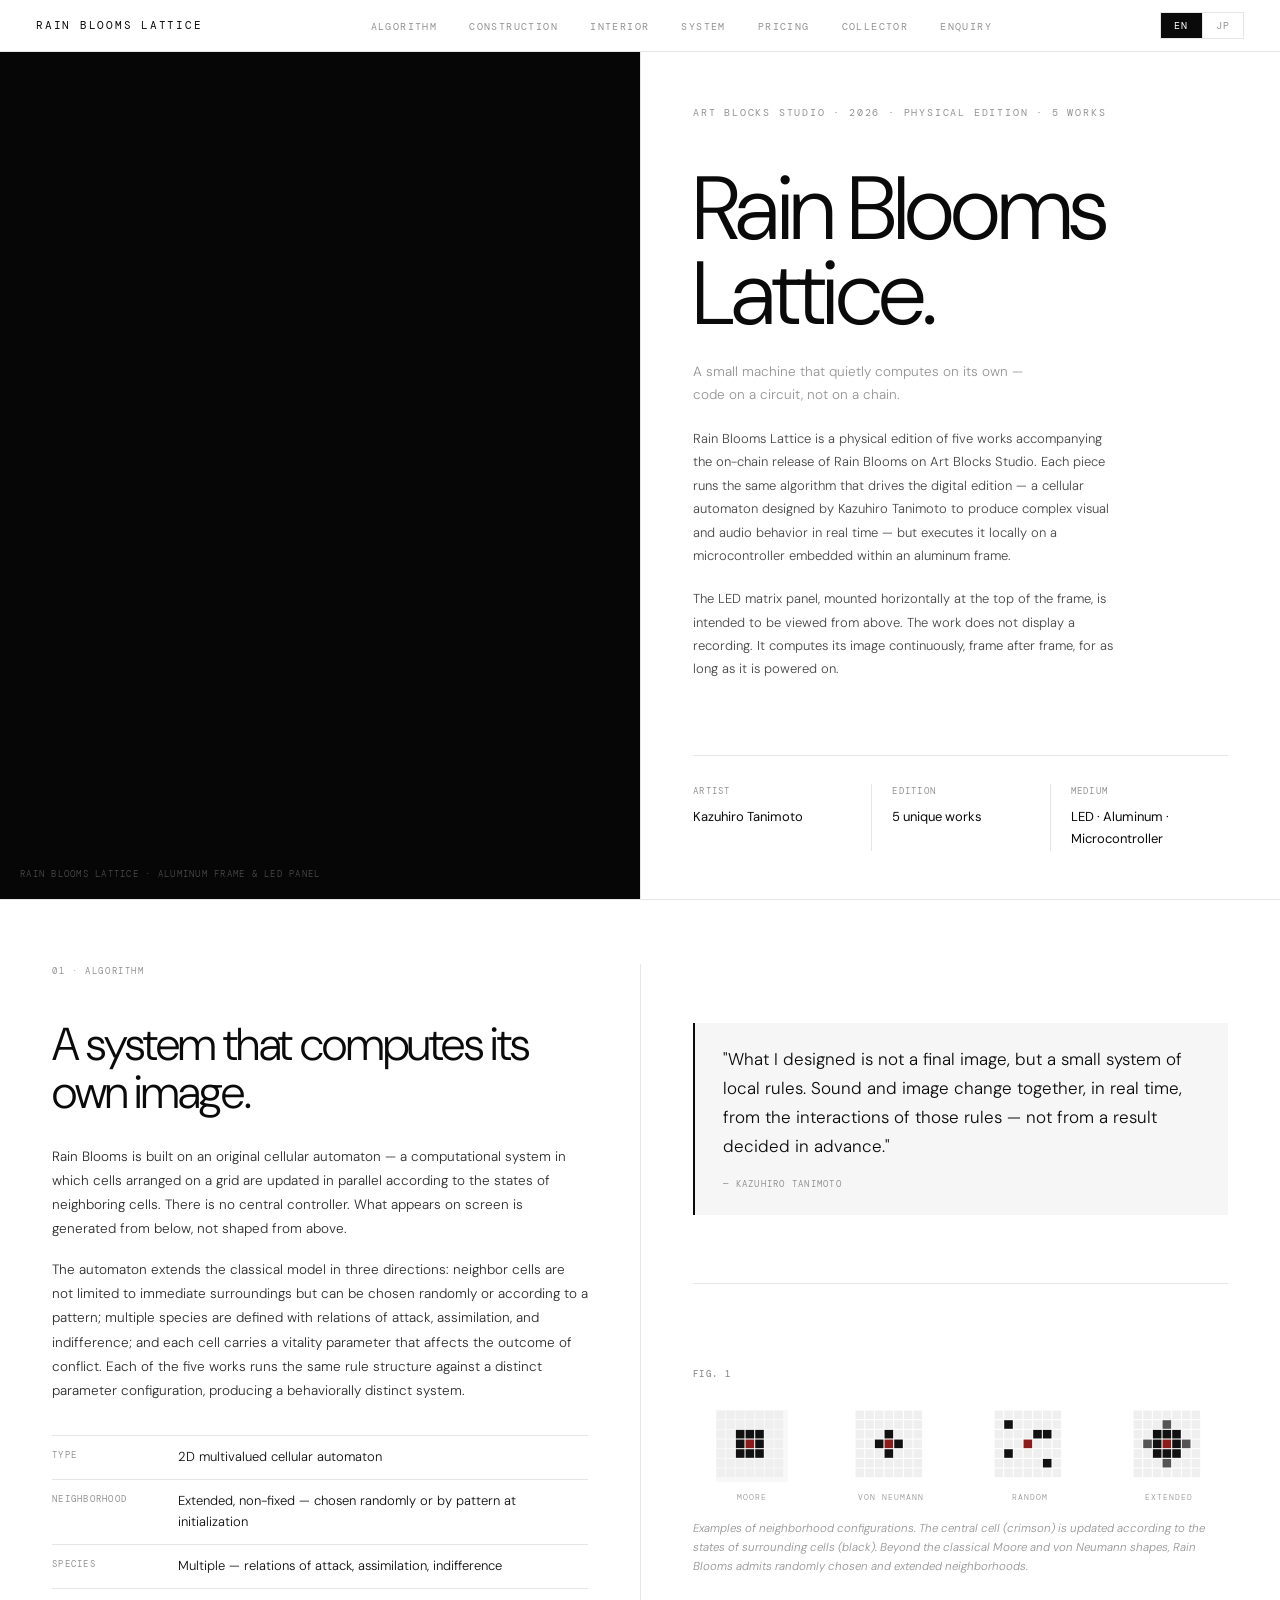
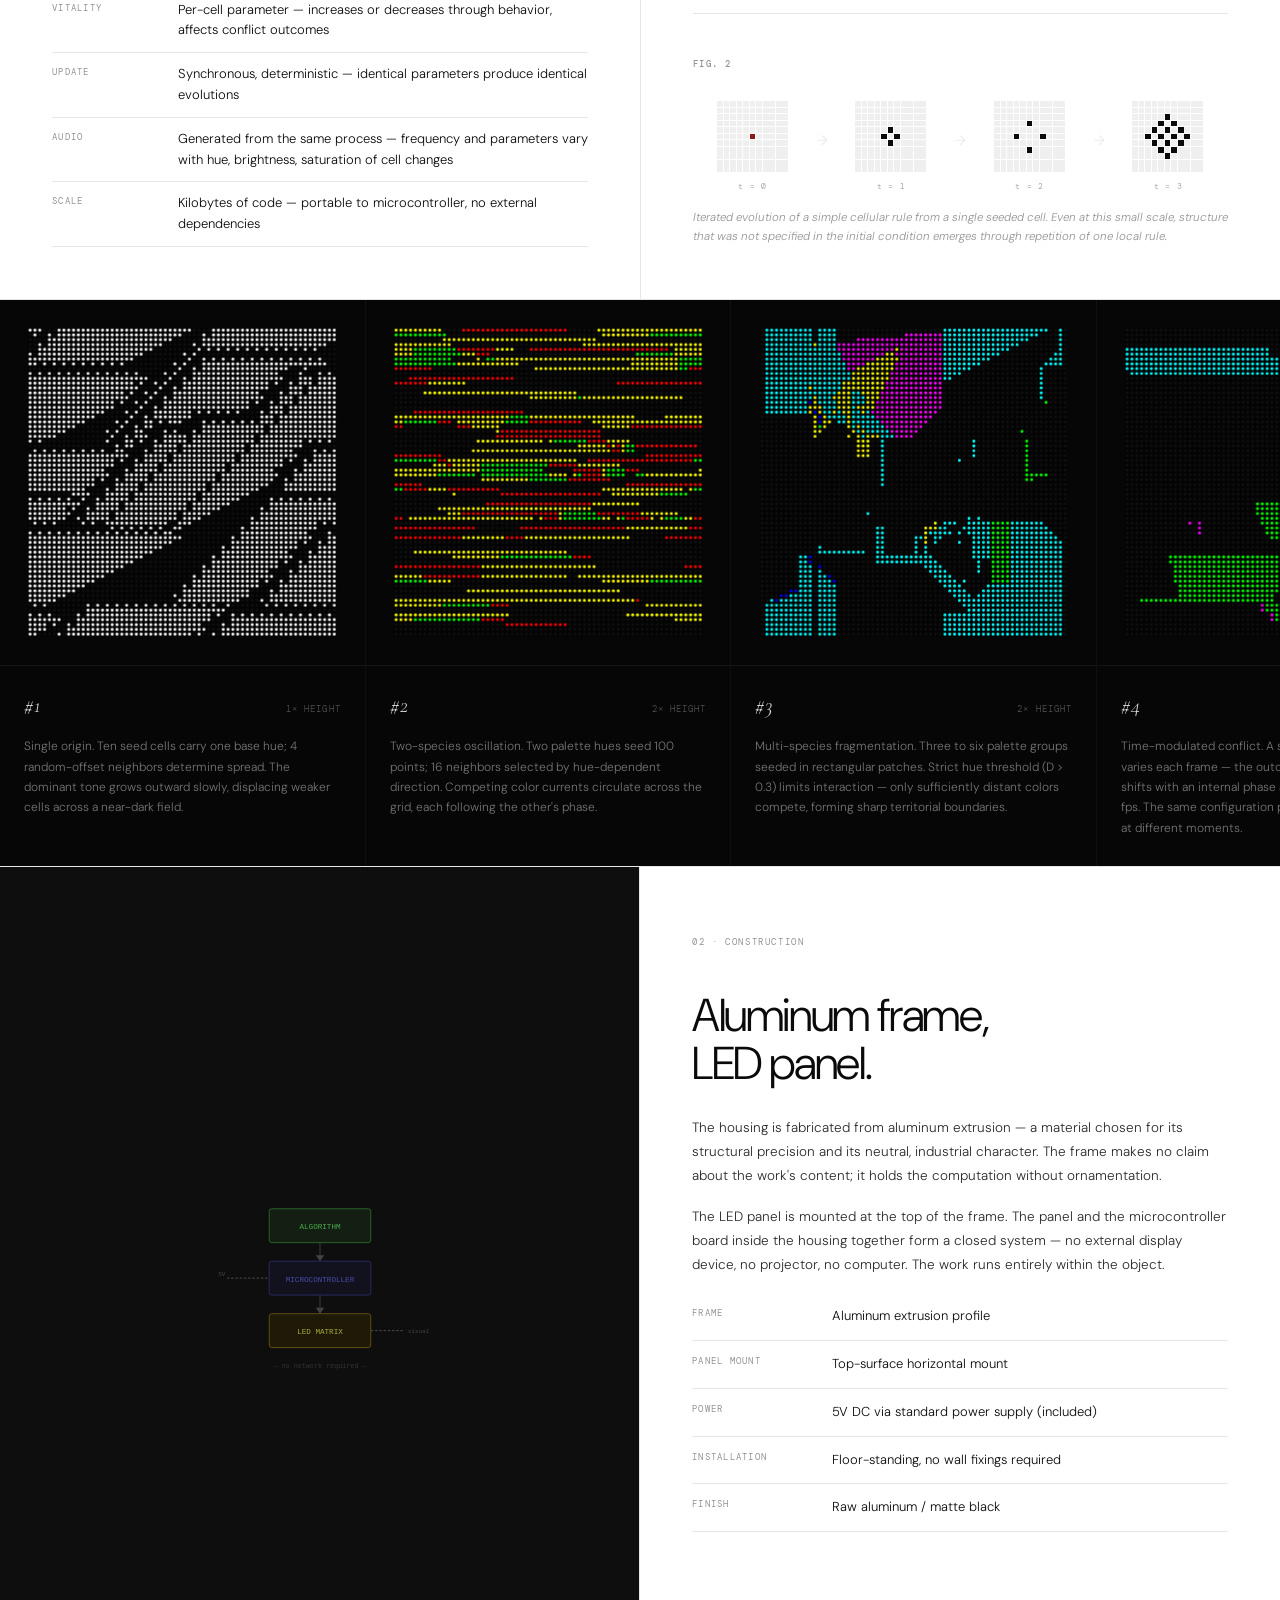
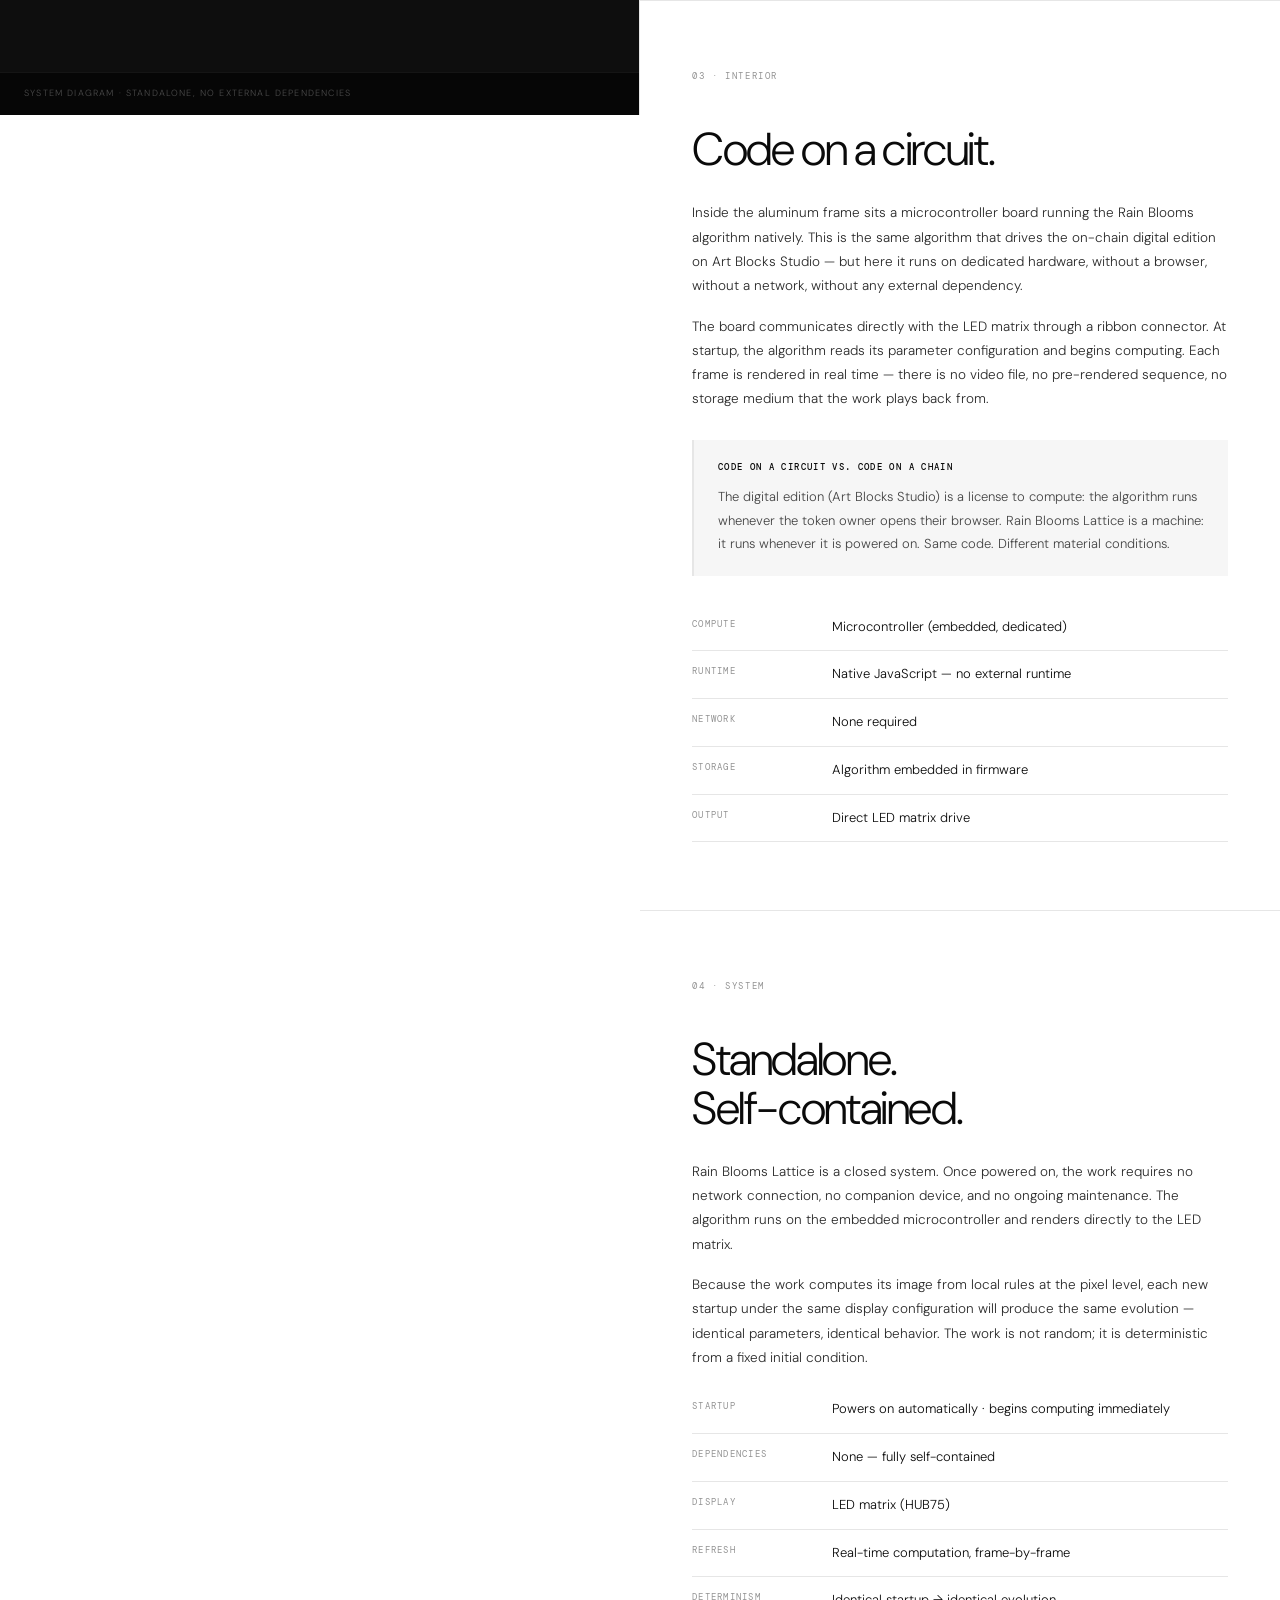
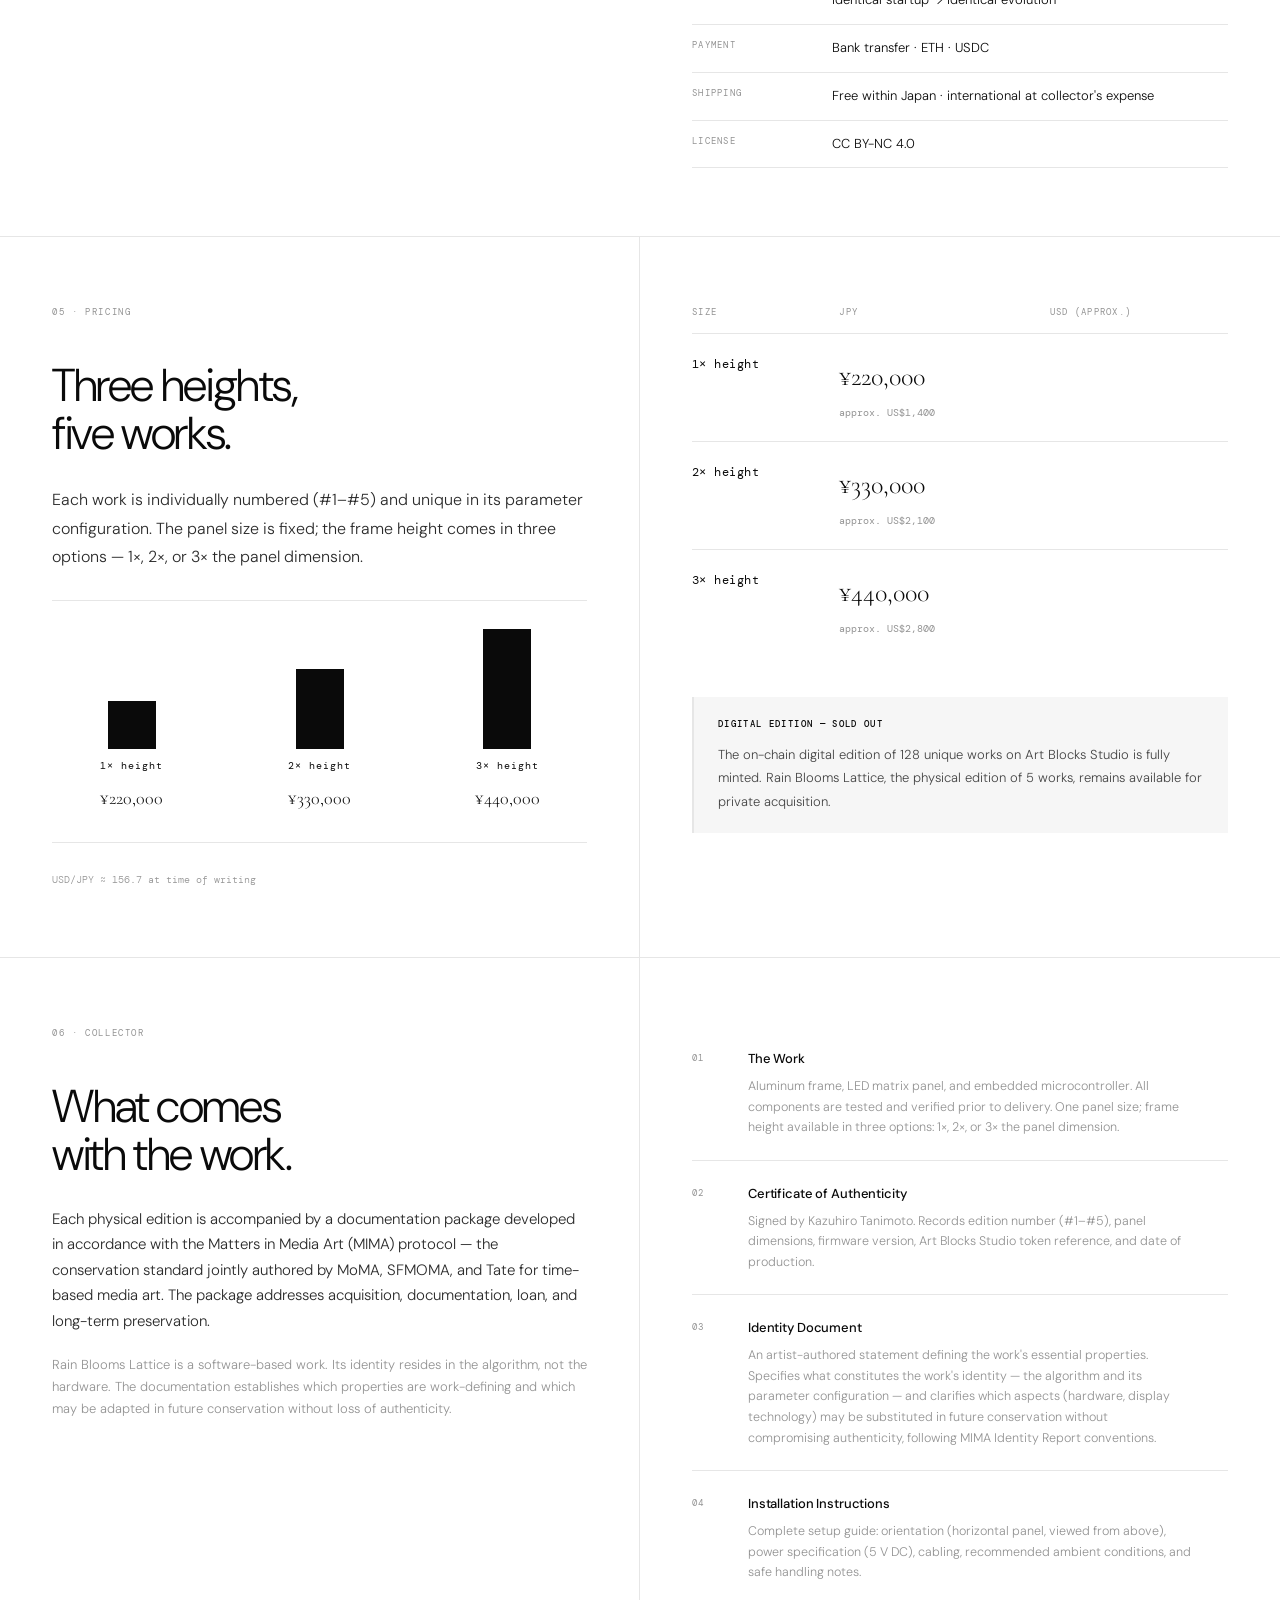
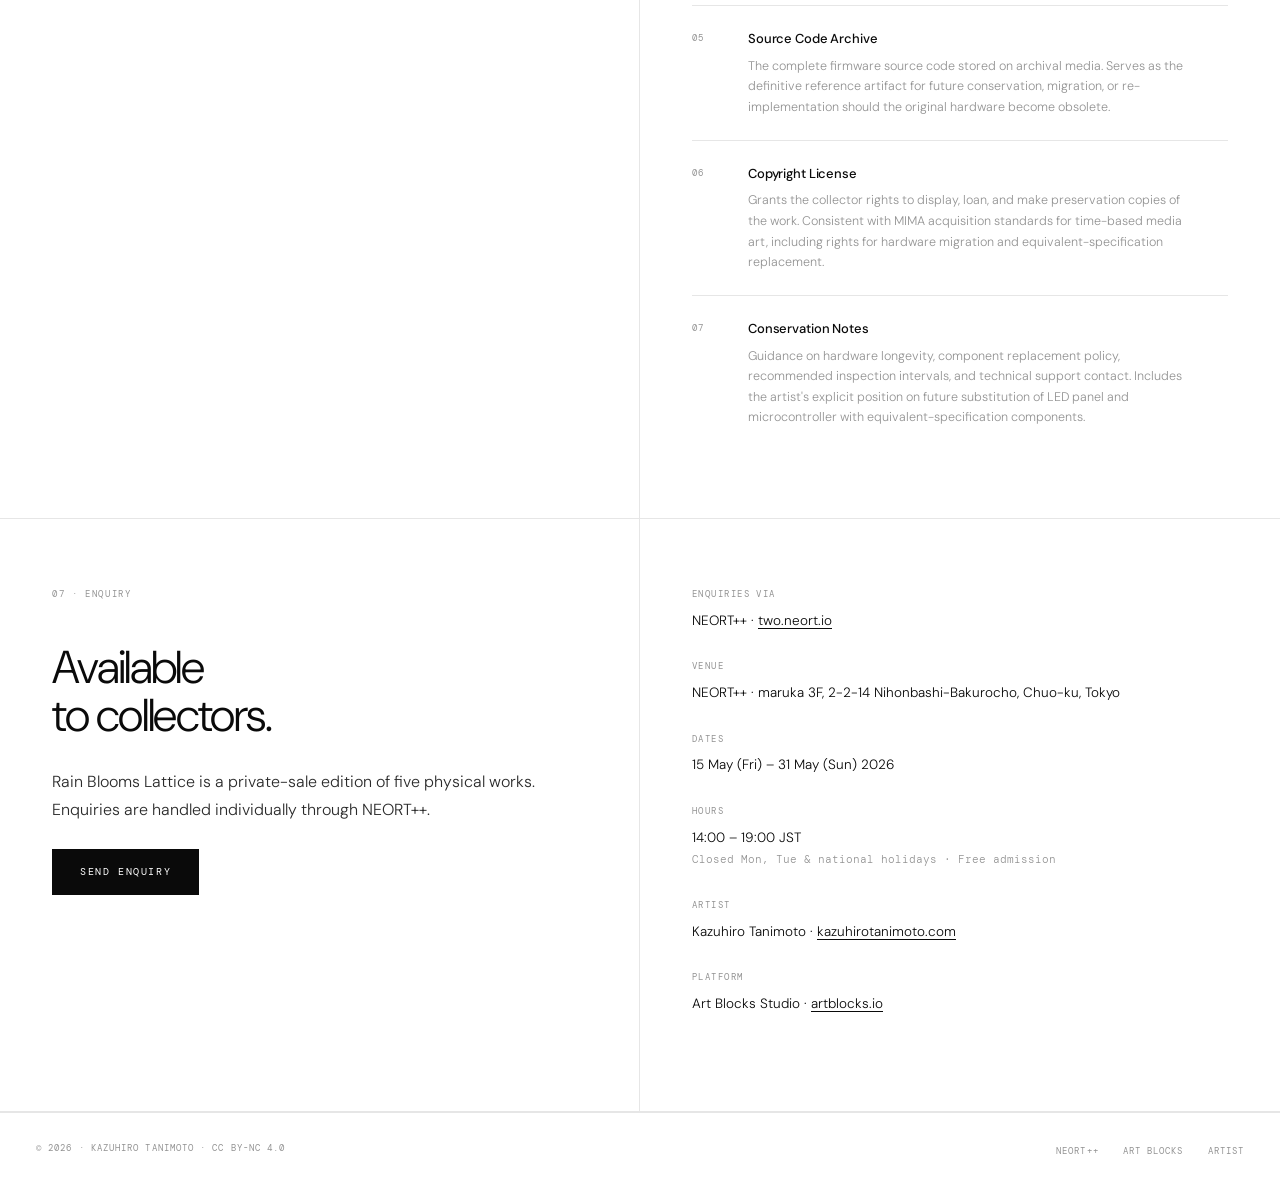
==== commit 2e0b90d7: "Fix col.note font: use --sans instead of --mono for JP compatibility" ====
--- a/index.html
+++ b/index.html
@@ -1219,7 +1219,7 @@
     <div class="sec-label">06 · <span data-i18n="nav.collector">Collector</span></div>
     <h2 data-i18n="col.h2">What comes<br><em>with the work.</em></h2>
     <p style="font-size:15px;line-height:1.7;margin-top:24px;" data-i18n="col.desc">Each physical edition is accompanied by a documentation package developed in accordance with the Matters in Media Art (MIMA) protocol — the conservation standard jointly authored by MoMA, SFMOMA, and Tate for time-based media art. The package addresses acquisition, documentation, loan, and long-term preservation.</p>
-    <p style="font-size:13px;font-family:var(--mono);color:var(--muted);margin-top:20px;line-height:1.7;" data-i18n="col.note">Rain Blooms Lattice is a software-based work. Its identity resides in the algorithm, not the hardware. The documentation establishes which properties are work-defining and which may be adapted in future conservation without loss of authenticity.</p>
+    <p style="font-size:13px;font-family:var(--sans);color:var(--muted);margin-top:20px;line-height:1.7;" data-i18n="col.note">Rain Blooms Lattice is a software-based work. Its identity resides in the algorithm, not the hardware. The documentation establishes which properties are work-defining and which may be adapted in future conservation without loss of authenticity.</p>
   </div>
   <div class="collector-right">
     <div class="collector-items">
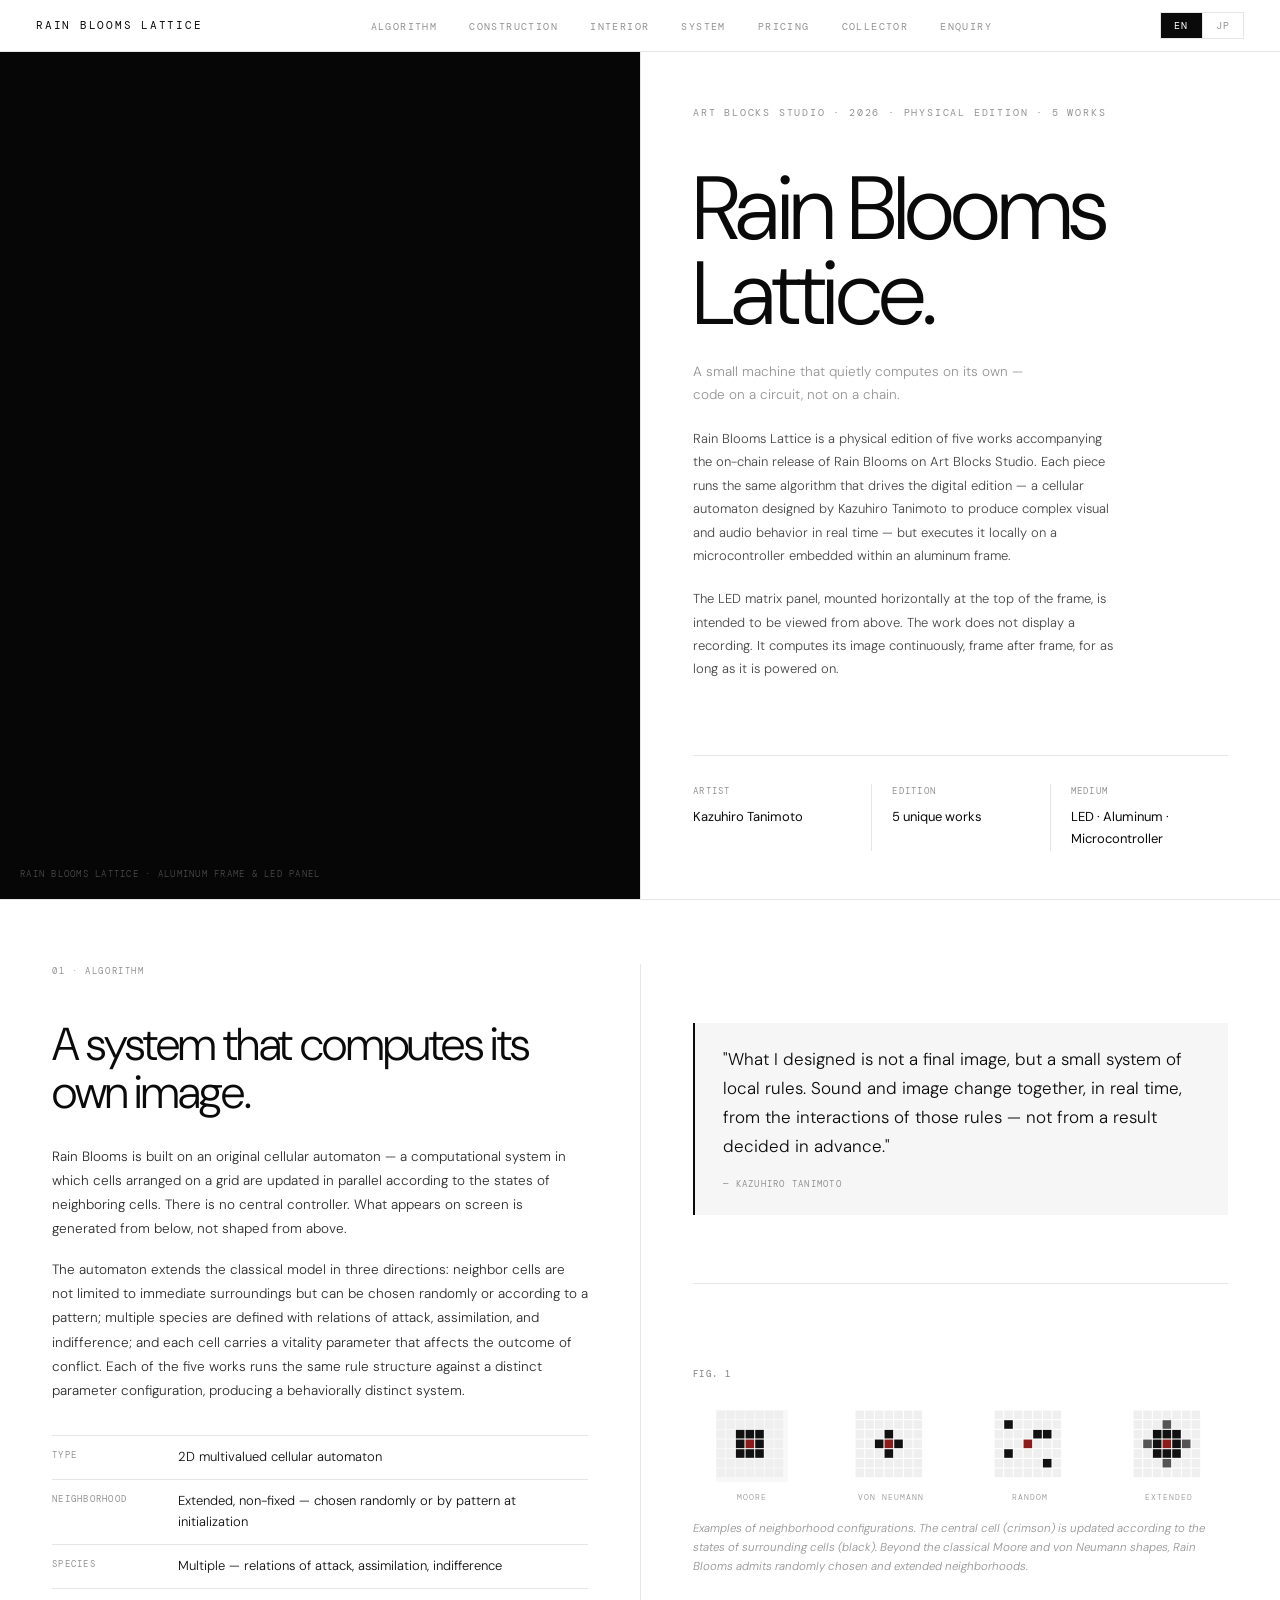
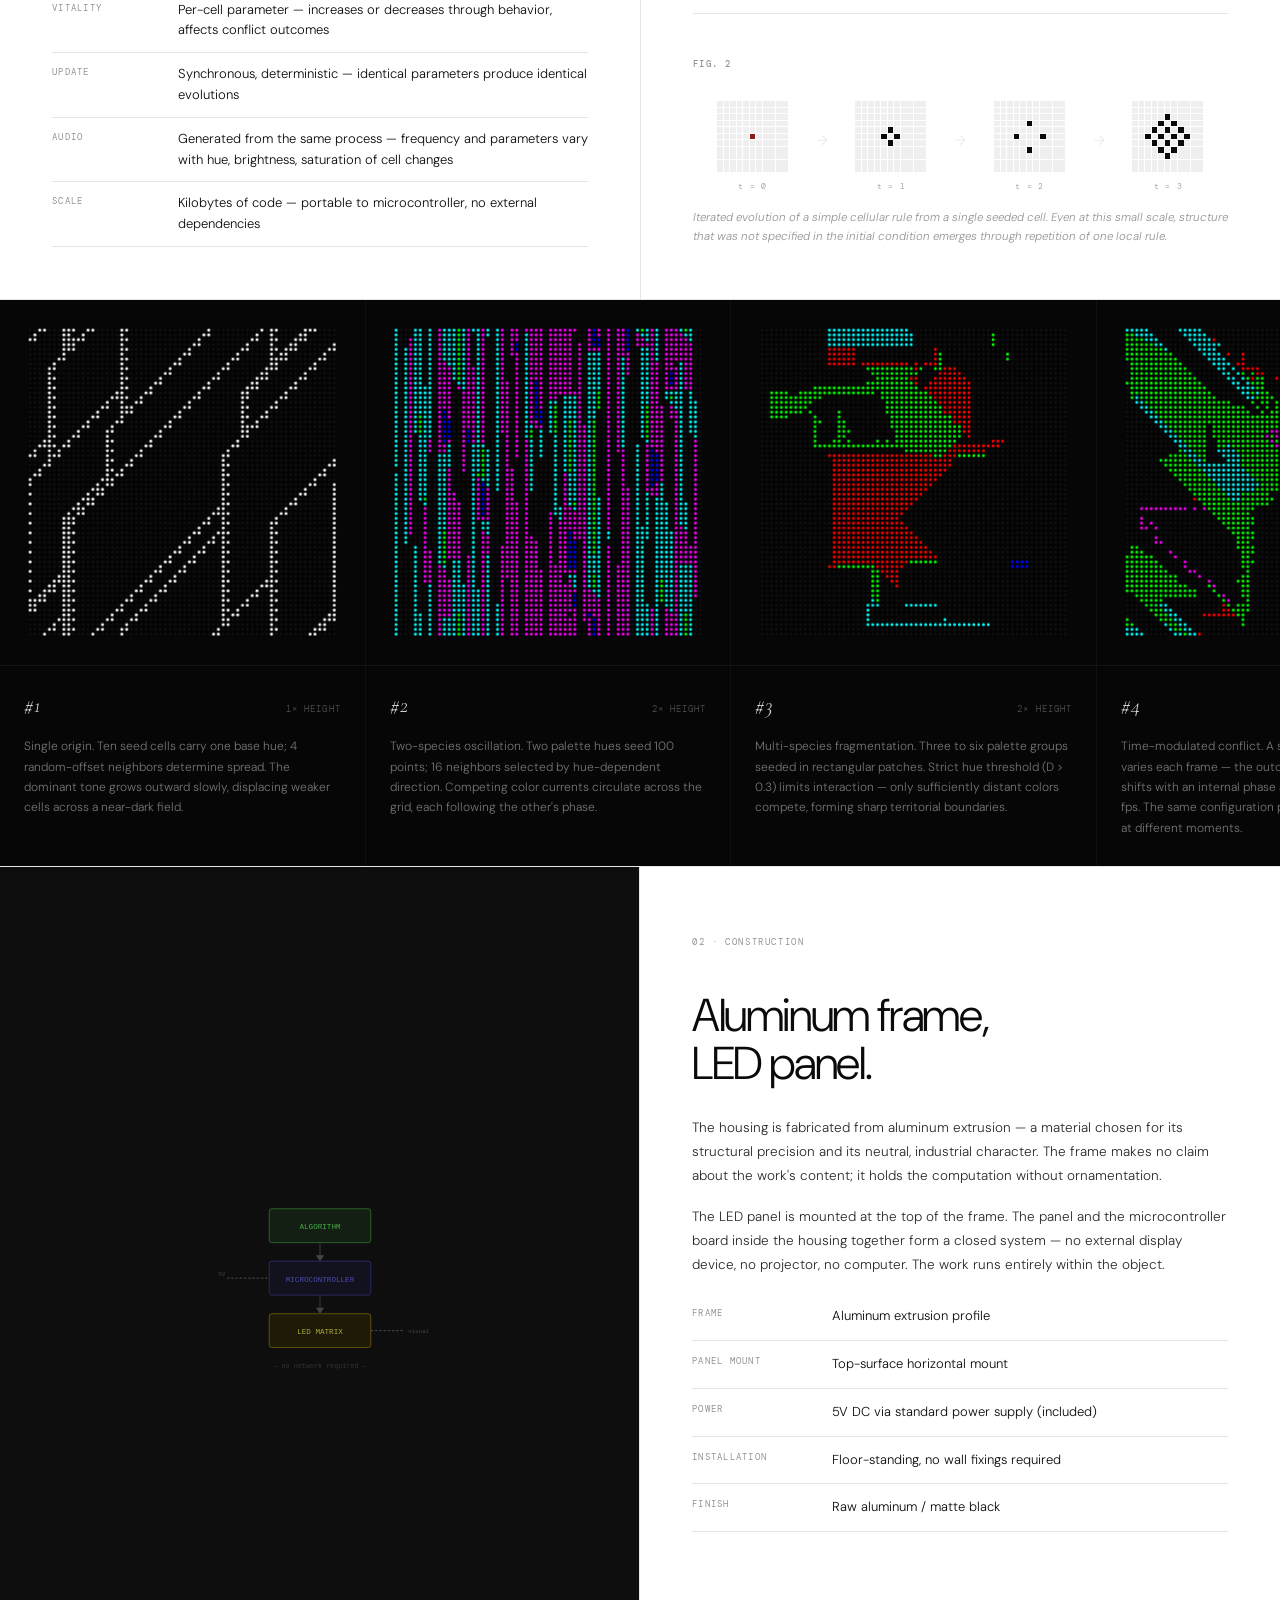
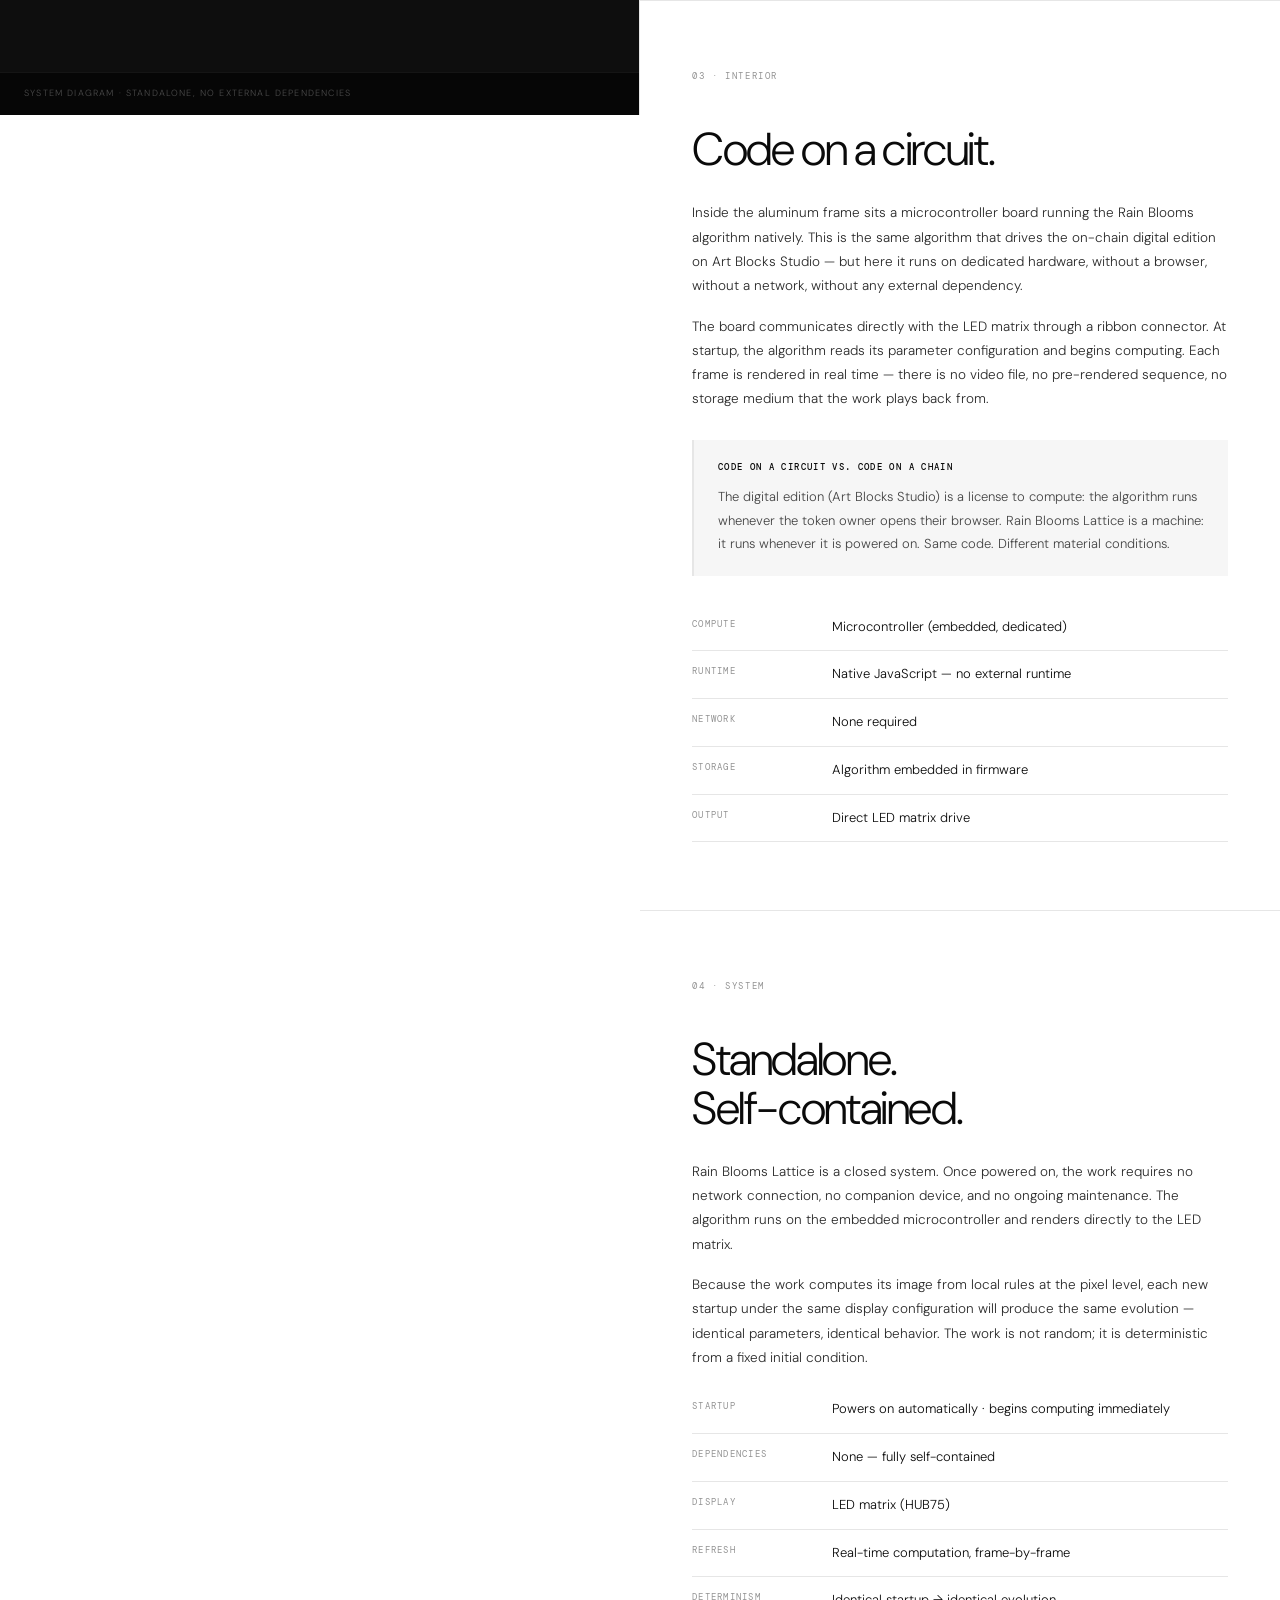
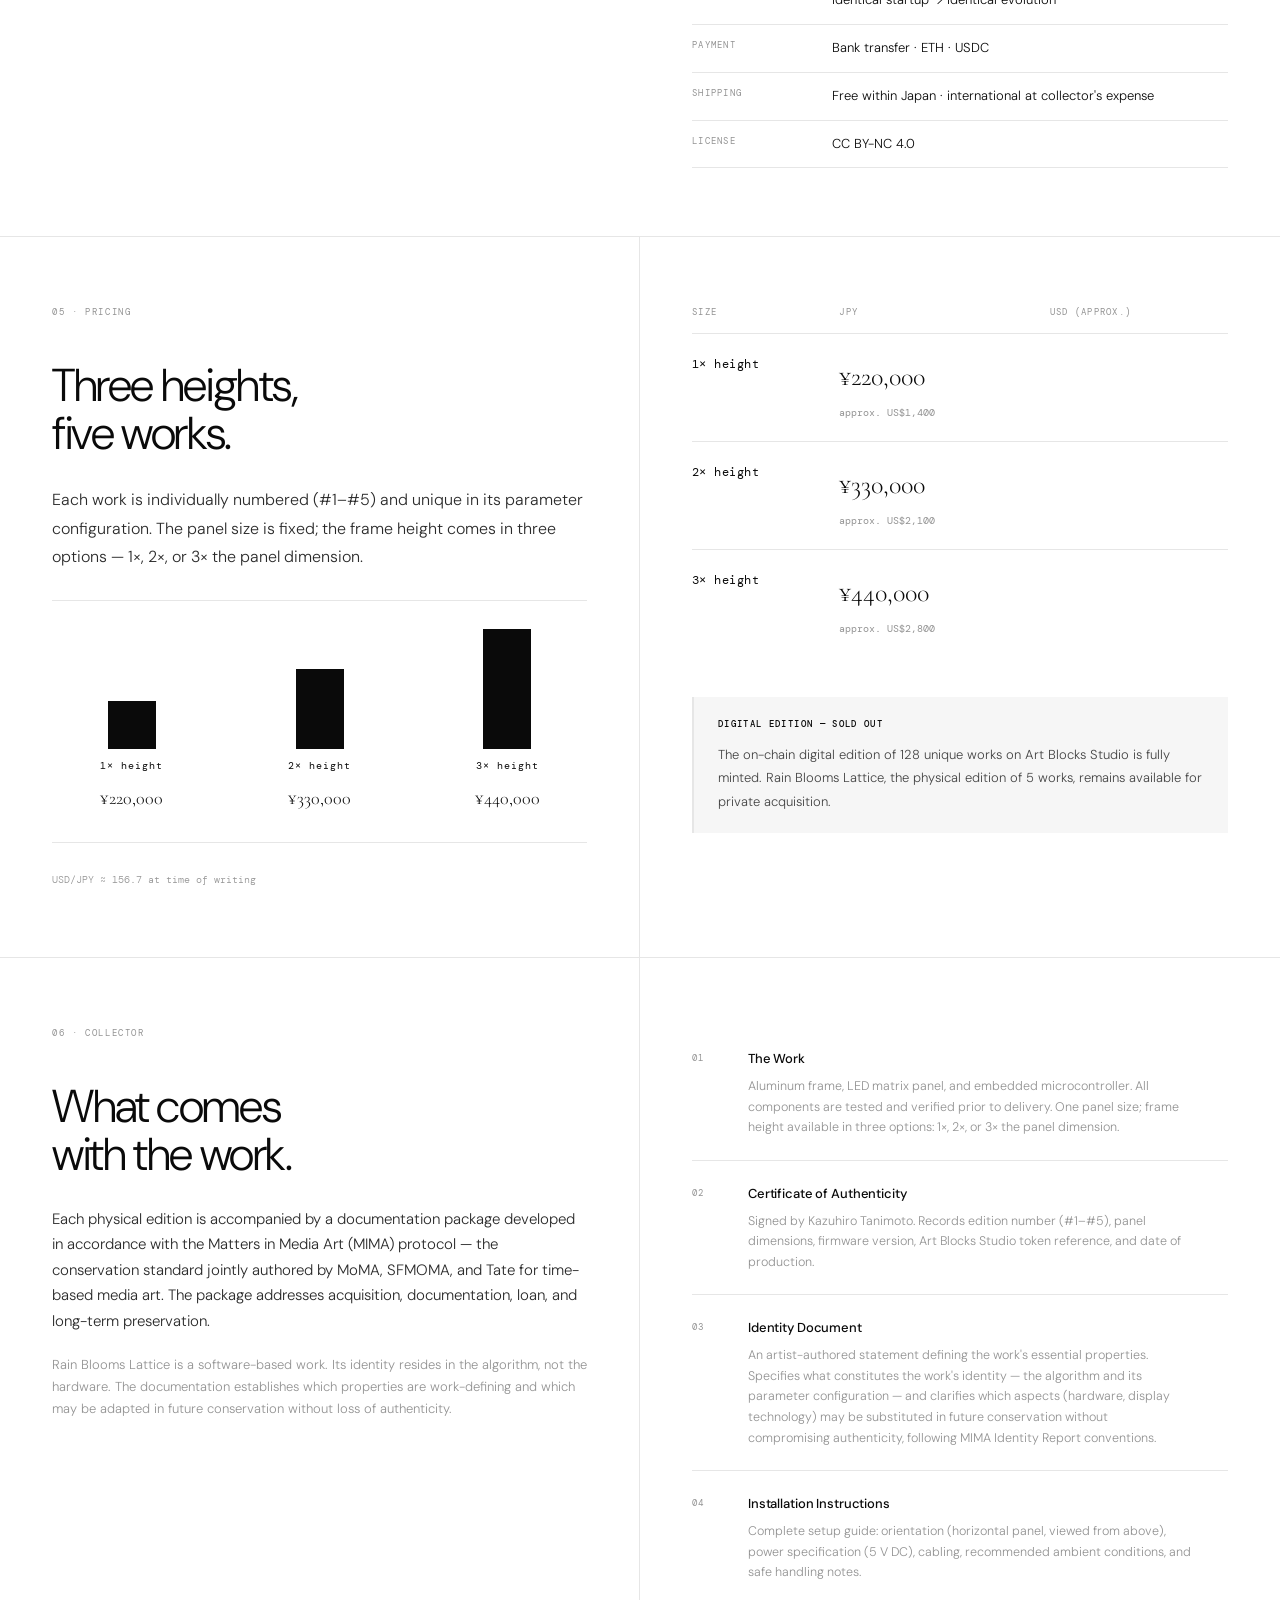
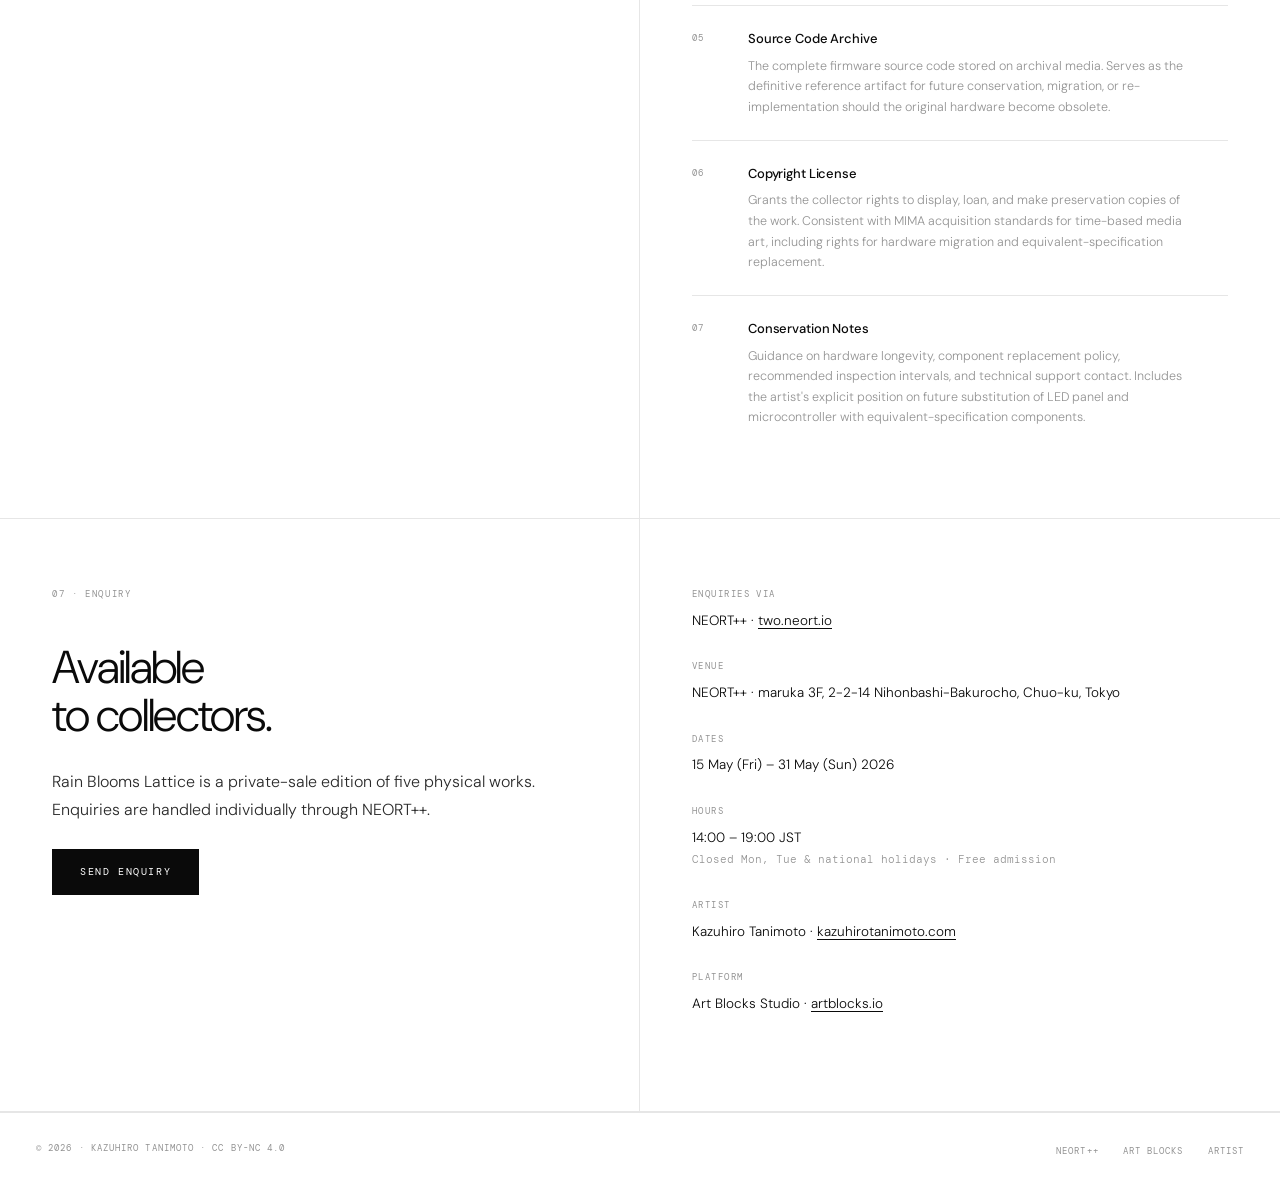
==== commit 148bb4b2: "Fix artist name: replace 谷本和弘 with Kazuhiro Tanimoto in JP copy" ====
--- a/index.html
+++ b/index.html
@@ -1583,7 +1583,7 @@
     'algo.size.lg': '3× height',
     'algo.hint': '← → スクロールして5点の作品を見る',
     'hero.caption': 'Rain Blooms Lattice · アルミフレーム & LEDパネル',
-    'hero.desc.1': 'Rain Blooms LatticeはArt Blocks StudioでのRain Bloomsのオンチェーンリリースに伴うフィジカルエディション、5点の作品です。各作品はデジタルエディションと同じアルゴリズムを実行します——谷本和弘がリアルタイムで複雑な映像と音響の挙動を生み出すために設計したセルオートマトン——ただしアルミフレームに内蔵されたマイコン上でローカルに実行されます。',
+    'hero.desc.1': 'Rain Blooms LatticeはArt Blocks StudioでのRain Bloomsのオンチェーンリリースに伴うフィジカルエディション、5点の作品です。各作品はデジタルエディションと同じアルゴリズムを実行します——Kazuhiro Tanimotoがリアルタイムで複雑な映像と音響の挙動を生み出すために設計したセルオートマトン——ただしアルミフレームに内蔵されたマイコン上でローカルに実行されます。',
     'hero.desc.2': 'フレーム上部に水平に取り付けられたLEDマトリクスパネルは、上から覗き込むように鑑賞されることを想定しています。この作品は映像を再生しません。電源が入っている限り、フレームごとに継続的にイメージを計算し続けます。',
     'kp.type': '種別', 'kp.typeVal': '2次元多値セルオートマトン',
     'kp.neighborhood': '近傍', 'kp.neighborhoodVal': '拡張・非固定——初期化時にランダムまたはパターンで選択',
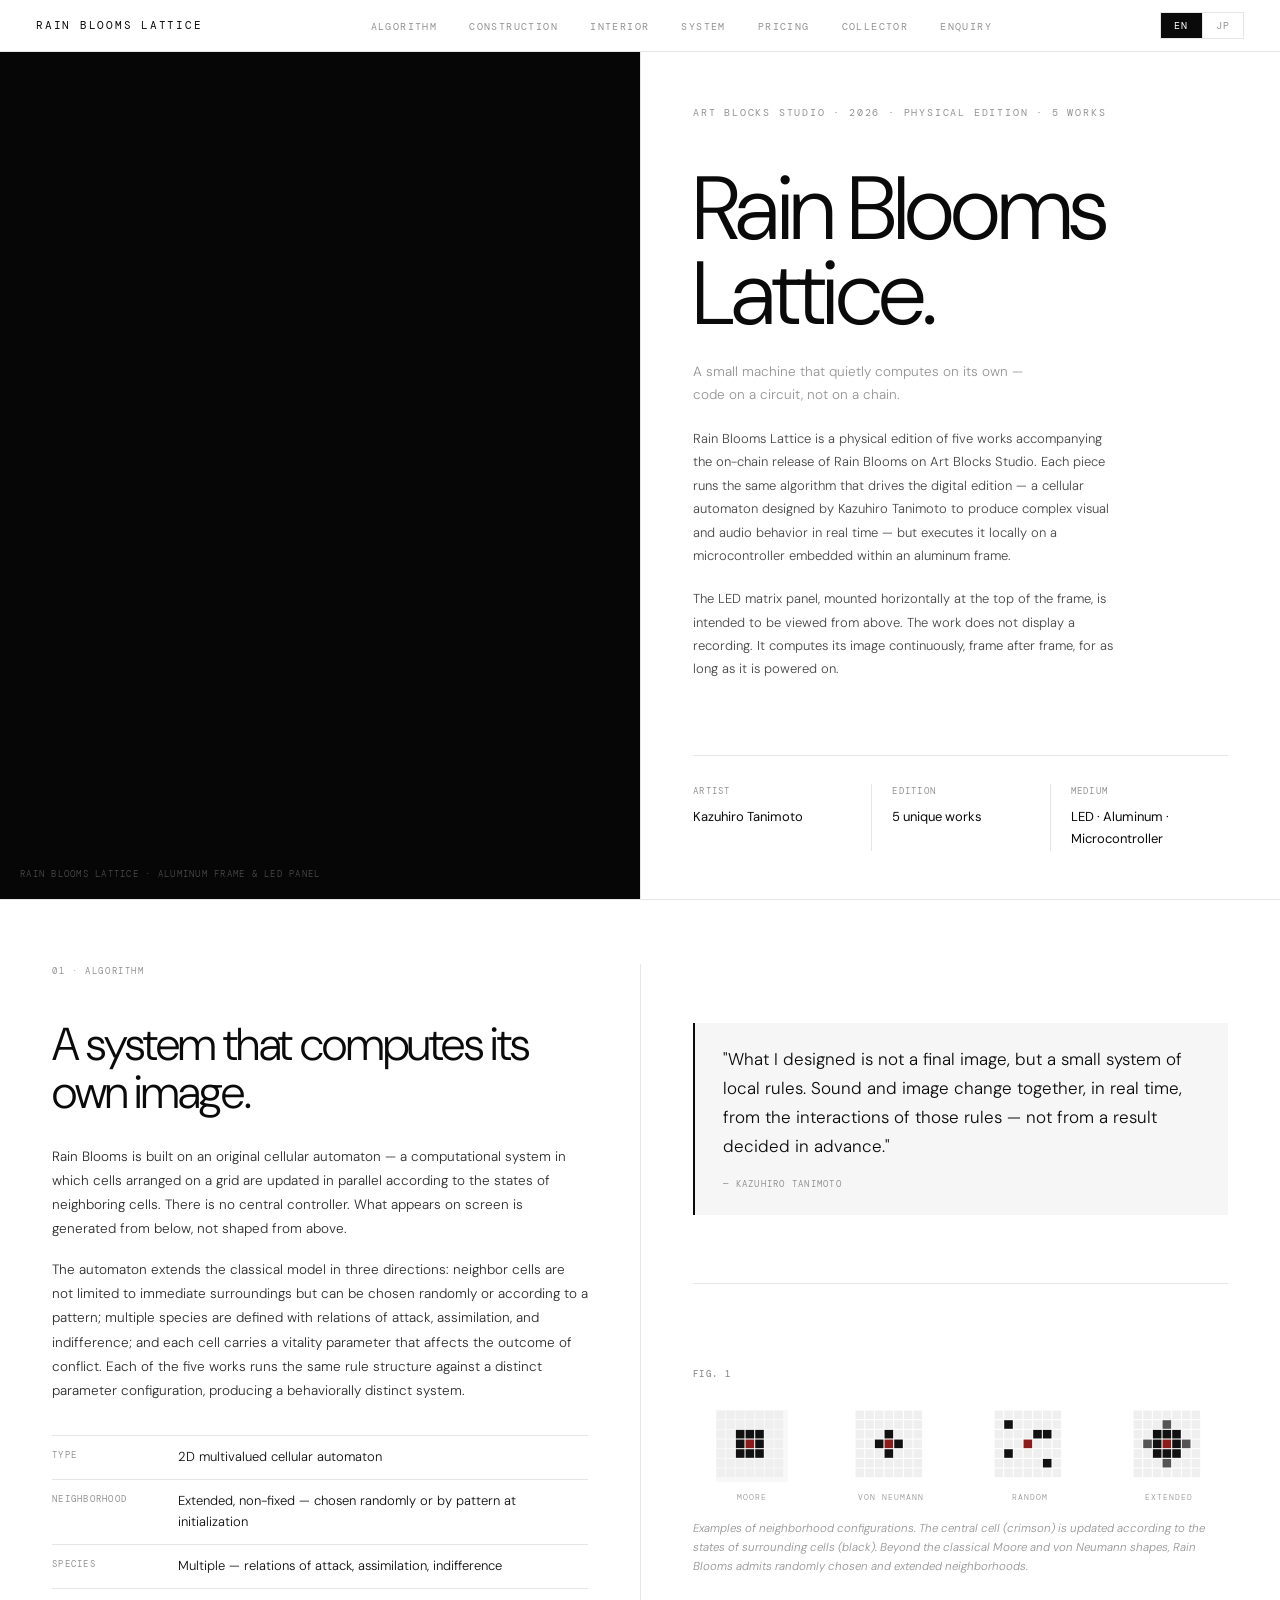
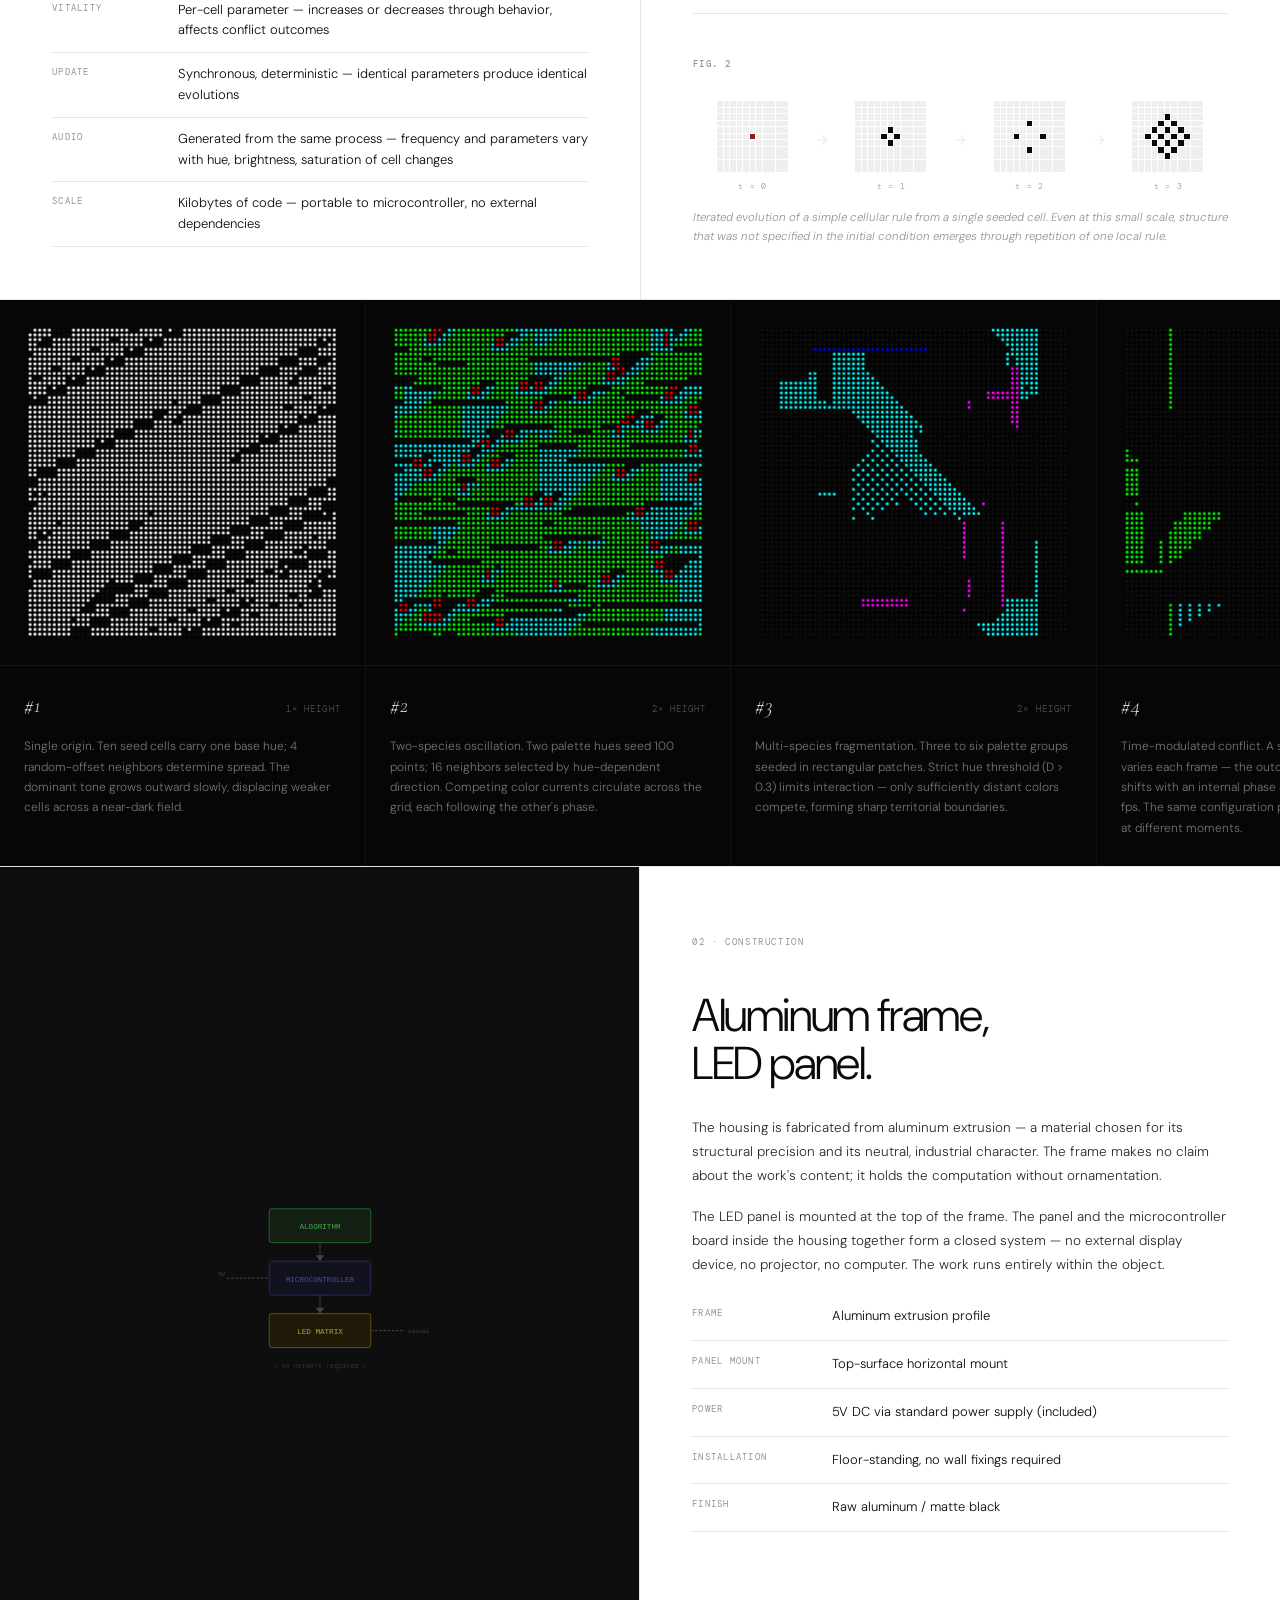
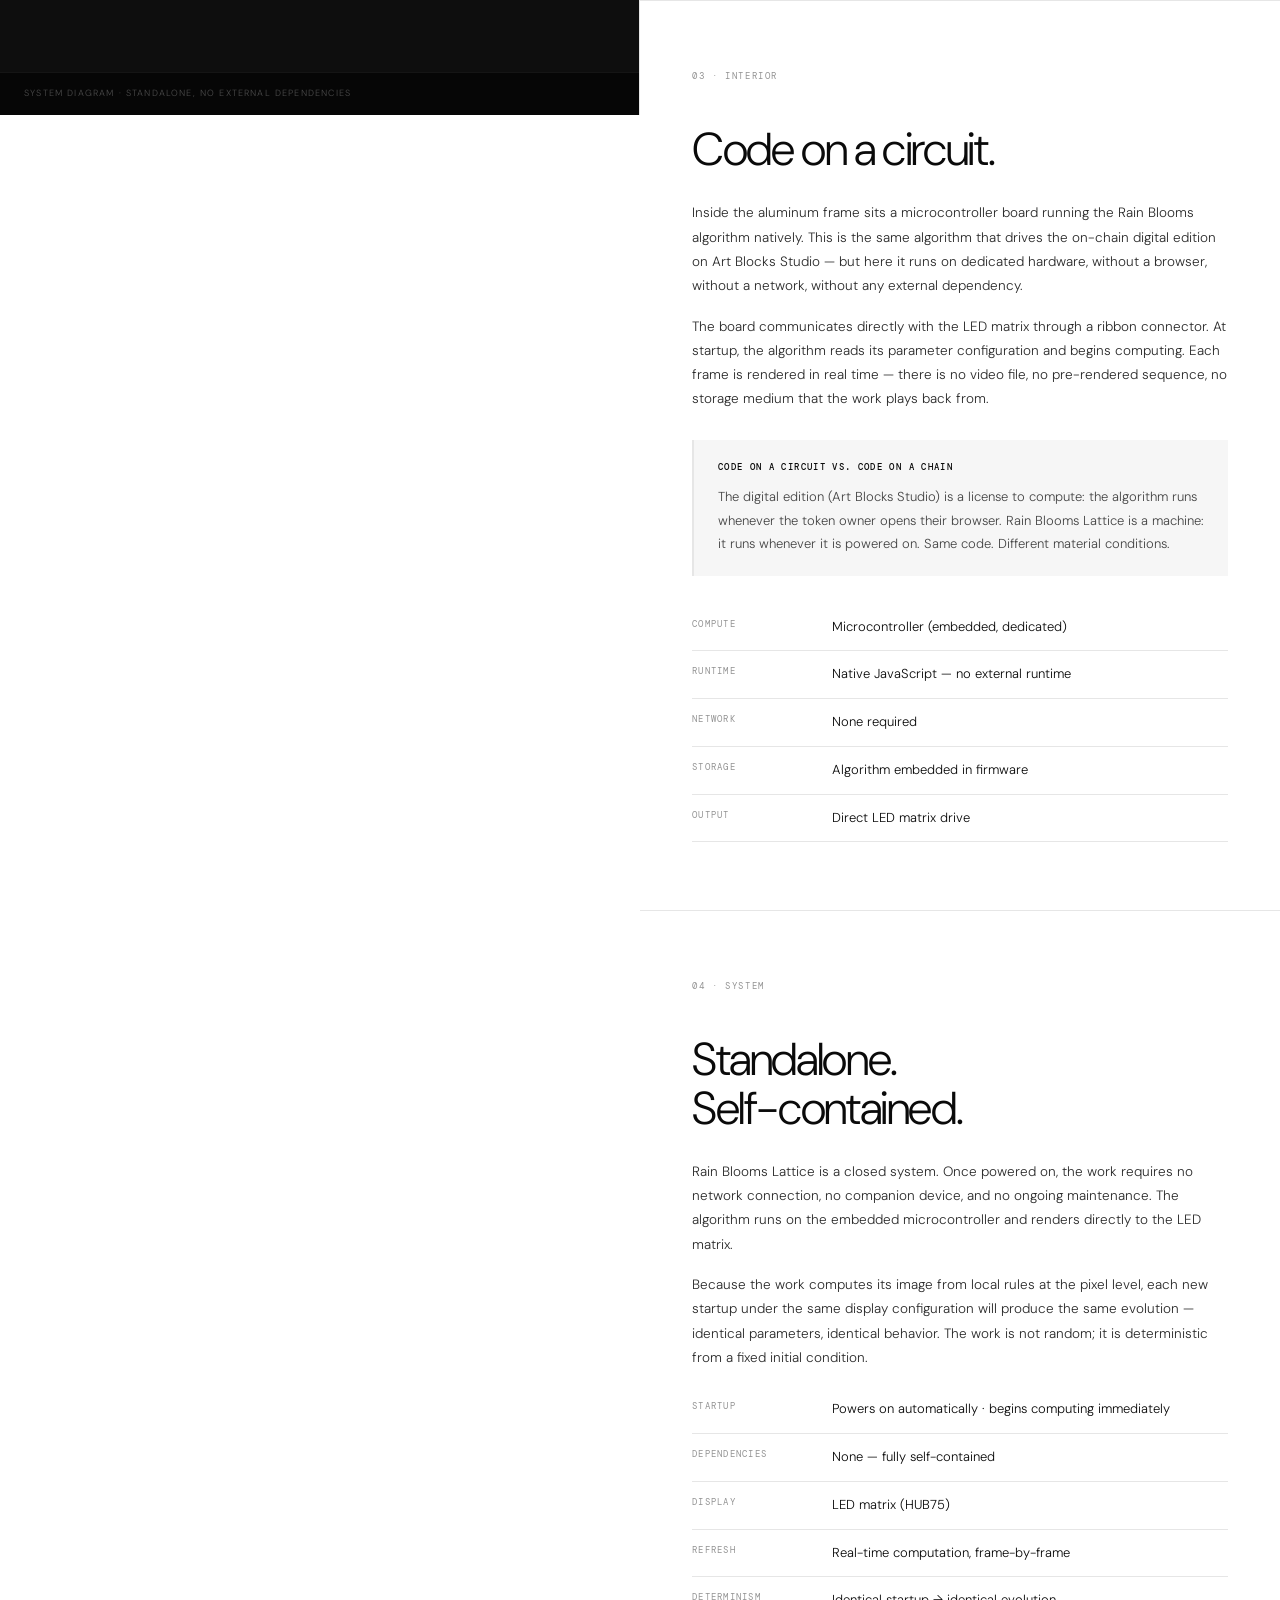
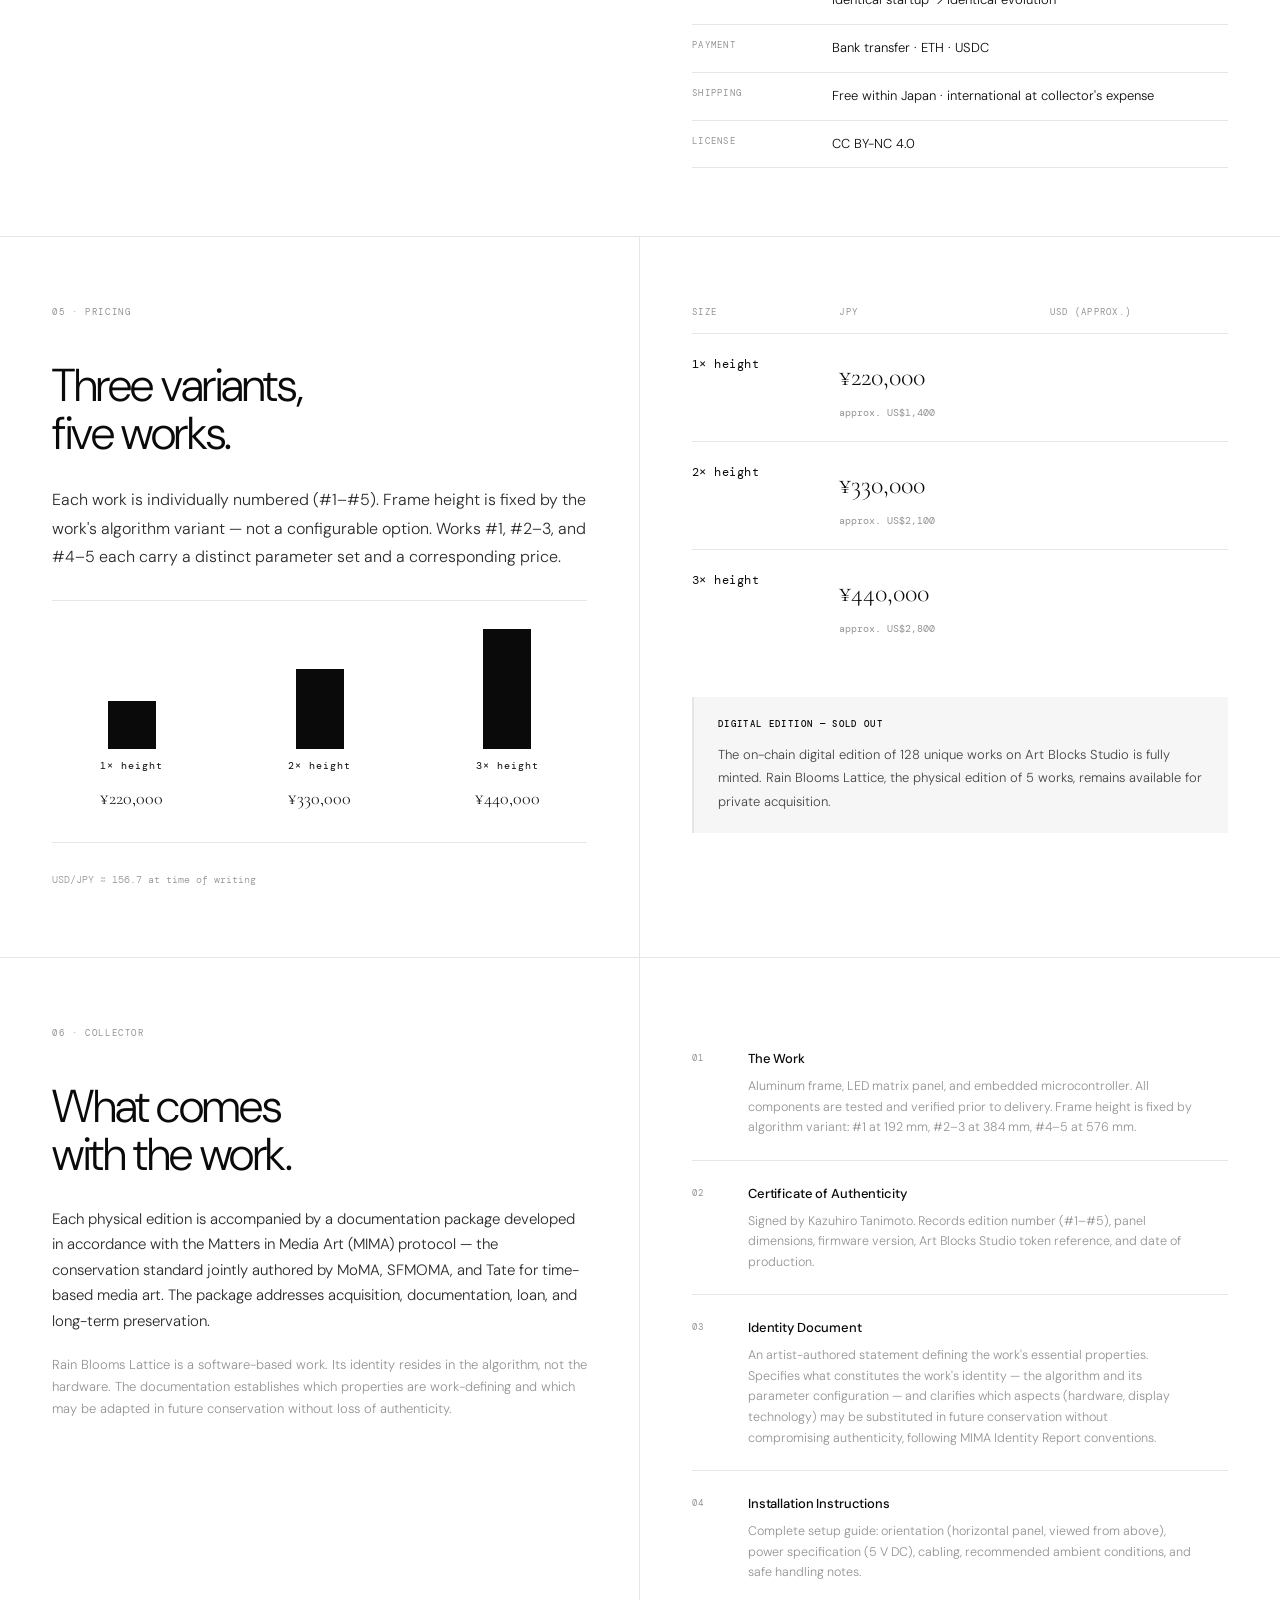
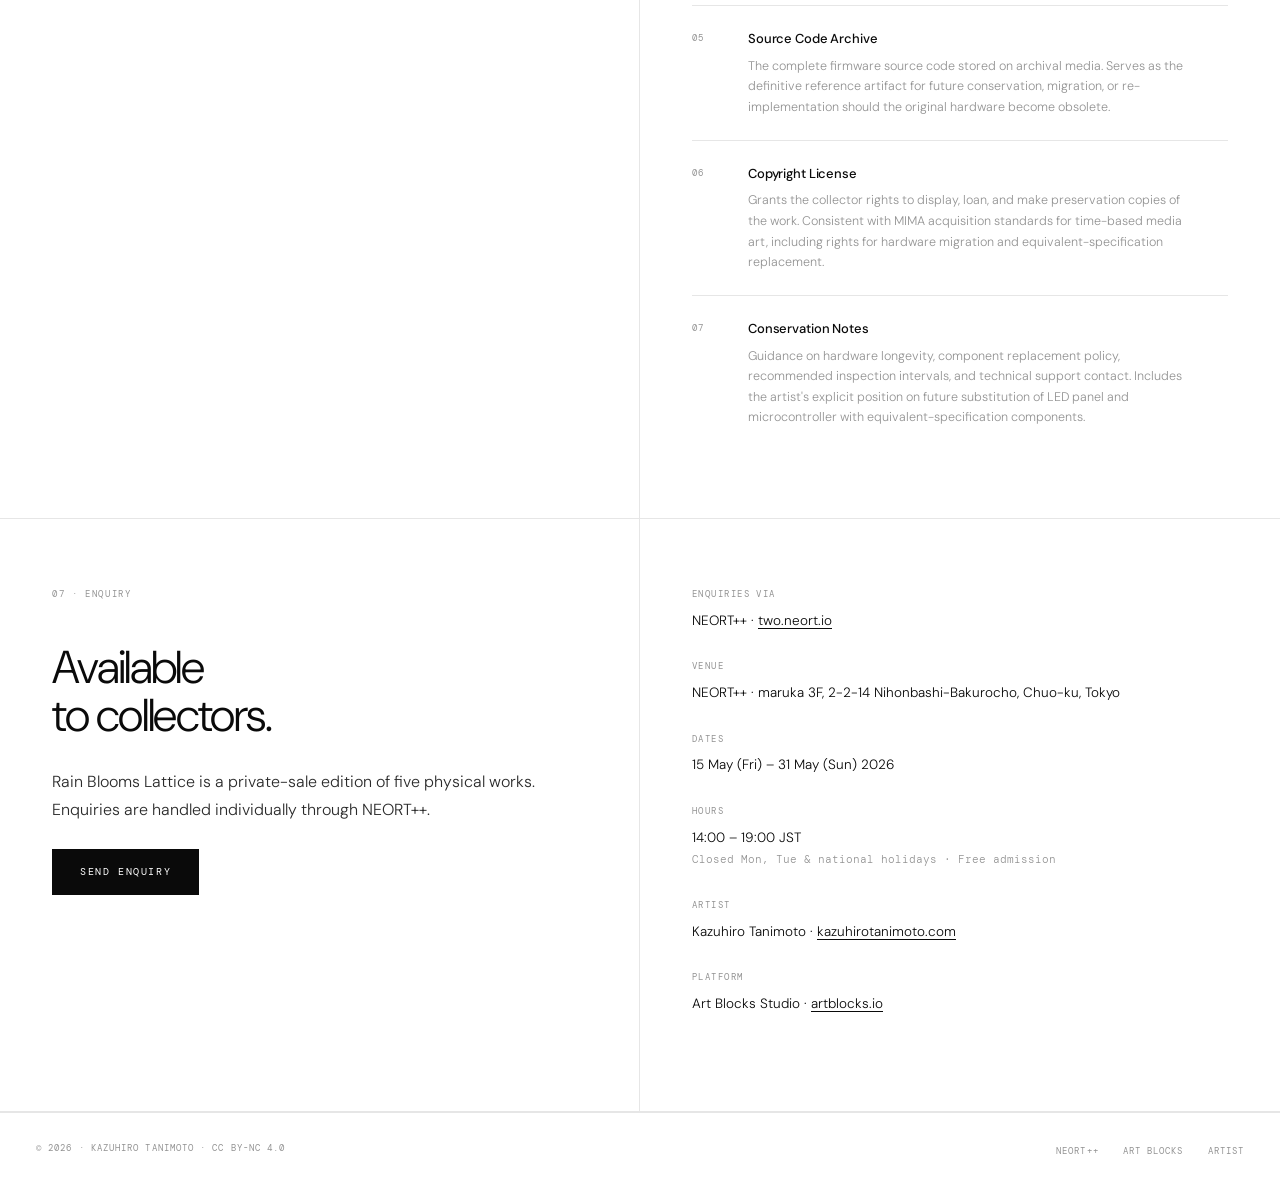
==== commit 7d53e5c6: "Fix pricing copy: frame height is algorithm-linked, not a collector option" ====
--- a/index.html
+++ b/index.html
@@ -1350,7 +1350,7 @@
     'col.desc': 'Each physical edition is accompanied by a documentation package developed in accordance with the Matters in Media Art (MIMA) protocol — the conservation standard jointly authored by MoMA, SFMOMA, and Tate for time-based media art. The package addresses acquisition, documentation, loan, and long-term preservation.',
     'col.note': 'Rain Blooms Lattice is a software-based work. Its identity resides in the algorithm, not the hardware. The documentation establishes which properties are work-defining and which may be adapted in future conservation without loss of authenticity.',
     'col.i1.title': 'The Work',
-    'col.i1.desc': 'Aluminum frame, LED matrix panel, and embedded microcontroller. All components are tested and verified prior to delivery. One panel size; frame height available in three options: 1×, 2×, or 3× the panel dimension.',
+    'col.i1.desc': 'Aluminum frame, LED matrix panel, and embedded microcontroller. All components are tested and verified prior to delivery. Frame height is fixed by algorithm variant: #1 at 192 mm, #2–3 at 384 mm, #4–5 at 576 mm.',
     'col.i2.title': 'Certificate of Authenticity',
     'col.i2.desc': 'Signed by Kazuhiro Tanimoto. Records edition number (#1–#5), panel dimensions, firmware version, Art Blocks Studio token reference, and date of production.',
     'col.i3.title': 'Identity Document',
@@ -1385,7 +1385,7 @@
     's1.p3': 'The panel glows with dense, shifting color — patterns of cells interacting, proliferating, collapsing. The image is never repeated and never recorded. It exists only as the system runs.',
     's2.h2': 'Viewed from <em>above.</em>',
     's2.p1': 'Unlike a wall-hung screen, Rain Blooms Lattice sits on the floor with its panel facing upward. The viewer stands over the work and looks down into a field of computation — a posture that recalls looking into a tide pool or a petri dish in which something is growing.',
-    's2.p2': 'Three heights are offered across the edition — Rain Blooms Lattice #1 through #5 — corresponding to three different LED panel sizes. Height and panel size scale together, so the proportions of the piece remain consistent across the edition.',
+    's2.p2': 'The panel size is the same across all five works. Frame height is determined by algorithm variant: #1 at 1× height, #2–3 at 2× height, #4–5 at 3× height. Height is a property of the work — not a collector-configurable option.',
     's2.note.label': 'On the viewing posture',
     's2.note.body': 'The artist designed the upward-facing orientation deliberately: to position the viewer as an observer of a process, not a reader of a surface. The work does not face you — you look into it.',
     's3.h2': 'Aluminum frame,<br><em>LED panel.</em>',
@@ -1430,8 +1430,8 @@
     'spec.determinism': 'Determinism', 'spec.determinismVal': 'Identical startup → identical evolution',
     'spec.payment': 'Payment', 'spec.paymentVal': 'Bank transfer · ETH · USDC',
     'spec.shipping': 'Shipping', 'spec.shippingVal': 'Free within Japan · international at collector\'s expense',
-    'p.h2': 'Three heights,<br><em>five works.</em>',
-    'p.desc': 'Each work is individually numbered (#1–#5) and unique in its parameter configuration. The panel size is fixed; the frame height comes in three options — 1×, 2×, or 3× the panel dimension.',
+    'p.h2': 'Three variants,<br><em>five works.</em>',
+    'p.desc': 'Each work is individually numbered (#1–#5). Frame height is fixed by the work\'s algorithm variant — not a configurable option. Works #1, #2–3, and #4–5 each carry a distinct parameter set and a corresponding price.',
     'p.height': 'height',
     'p.rate': 'USD/JPY ≈ 156.7 at time of writing',
     'th.size': 'Size', 'th.usd': 'USD (approx.)',
@@ -1482,7 +1482,7 @@
     'col.desc': 'Rain Blooms Latticeの各フィジカルエディションには、MoMA・SFMOMA・テートが共同策定したタイムベース・メディアアートの保存標準「Matters in Media Art（MIMA）」プロトコルに準拠したドキュメンテーション・パッケージが付属します。取得・ドキュメンテーション・貸借・長期保存の4段階に対応しています。',
     'col.note': 'Rain Blooms Latticeはソフトウェアベースの作品です。作品の同一性はハードウェアではなくアルゴリズムに宿ります。付属文書は、作品を定義する本質的特性と、将来の保存・修復において真正性を損なわずに変更可能な範囲を明示します。',
     'col.i1.title': '作品本体',
-    'col.i1.desc': 'アルミフレーム、LEDマトリクスパネル、組み込みマイコン一式。納品前に全コンポーネントの動作確認済み。パネルサイズは1種類、フレームの高さはパネル寸法の1倍・2倍・3倍の3種。',
+    'col.i1.desc': 'アルミフレーム、LEDマトリクスパネル、組み込みマイコン一式。納品前に全コンポーネントの動作確認済み。フレームの高さはアルゴリズムのバリアントに対応：#1が192mm、#2–3が384mm、#4–5が576mm。',
     'col.i2.title': '真正性証明書',
     'col.i2.desc': 'Kazuhiro Tanimotoによる直筆署名入り。エディション番号（#1〜#5）、パネル寸法、ファームウェアバージョン、Art Blocks Studioトークン参照番号、製作年月日を記載。',
     'col.i3.title': '作品同一性文書（Identity Document）',
@@ -1517,7 +1517,7 @@
     's1.p3': 'パネルは密で変化し続ける色彩で輝きます——セルが相互作用し、増殖し、崩壊するパターン。その画像は繰り返されることなく、記録されることもなく、システムが動き続ける間だけ存在します。',
     's2.h2': '<em>上から</em>鑑賞する。',
     's2.p1': '壁掛けスクリーンとは異なり、Rain Blooms Latticeは床に置かれ、パネルを上向きにしています。鑑賞者は作品の上に立ち、コンピューテーションの広がりを俯瞰します——潮だまりやペトリ皿を覗き込むような姿勢です。',
-    's2.p2': 'パネルサイズは1種類。フレームの高さはパネル寸法の1倍・2倍・3倍から選択します。高さが変わっても、パネルと空間の関係性——真上から覗き込む構造——は変わりません。',
+    's2.p2': 'パネルサイズは全5点共通。フレームの高さはアルゴリズムのバリアントに対応して決まります：#1が1×高さ、#2–3が2×高さ、#4–5が3×高さ。高さは作品固有の特性であり、コレクターが選択するオプションではありません。',
     's2.note.label': '鑑賞姿勢について',
     's2.note.body': 'アーティストは上向きの配置を意図的に設計しました。鑑賞者を表面の「読み手」ではなく、プロセスの「観察者」として位置づけるために。作品はあなたに向き合いません——あなたが中を覗き込むのです。',
     's3.h2': 'アルミフレーム、<br><em>LEDパネル。</em>',
@@ -1562,8 +1562,8 @@
     'spec.determinism': '決定論', 'spec.determinismVal': '同一起動 → 同一進化',
     'spec.payment': '支払い', 'spec.paymentVal': '銀行振込 · ETH · USDC',
     'spec.shipping': '配送', 'spec.shippingVal': '国内送料無料 · 海外はコレクター負担',
-    'p.h2': '3つの高さ、<br><em>5点の作品。</em>',
-    'p.desc': '各作品は個別に番号付け（#1–#5）され、パラメーター構成がユニークです。パネルサイズは1種類。フレームの高さはパネル寸法の1倍・2倍・3倍の3種から選択します。',
+    'p.h2': '3つのバリアント、<br><em>5点の作品。</em>',
+    'p.desc': '各作品は個別に番号付け（#1–#5）され、パラメーター構成がユニークです。フレームの高さはアルゴリズムのバリアントによって決まります——選択できるオプションではありません。#1、#2–3、#4–5の各グループが異なるパラメーターと価格に対応します。',
     'p.height': '倍',
     'p.rate': '参考レート：USD/JPY ≈ 156.7（執筆時点）',
     'th.size': 'サイズ', 'th.usd': 'USD（概算）',
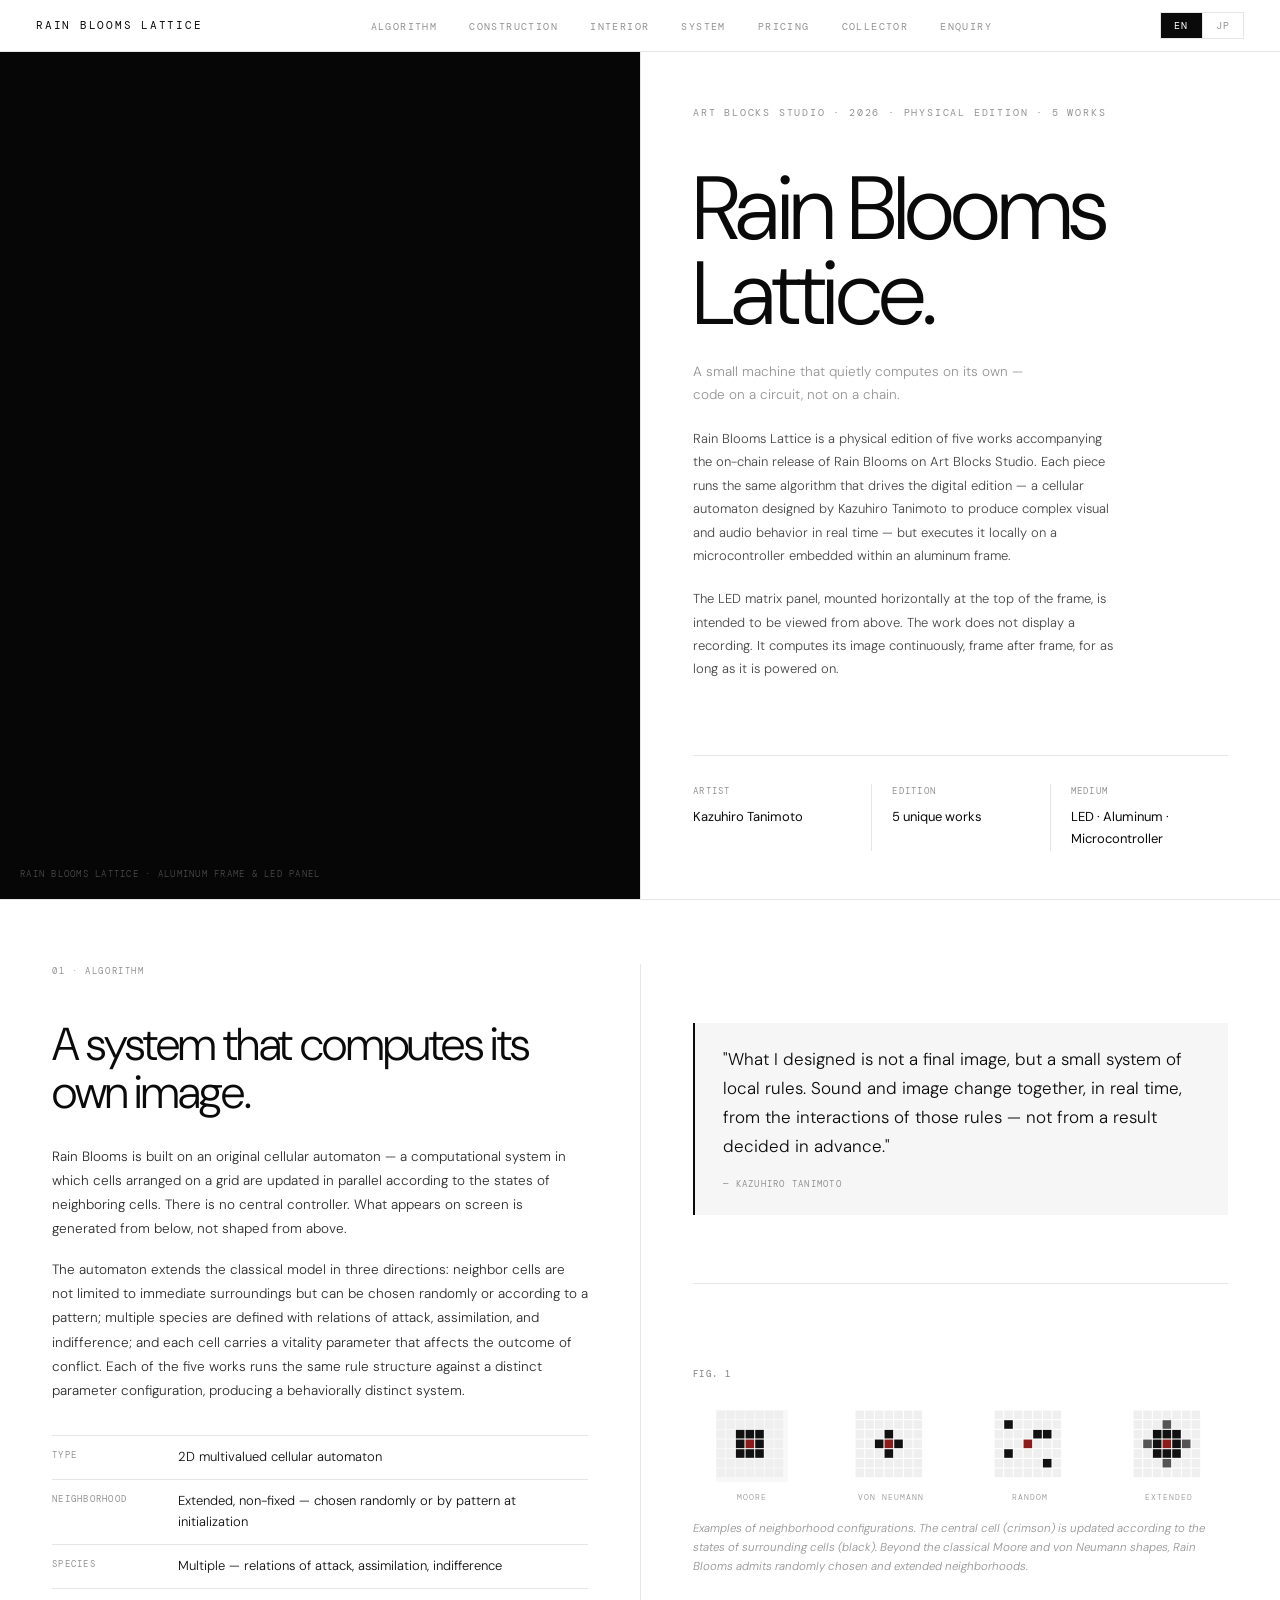
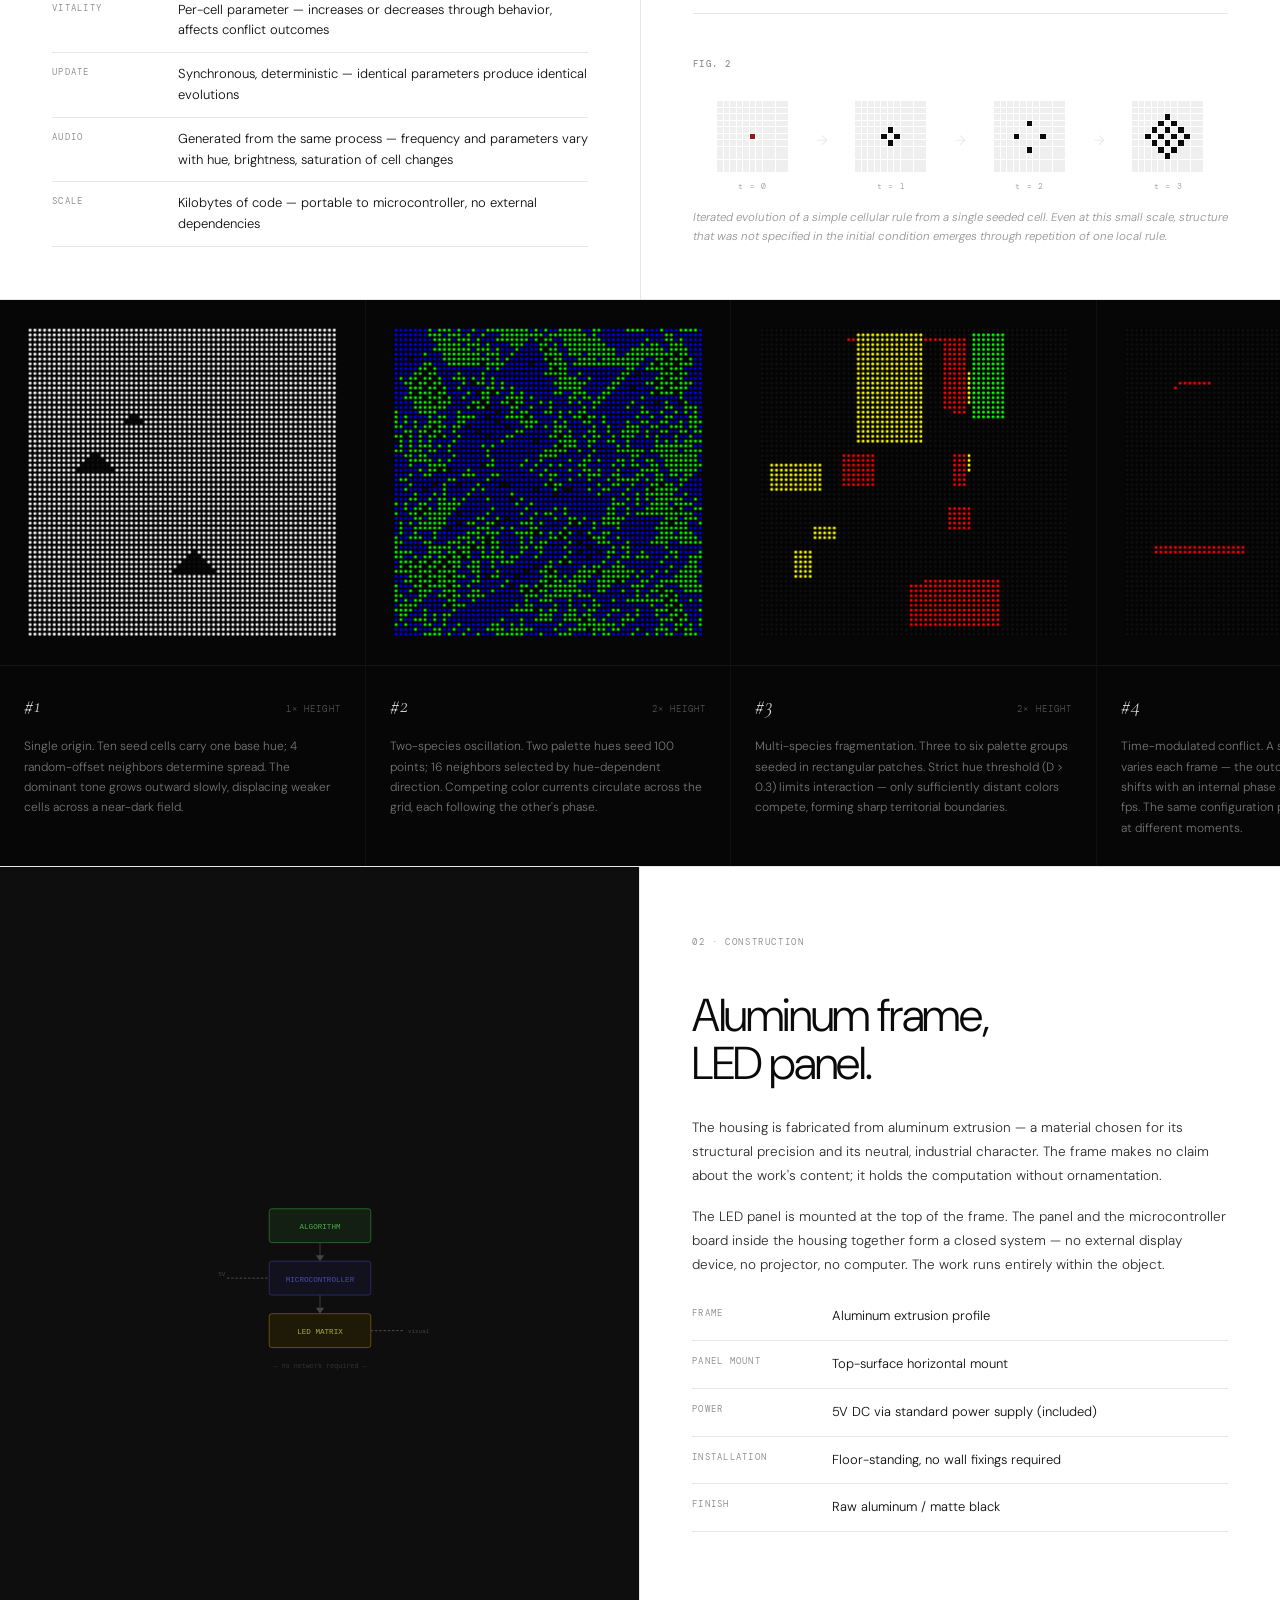
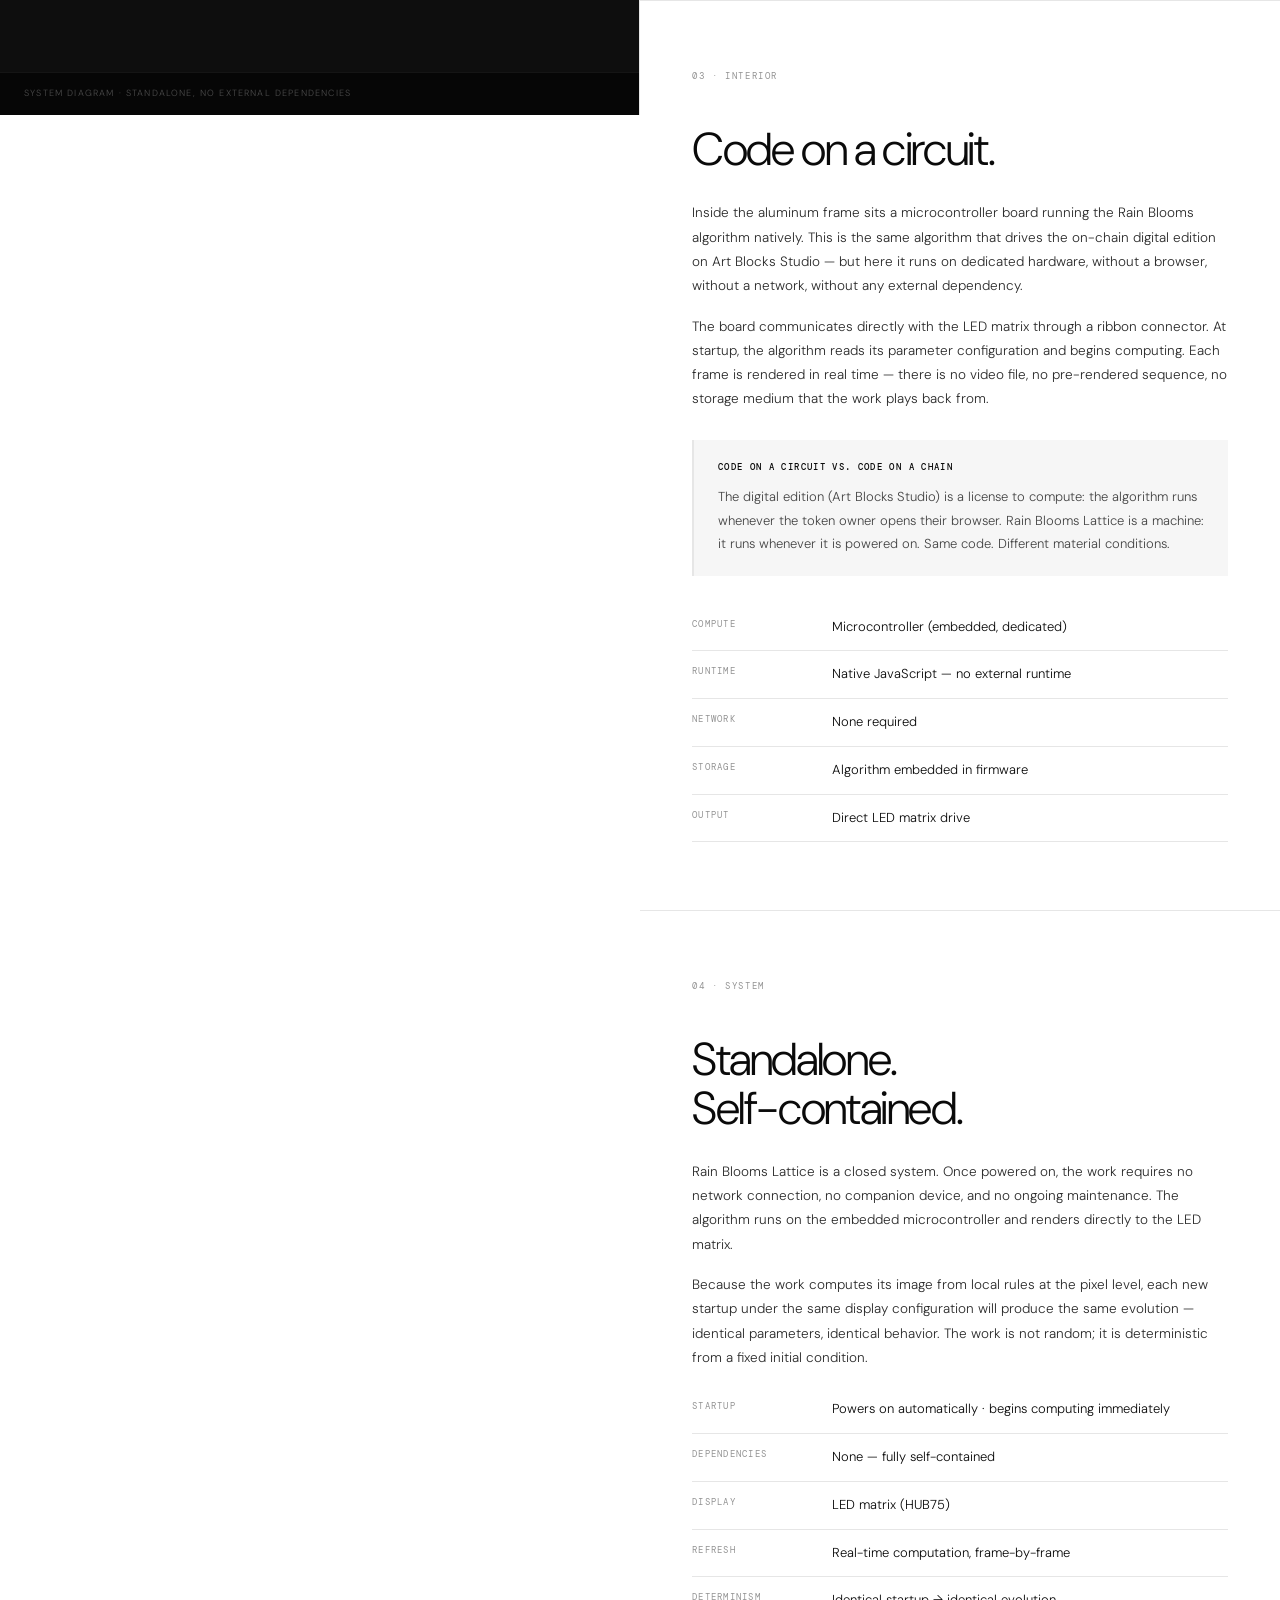
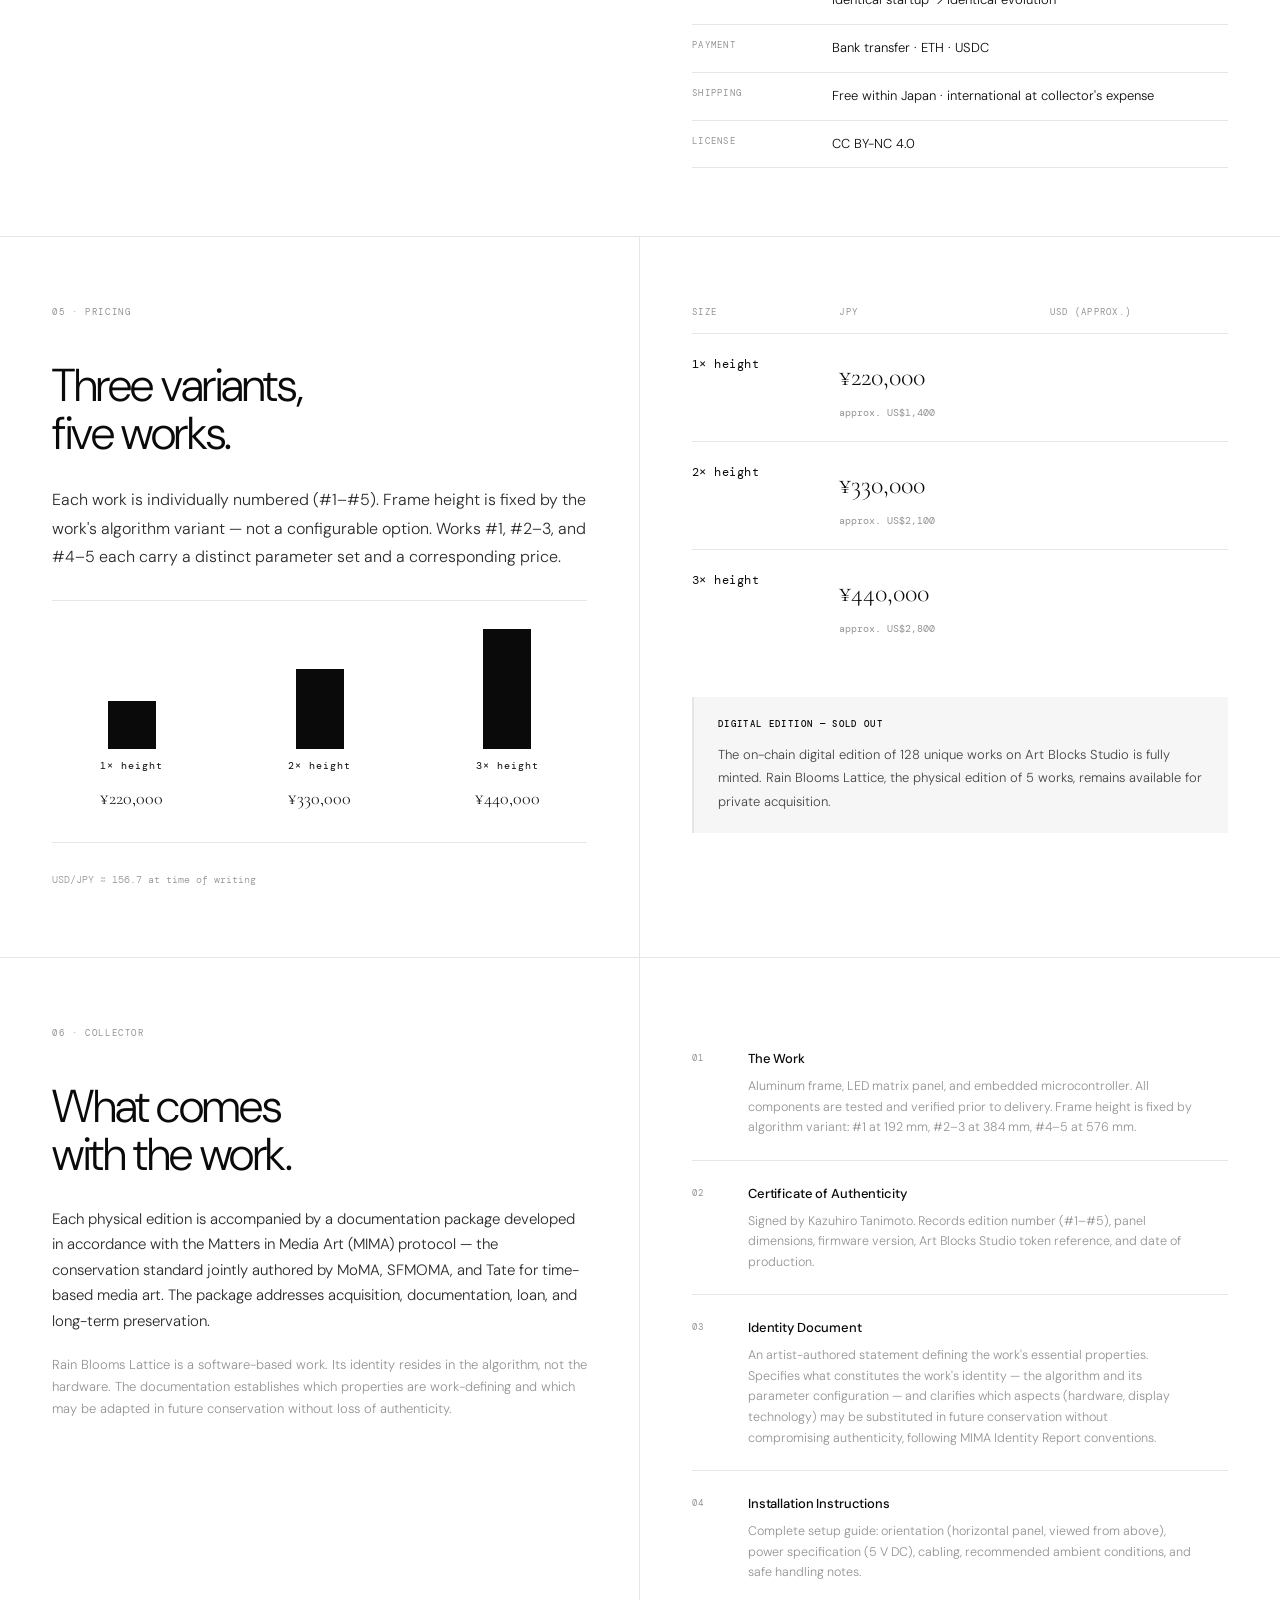
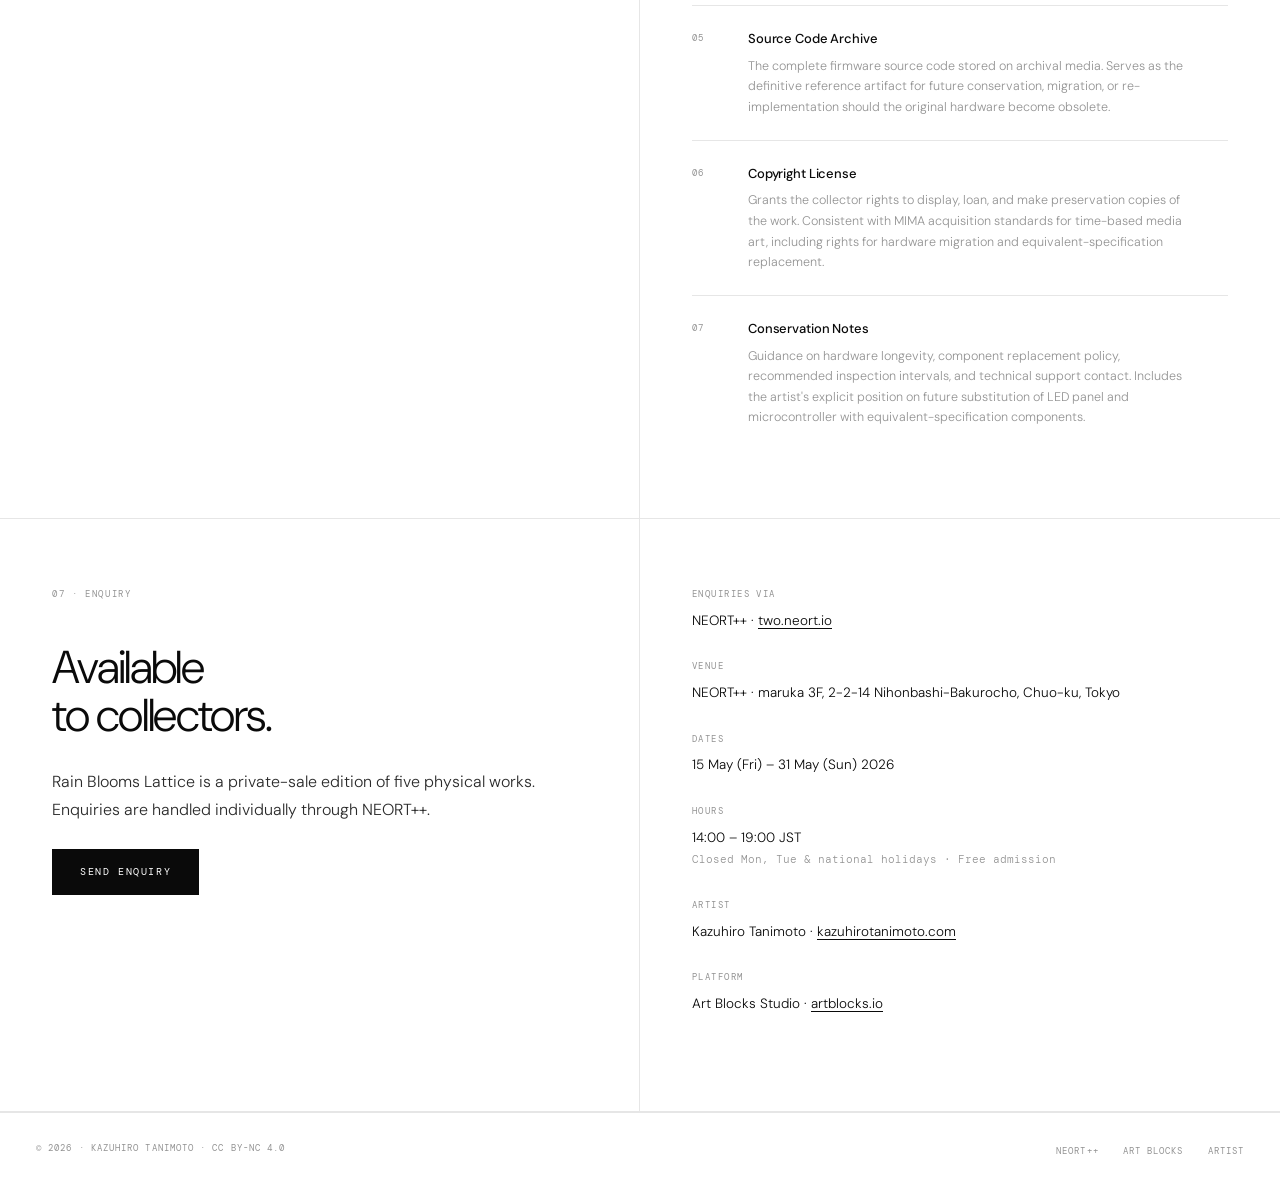
==== commit 6aa3a190: "Fix JP copy: remove メンテナンス不要, replace ；and ： with 。" ====
--- a/index.html
+++ b/index.html
@@ -1527,7 +1527,7 @@
     's4.p1': 'アルミフレームの内部には、Rain Bloomsのアルゴリズムをネイティブで実行するマイコン基板が収められています。これはArt Blocks StudioのオンチェインデジタルエディションをDriveするのと同じアルゴリズムです——しかしここでは専用ハードウェア上で動作し、ブラウザも、ネットワークも、外部依存も一切必要ありません。',
     's4.p2': '基板はリボンコネクターを通じてLEDマトリクスと直接通信します。起動時に、アルゴリズムはパラメーター設定を読み込み、計算を開始します。各フレームはリアルタイムでレンダリングされます——映像ファイルも、事前レンダリングされたシーケンスも、再生用ストレージも存在しません。',
     's4.note.label': '回路上のコード vs. チェーン上のコード',
-    's4.note.body': 'デジタルエディション（Art Blocks Studio）は計算するためのライセンスです：トークン保有者がブラウザを開くたびにアルゴリズムが実行されます。Rain Blooms Latticeはマシンです：電源が入るたびに動作します。同じコード。異なる物質的条件。',
+    's4.note.body': 'デジタルエディション（Art Blocks Studio）は計算するためのライセンスです。トークン保有者がブラウザを開くたびにアルゴリズムが実行されます。Rain Blooms Latticeはマシンです。電源が入るたびに動作します。同じコード。異なる物質的条件。',
     's5.h2': '<em>自らのイメージを計算する</em>システム。',
     's5.quote': '「私がデザインしたのは完成した画像ではなく、ローカルルールの小さなシステムです。サウンドとイメージはリアルタイムで、それらのルールの相互作用から変化します——事前に決定された結果からではなく。」',
     's5.p1': 'Rain Bloomsはオリジナルのセルオートマトンを基盤としています——グリッド上に配置されたセルが、隣接セルの状態に従って並列に更新される計算システムです。中央コントローラーは存在しません。複雑な現象は一つのローカルルールセットの繰り返し適用から生じます。',
@@ -1535,8 +1535,8 @@
     's5.note.label': '決定論',
     's5.note.body': '各コンフィギュレーション内では、プロセスは完全に<strong>決定論的</strong>です：同一の条件は同一の進化を生み出します。エディション全体での変化は、ランタイムのランダム性からではなく、基礎となるパラメーターセットの差異から生じます。',
     's6.h2': 'スタンドアロン。<br><em>完全自己完結。</em>',
-    's6.p1': 'Rain Blooms Latticeは閉じたシステムです。電源を入れれば、ネットワーク接続も、コンパニオンデバイスも、継続的なメンテナンスも不要です。アルゴリズムは内蔵マイコン上で実行され、LEDマトリクスへ直接レンダリングします。',
-    's6.p2': '作品はピクセルレベルのローカルルールからイメージを計算するため、同じ表示設定での新しい起動ごとに同一の進化を生み出します——同一のパラメーター、同一の動作。作品はランダムではありません；固定された初期条件からの決定論的プロセスです。',
+    's6.p1': 'Rain Blooms Latticeは閉じたシステムです。電源を入れれば、ネットワーク接続も、コンパニオンデバイスも不要です。アルゴリズムは内蔵マイコン上で実行され、LEDマトリクスへ直接レンダリングします。',
+    's6.p2': '作品はピクセルレベルのローカルルールからイメージを計算するため、同じ表示設定での新しい起動ごとに同一の進化を生み出します——同一のパラメーター、同一の動作。作品はランダムではありません。固定された初期条件からの決定論的プロセスです。',
     'spec.surface': '表面', 'spec.surfaceVal': 'LEDマトリクスパネル',
     'spec.sizes': 'サイズ', 'spec.frame': 'フレーム',
     'spec.frameVal': 'アルミ押出材、床置き自立型', 'spec.frameVal2': 'アルミ押出材プロファイル',
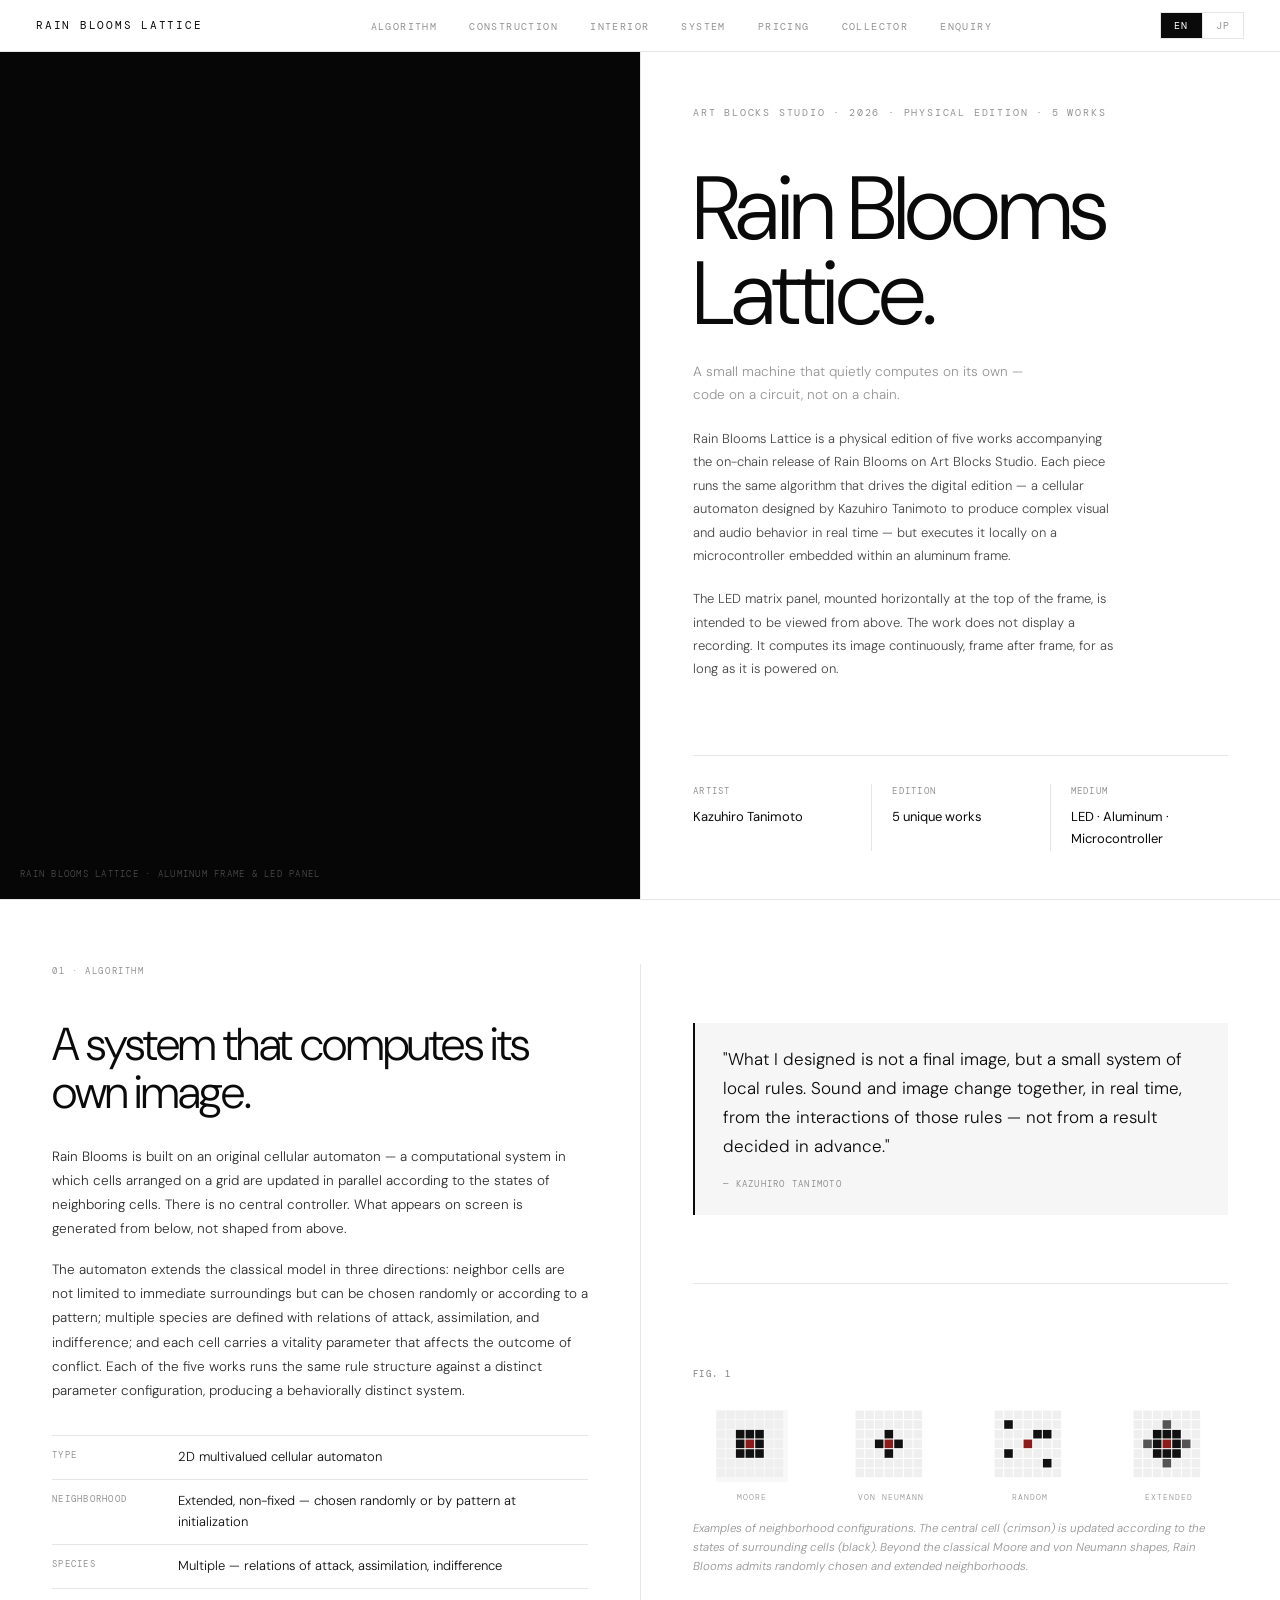
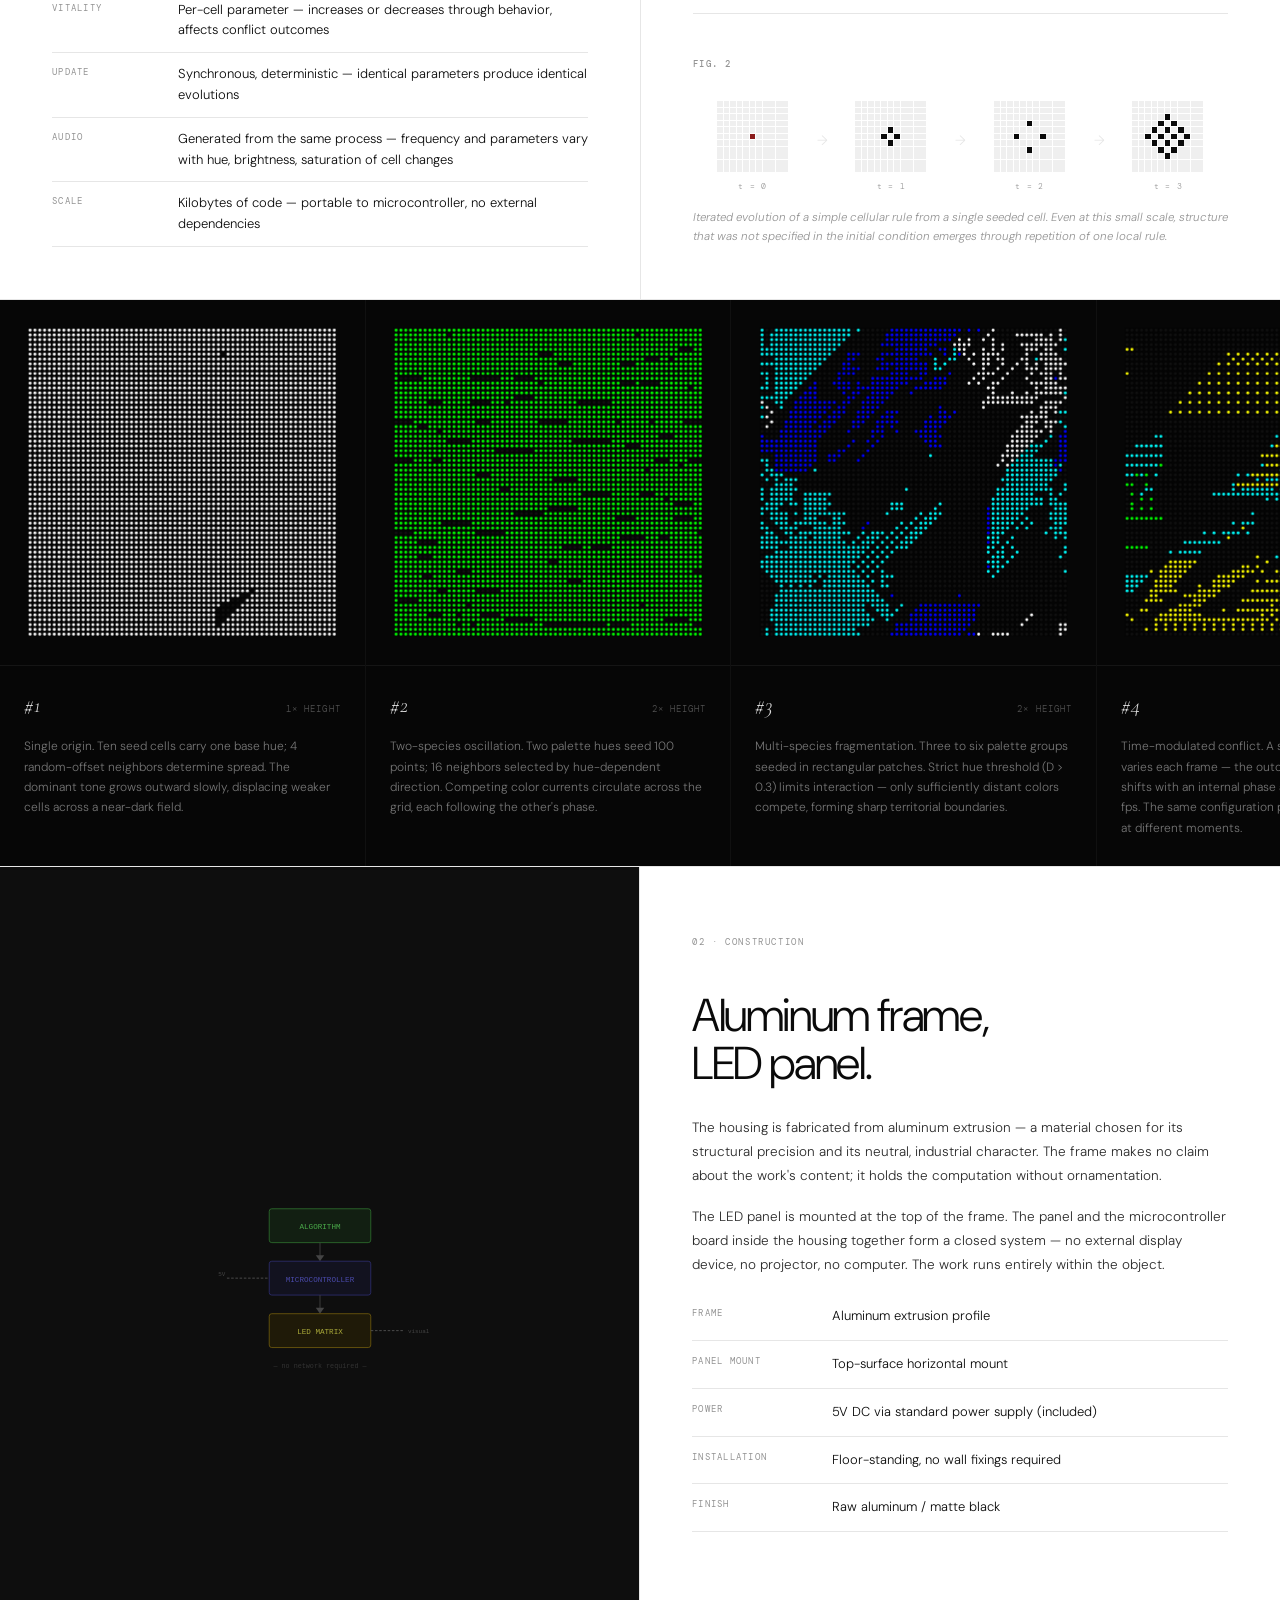
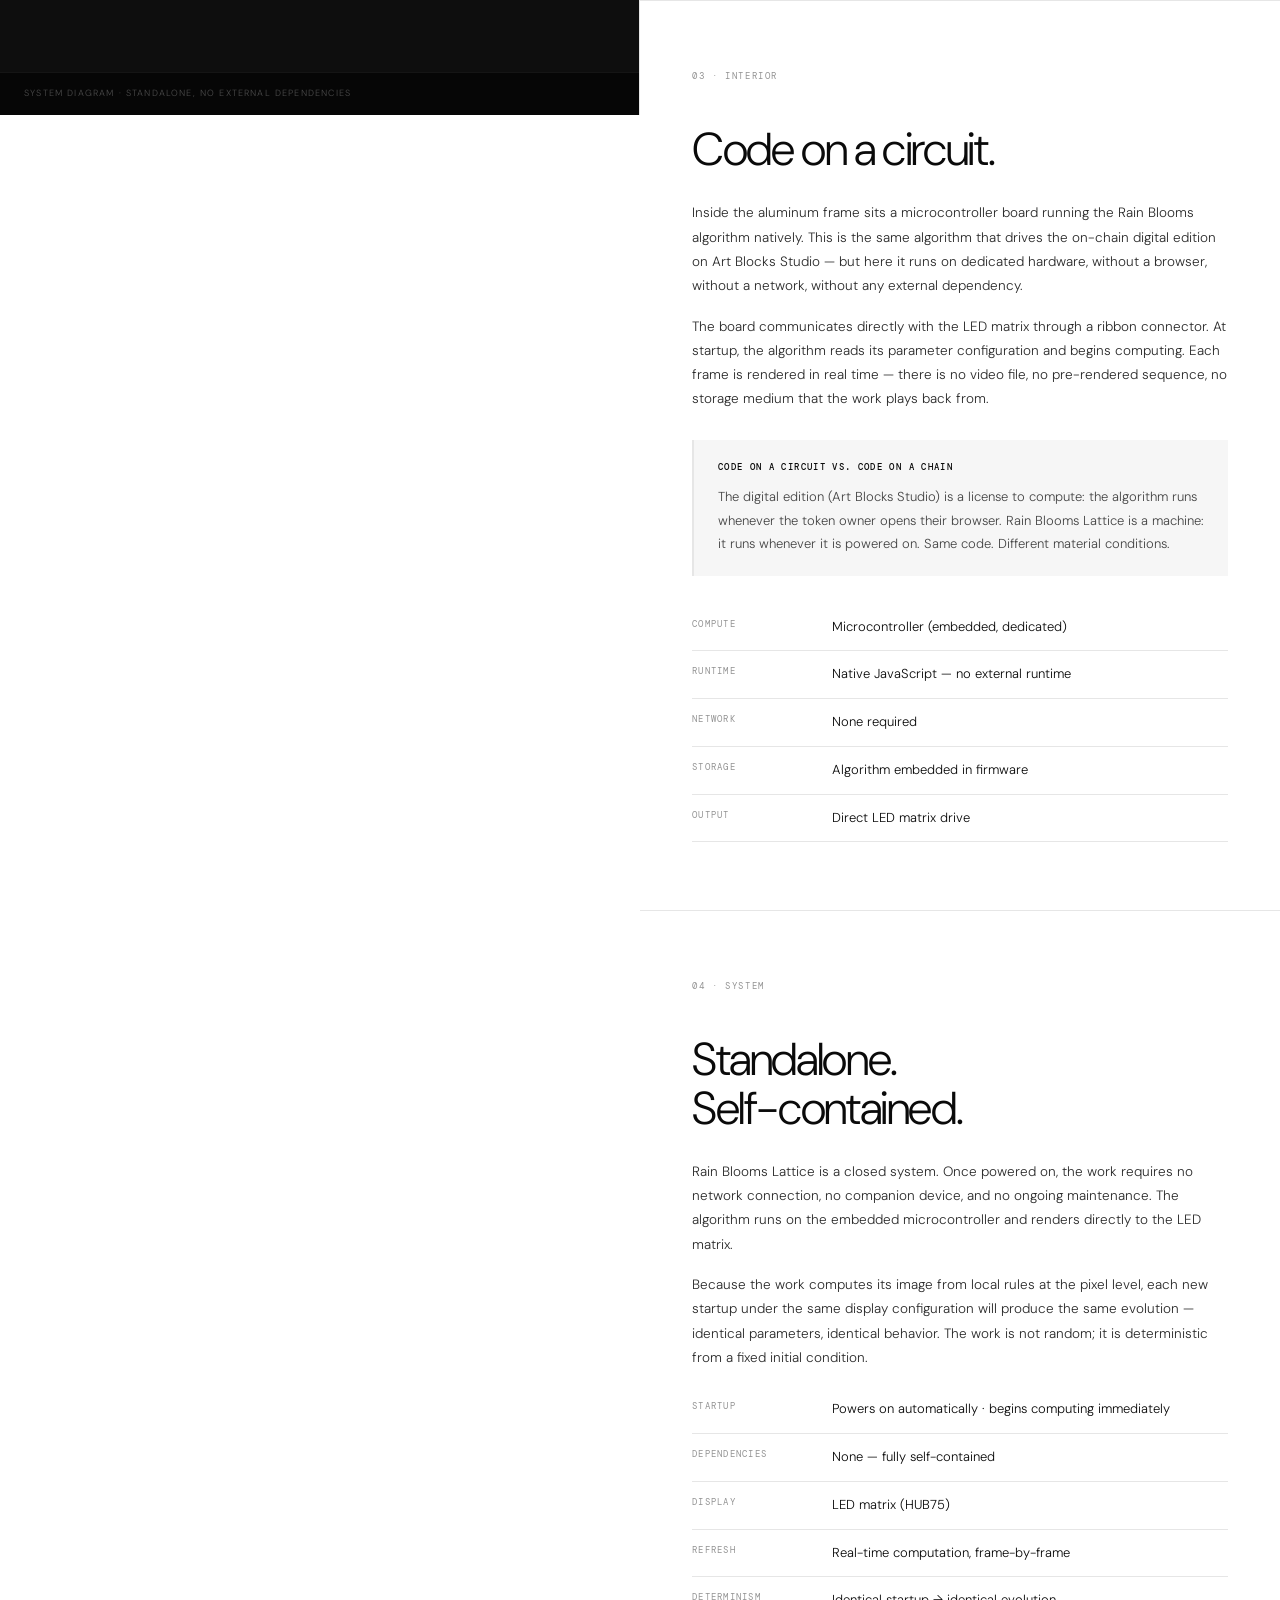
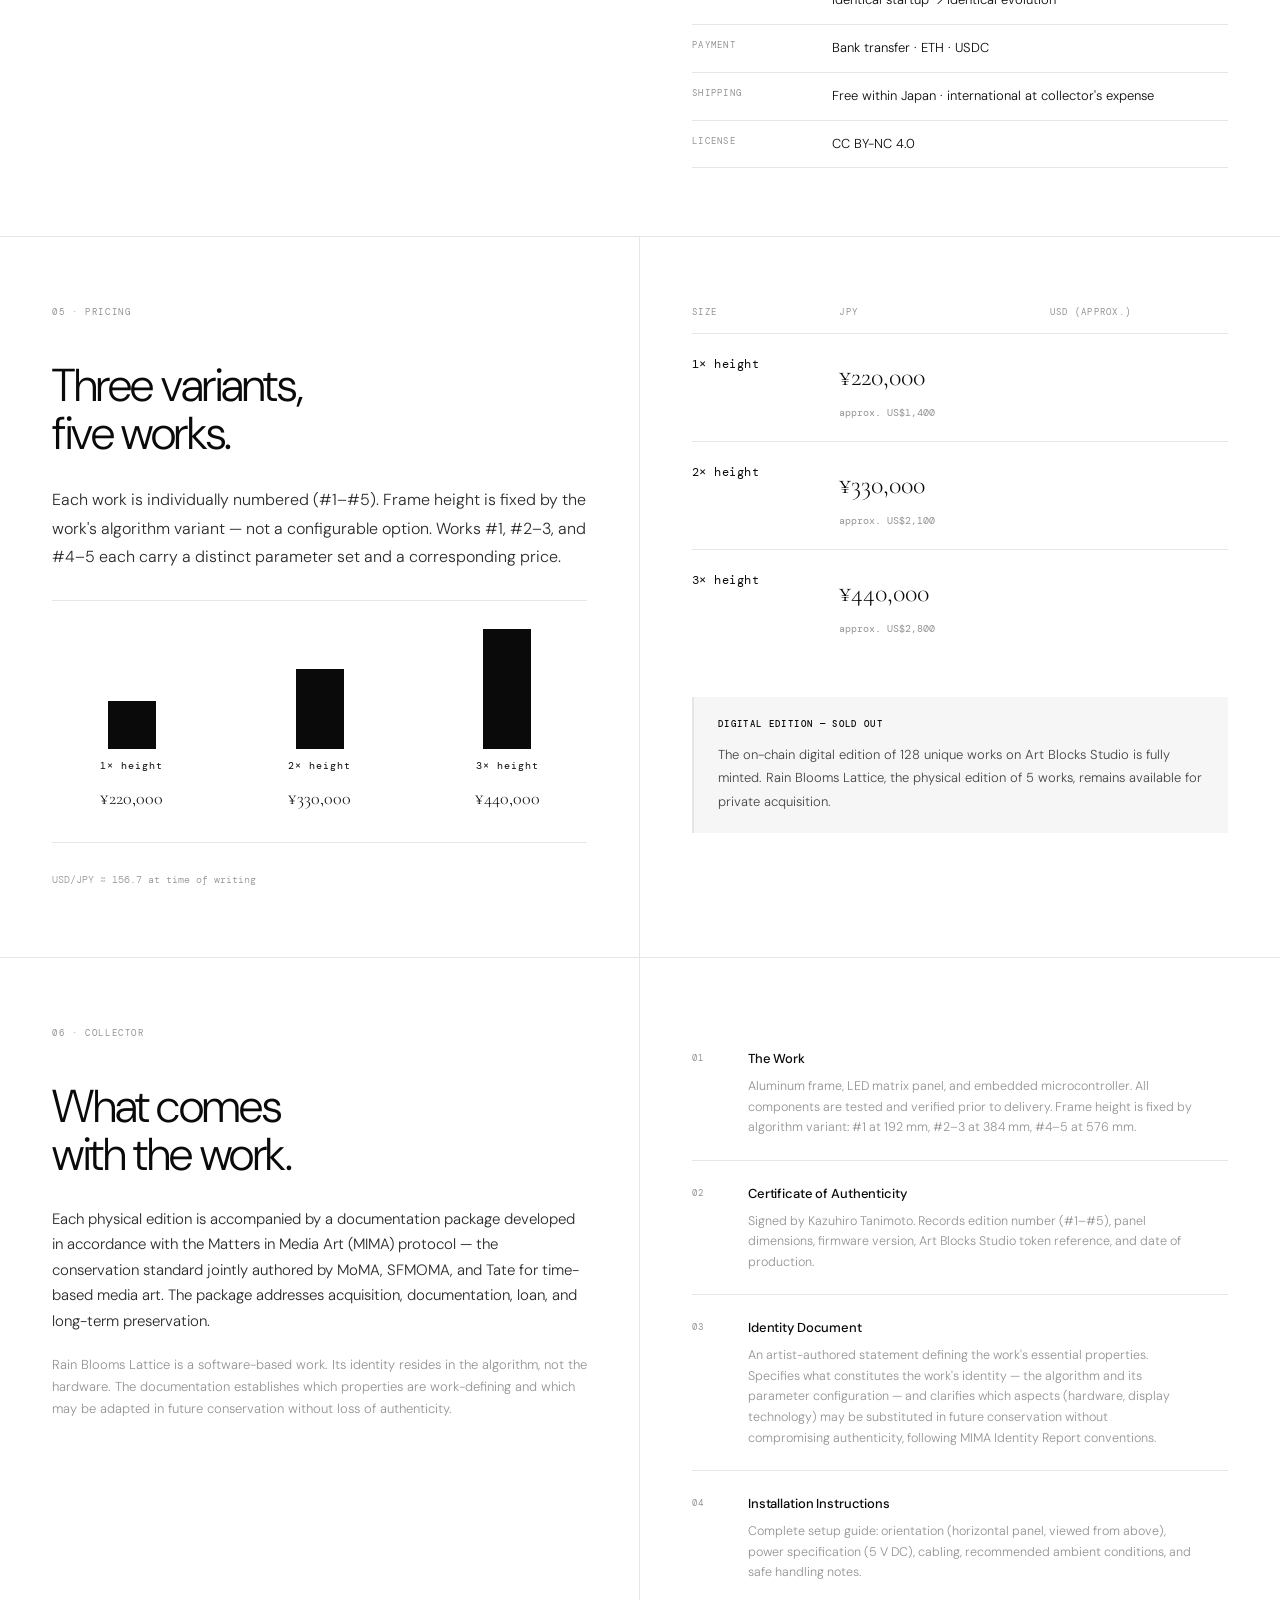
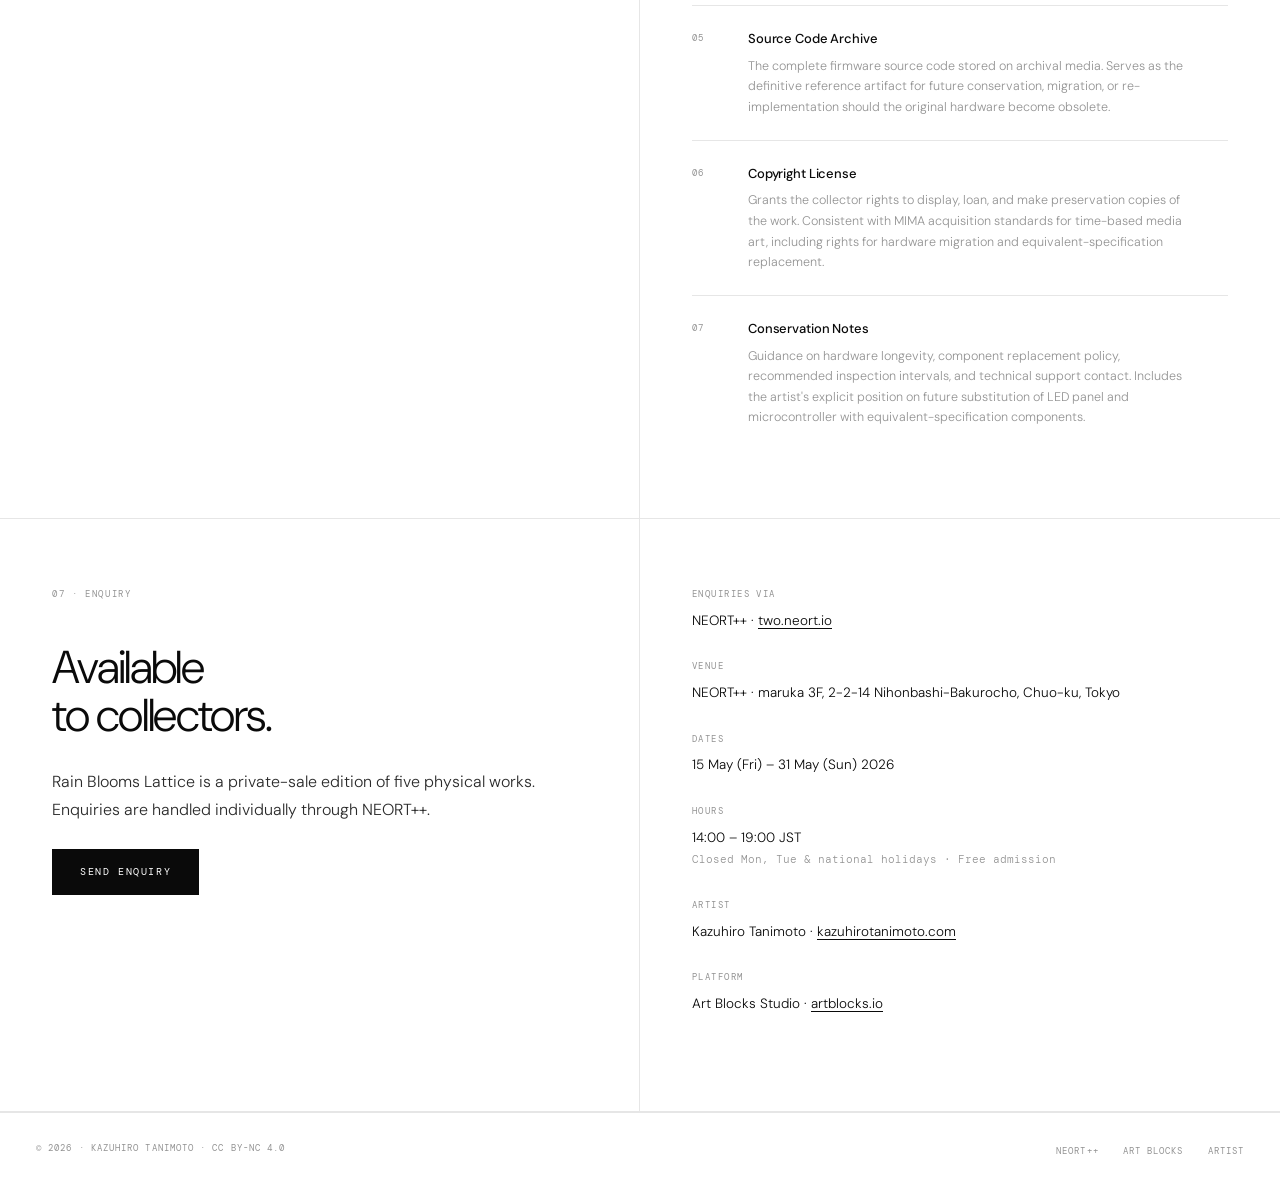
==== commit 0cc5b8f6: "Replace interior image with new hardware photo, reduce display size to 60%" ====
--- a/index.html
+++ b/index.html
@@ -1070,7 +1070,7 @@
 
     <!-- 4: Interior – back side photo -->
     <div class="split-image" data-img="interior">
-      <img src="interior.jpg" alt="Rain Blooms Lattice — back panel" style="position:absolute;top:50%;left:50%;transform:translate(-50%,-50%);width:72%;height:auto;display:block;">
+      <img src="interior.jpg" alt="Rain Blooms Lattice — back panel" style="position:absolute;top:50%;left:50%;transform:translate(-50%,-50%);width:60%;height:auto;display:block;">
       <div class="split-image-caption" data-i18n="img.interior">Interior · microcontroller & LED driver board</div>
     </div>
 
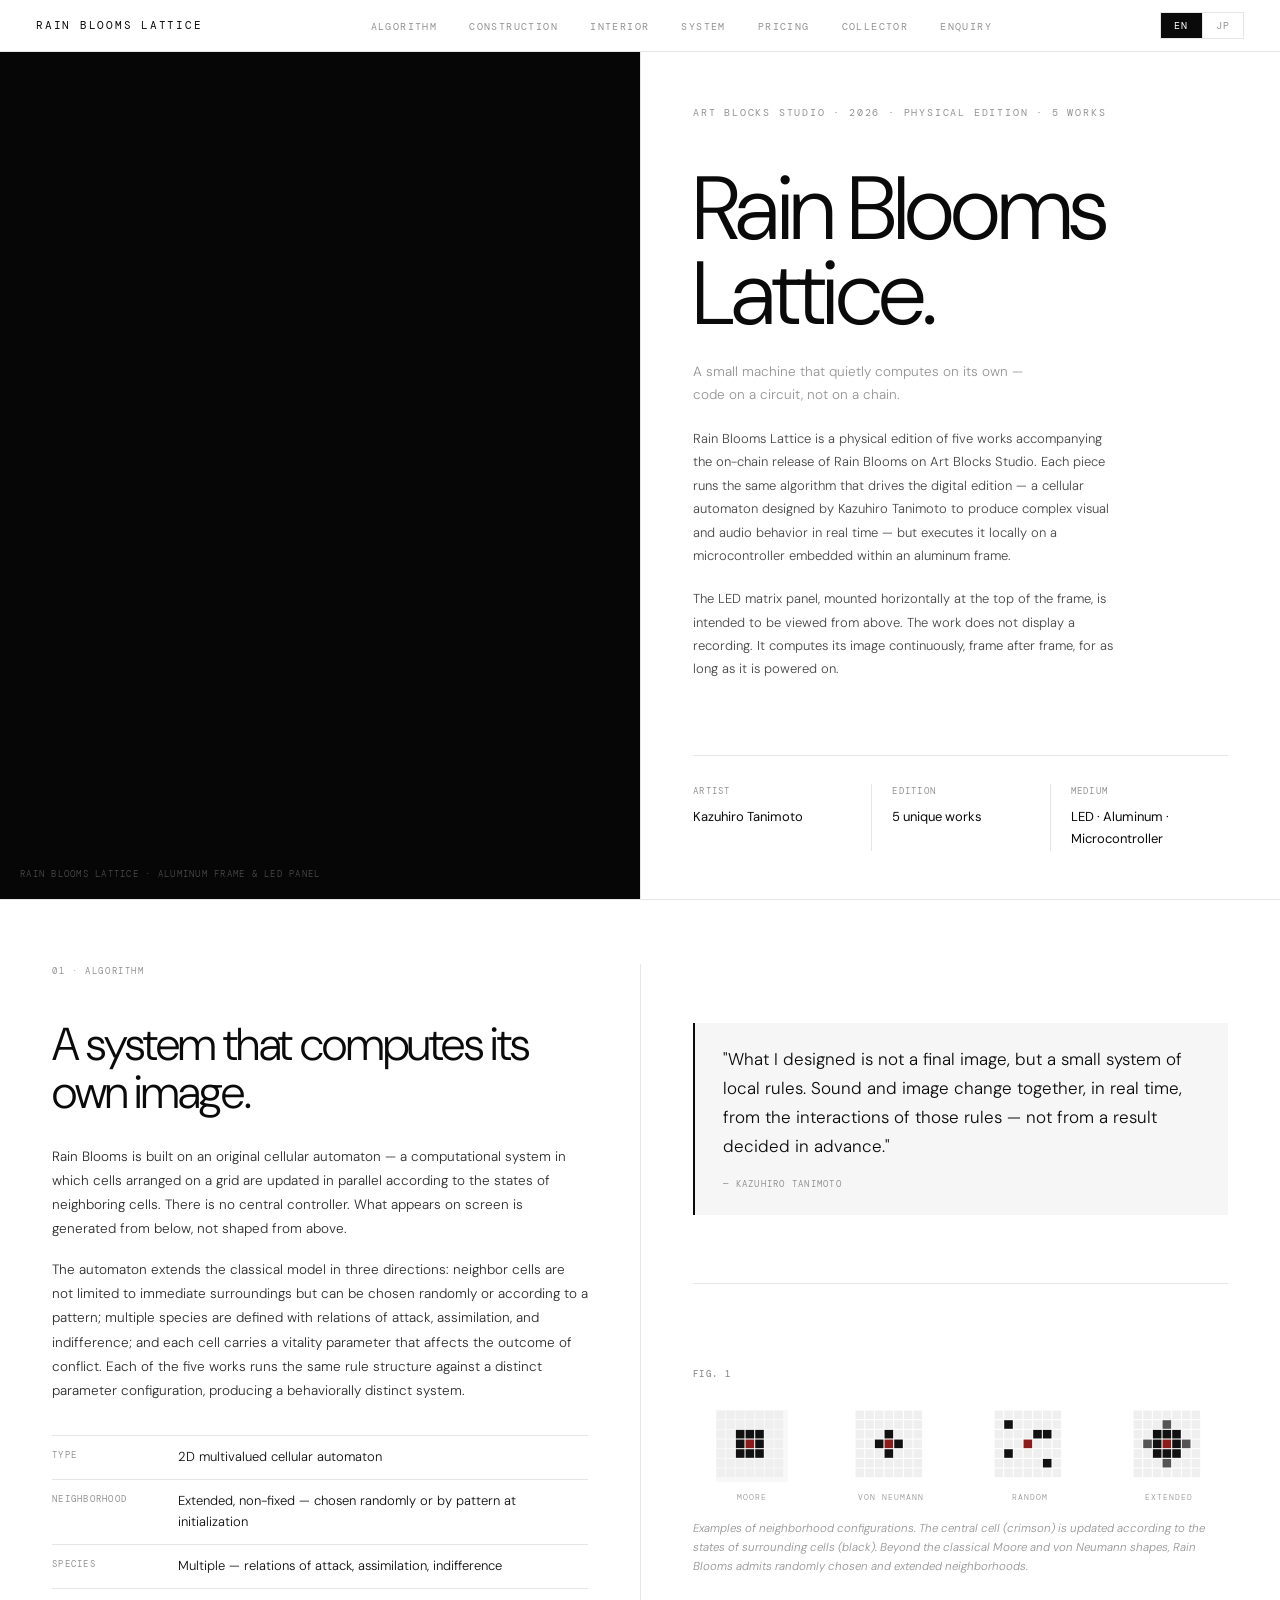
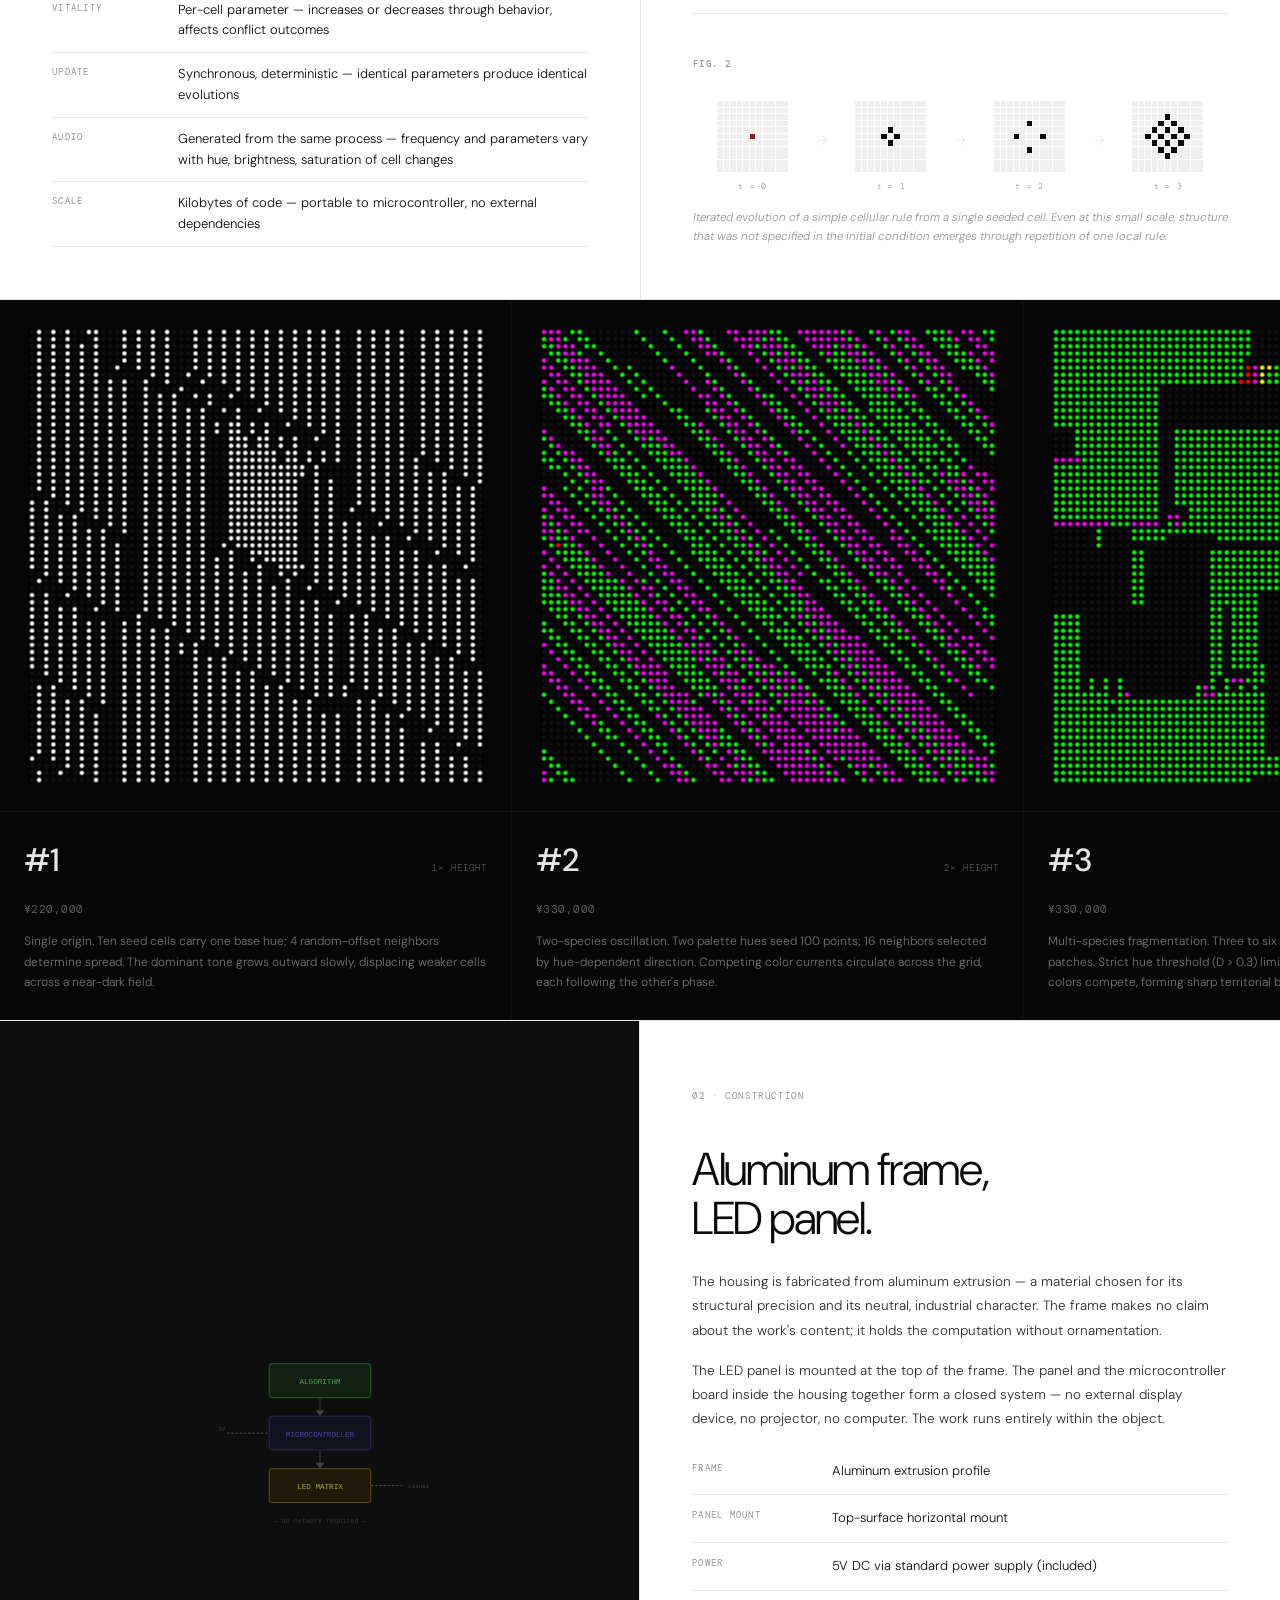
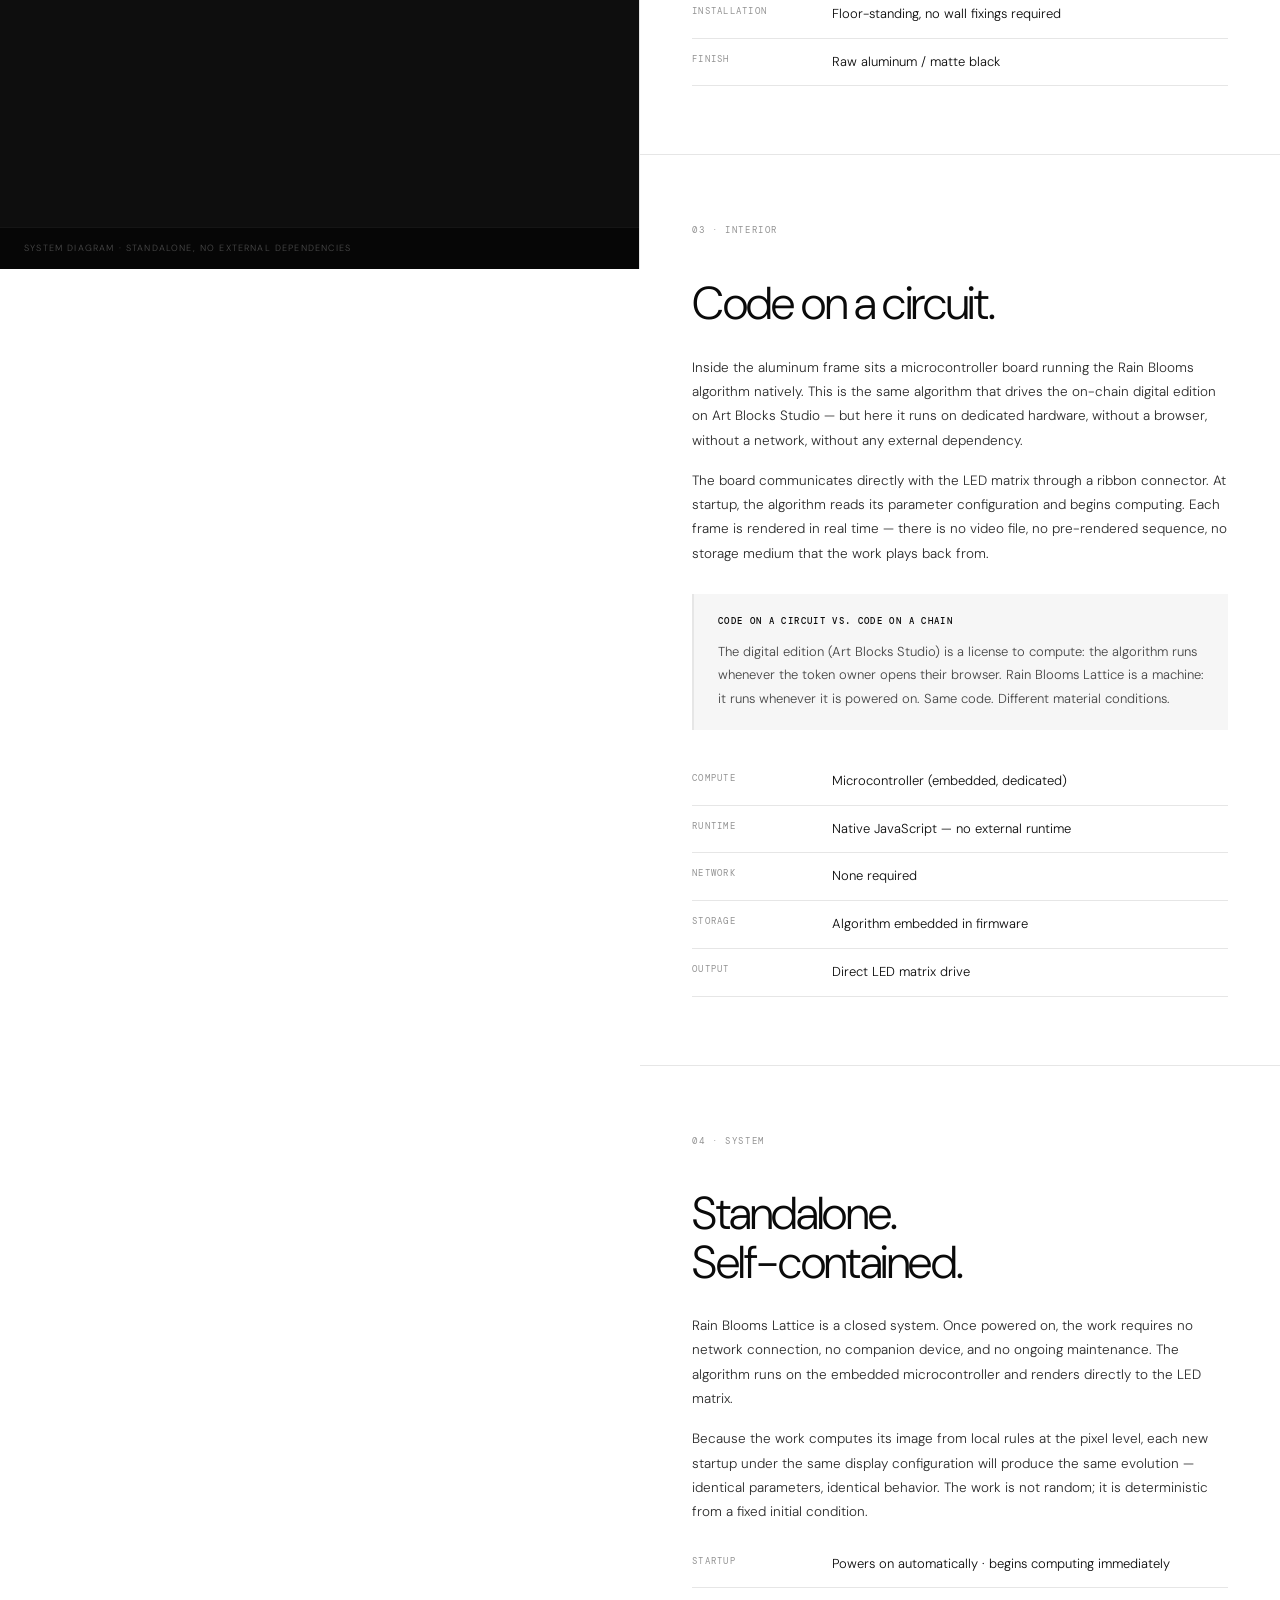
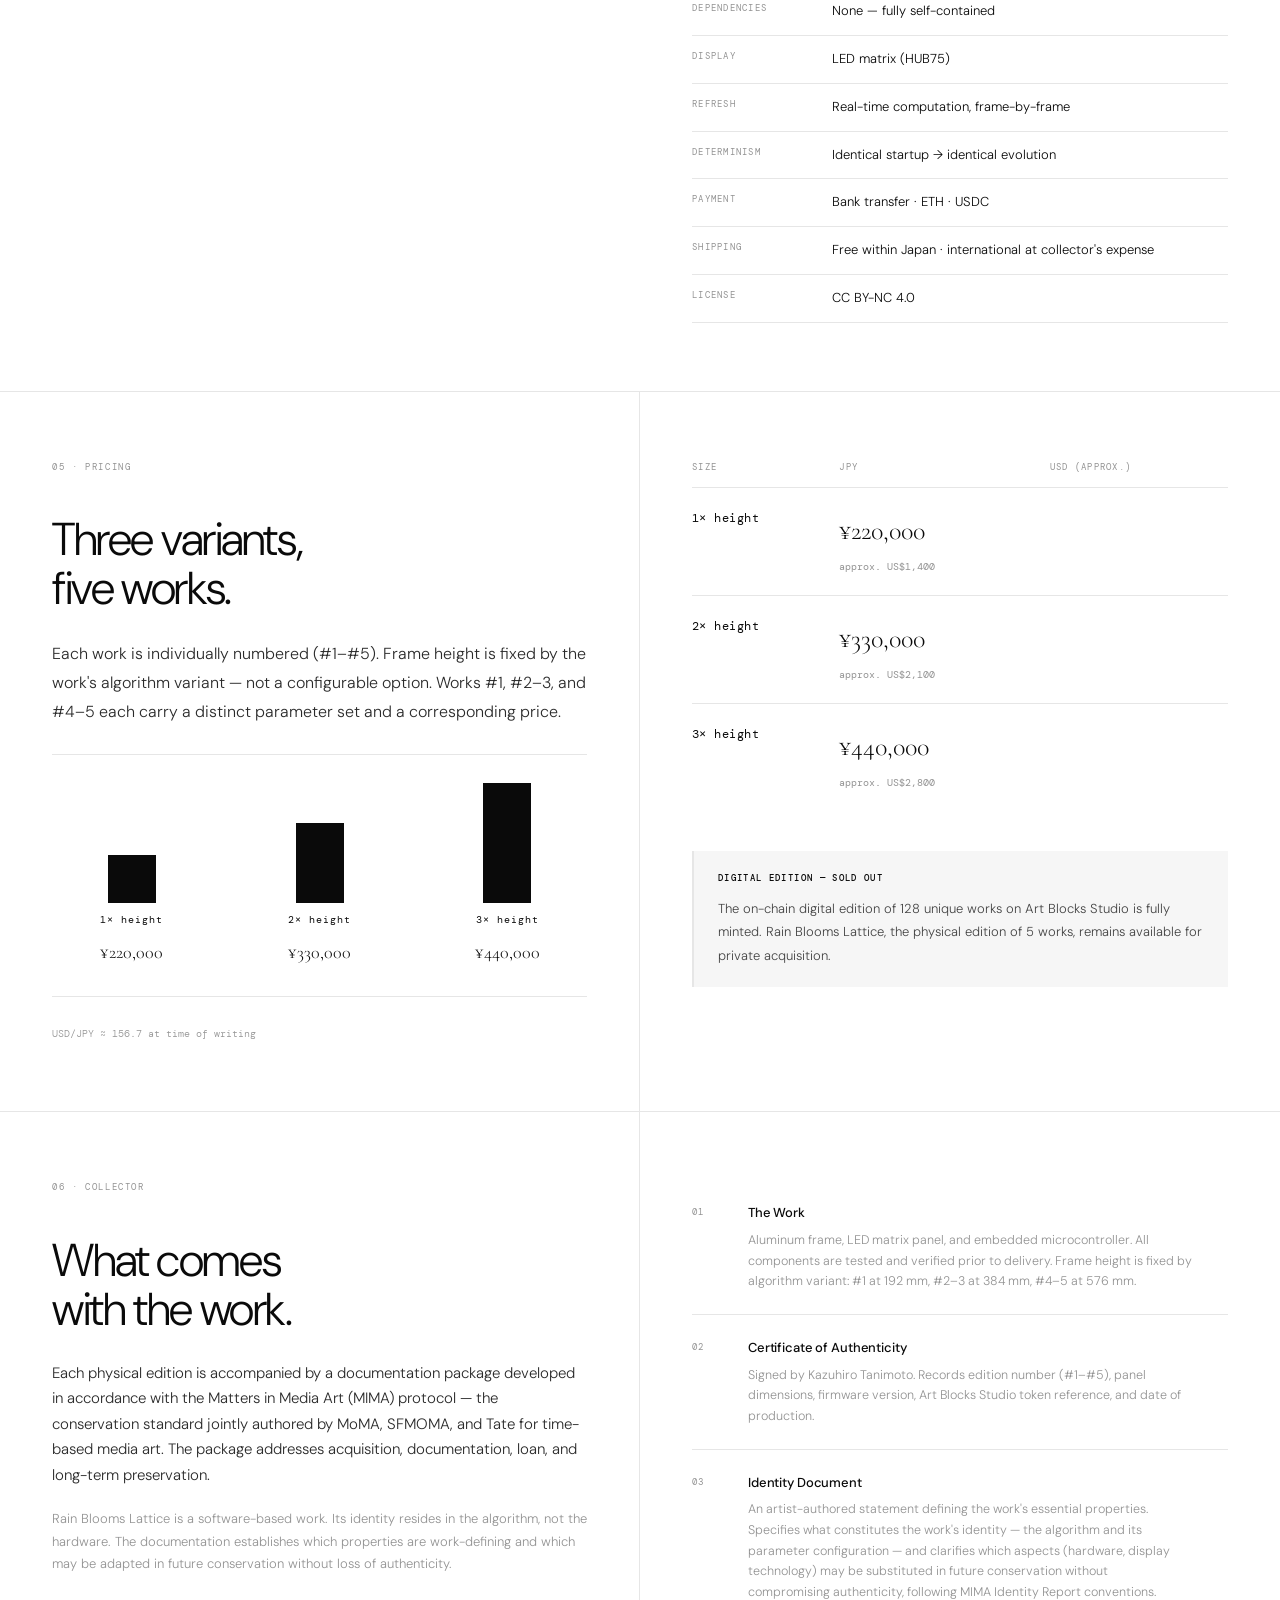
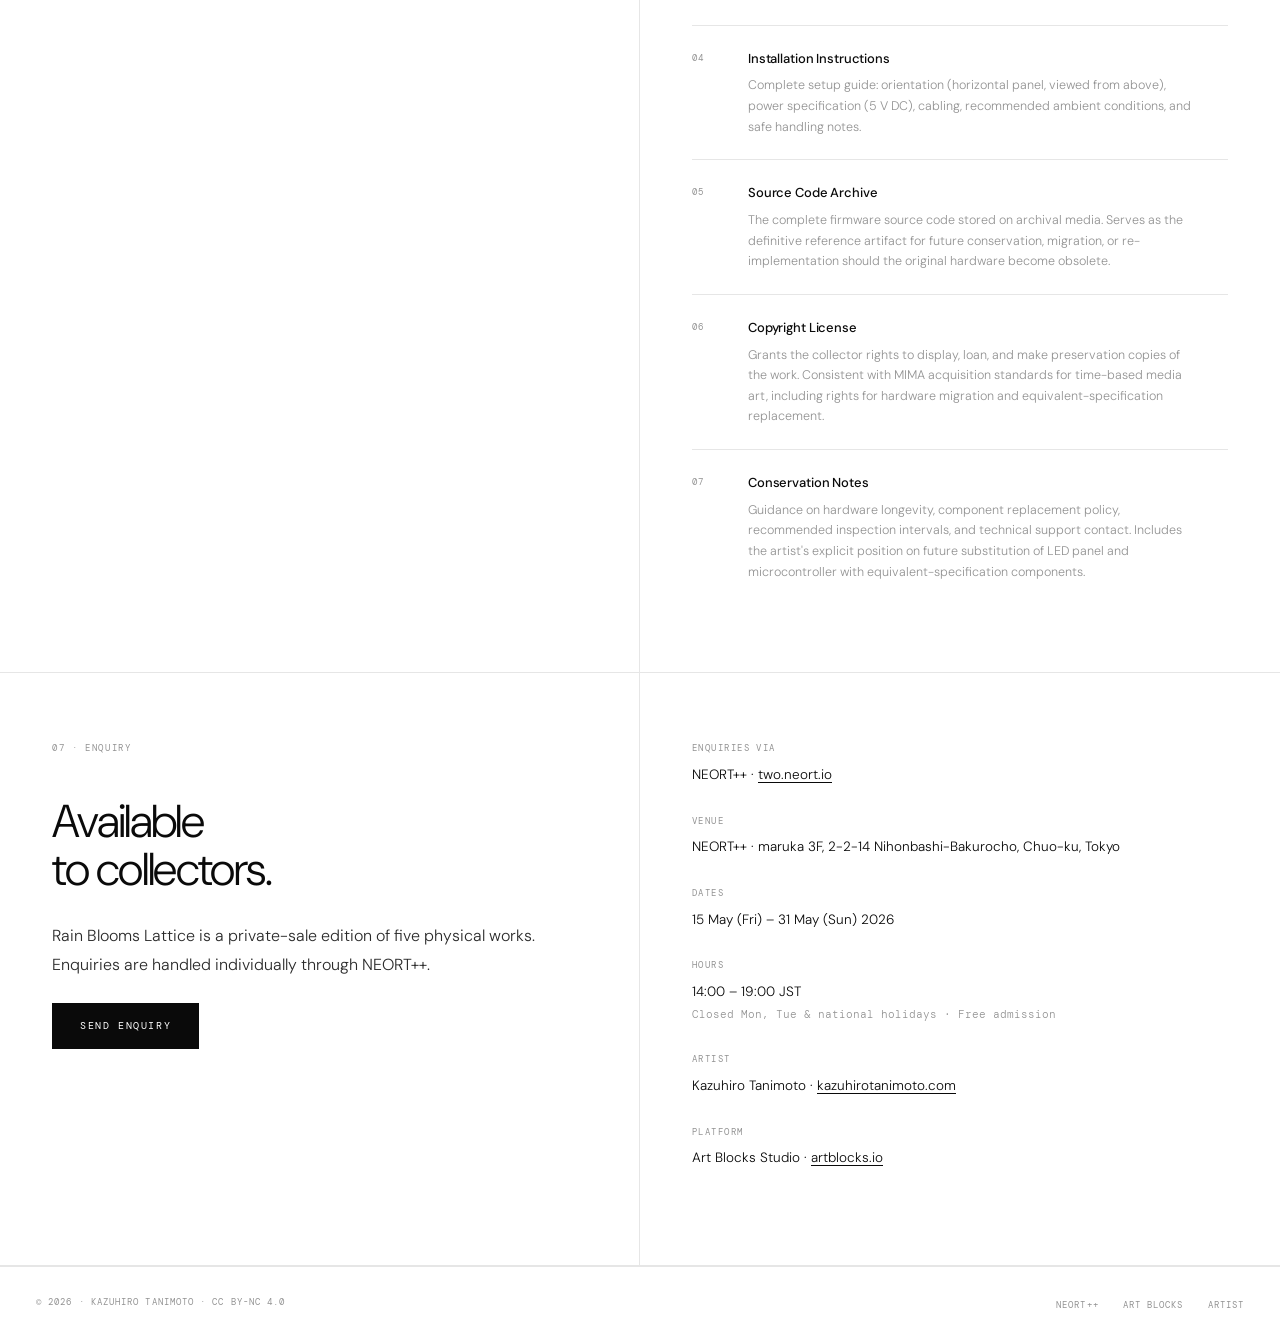
==== commit 478fb915: "Carousel: 2.5 cards visible, gothic number, add prices per work" ====
--- a/index.html
+++ b/index.html
@@ -174,7 +174,7 @@
     }
     .algo-work {
       flex-shrink: 0;
-      width: calc(100vw / 3.5);
+      width: calc(100vw / 2.5);
       background: var(--dark);
       position: relative;
       border-right: 1px solid rgba(255,255,255,0.04);
@@ -209,11 +209,18 @@
       margin-bottom: 12px;
     }
     .algo-work-num {
-      font-family: var(--serif);
-      font-size: 22px;
-      font-weight: 300;
-      font-style: italic;
-      color: rgba(255,255,255,0.85);
+      font-family: var(--sans);
+      font-size: 32px;
+      font-weight: 500;
+      color: rgba(255,255,255,0.9);
+      letter-spacing: -0.01em;
+    }
+    .algo-work-price {
+      font-family: var(--mono);
+      font-size: 11px;
+      color: rgba(255,255,255,0.4);
+      letter-spacing: 0.04em;
+      margin-bottom: 12px;
     }
     .algo-work-label {
       font-family: var(--mono);
@@ -975,6 +982,7 @@
             <span class="algo-work-num">#1</span>
             <span class="algo-work-label" data-i18n="algo.size.sm">192 mm</span>
           </div>
+          <div class="algo-work-price">¥220,000</div>
           <p class="algo-work-desc" data-i18n="algo.desc.1">Single origin. Ten seed cells carry one base hue; 4 random-offset neighbors determine spread. The dominant tone grows outward slowly, displacing weaker cells across a near-dark field.</p>
         </div>
       </div>
@@ -986,6 +994,7 @@
             <span class="algo-work-num">#2</span>
             <span class="algo-work-label" data-i18n="algo.size.md">384 mm</span>
           </div>
+          <div class="algo-work-price">¥330,000</div>
           <p class="algo-work-desc" data-i18n="algo.desc.2">Two-species oscillation. Two palette hues seed 100 points; 16 neighbors selected by hue-dependent direction. Competing color currents circulate across the grid, each following the other's phase.</p>
         </div>
       </div>
@@ -997,6 +1006,7 @@
             <span class="algo-work-num">#3</span>
             <span class="algo-work-label" data-i18n="algo.size.md">384 mm</span>
           </div>
+          <div class="algo-work-price">¥330,000</div>
           <p class="algo-work-desc" data-i18n="algo.desc.3">Multi-species fragmentation. Three to six palette groups seeded in rectangular patches. Strict hue threshold (D &gt; 0.3) limits interaction — only sufficiently distant colors compete, forming sharp territorial boundaries.</p>
         </div>
       </div>
@@ -1008,6 +1018,7 @@
             <span class="algo-work-num">#4</span>
             <span class="algo-work-label" data-i18n="algo.size.lg">576 mm</span>
           </div>
+          <div class="algo-work-price">¥440,000</div>
           <p class="algo-work-desc" data-i18n="algo.desc.4">Time-modulated conflict. A sinusoidal energy function P varies each frame — the outcome of every encounter shifts with an internal phase accumulator, running at 7 fps. The same configuration produces different winners at different moments.</p>
         </div>
       </div>
@@ -1019,6 +1030,7 @@
             <span class="algo-work-num">#5</span>
             <span class="algo-work-label" data-i18n="algo.size.lg">576 mm</span>
           </div>
+          <div class="algo-work-price">¥440,000</div>
           <p class="algo-work-desc" data-i18n="algo.desc.5">Color assimilation. 32 neighbors, dual phase accumulators, proximity-sensitive blending — similar saturation and brightness merge gradually via lerp; hue-distant cells compete. Boundaries dissolve into layered gradients over time.</p>
         </div>
       </div>
